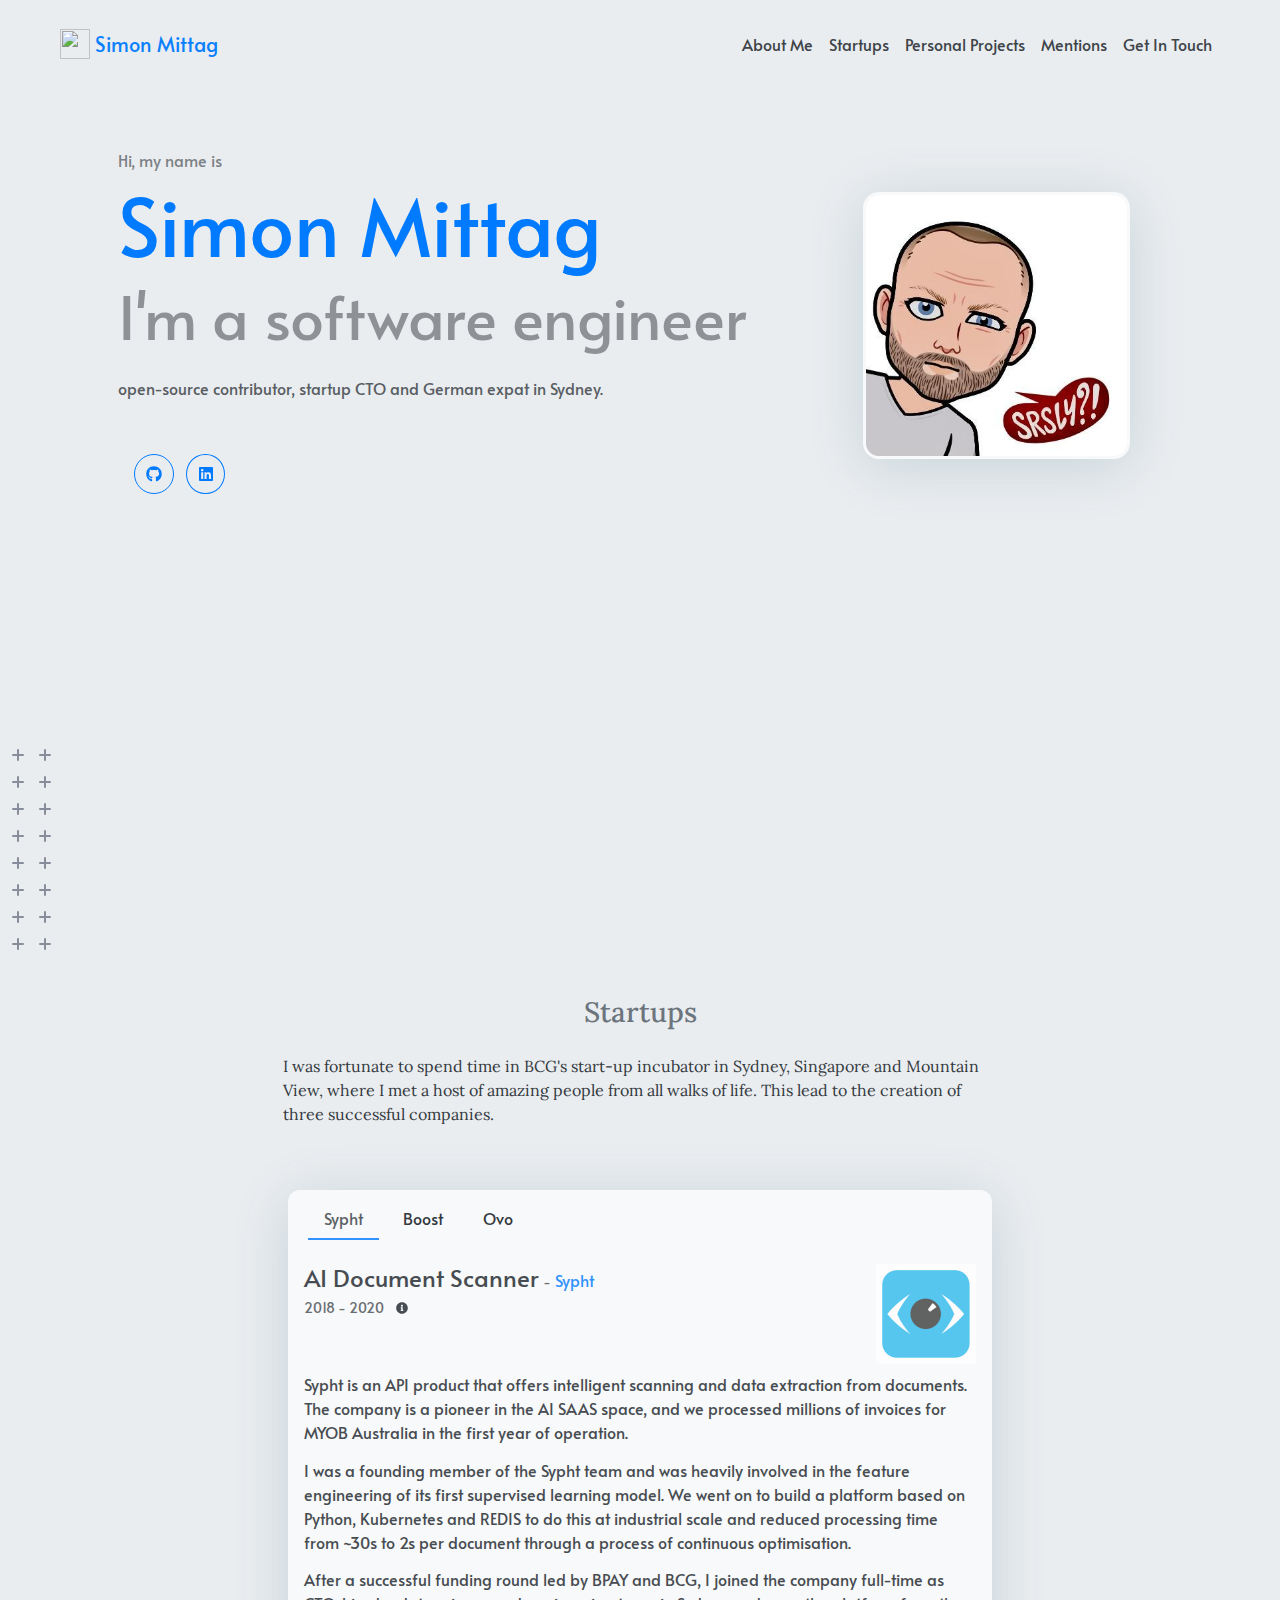
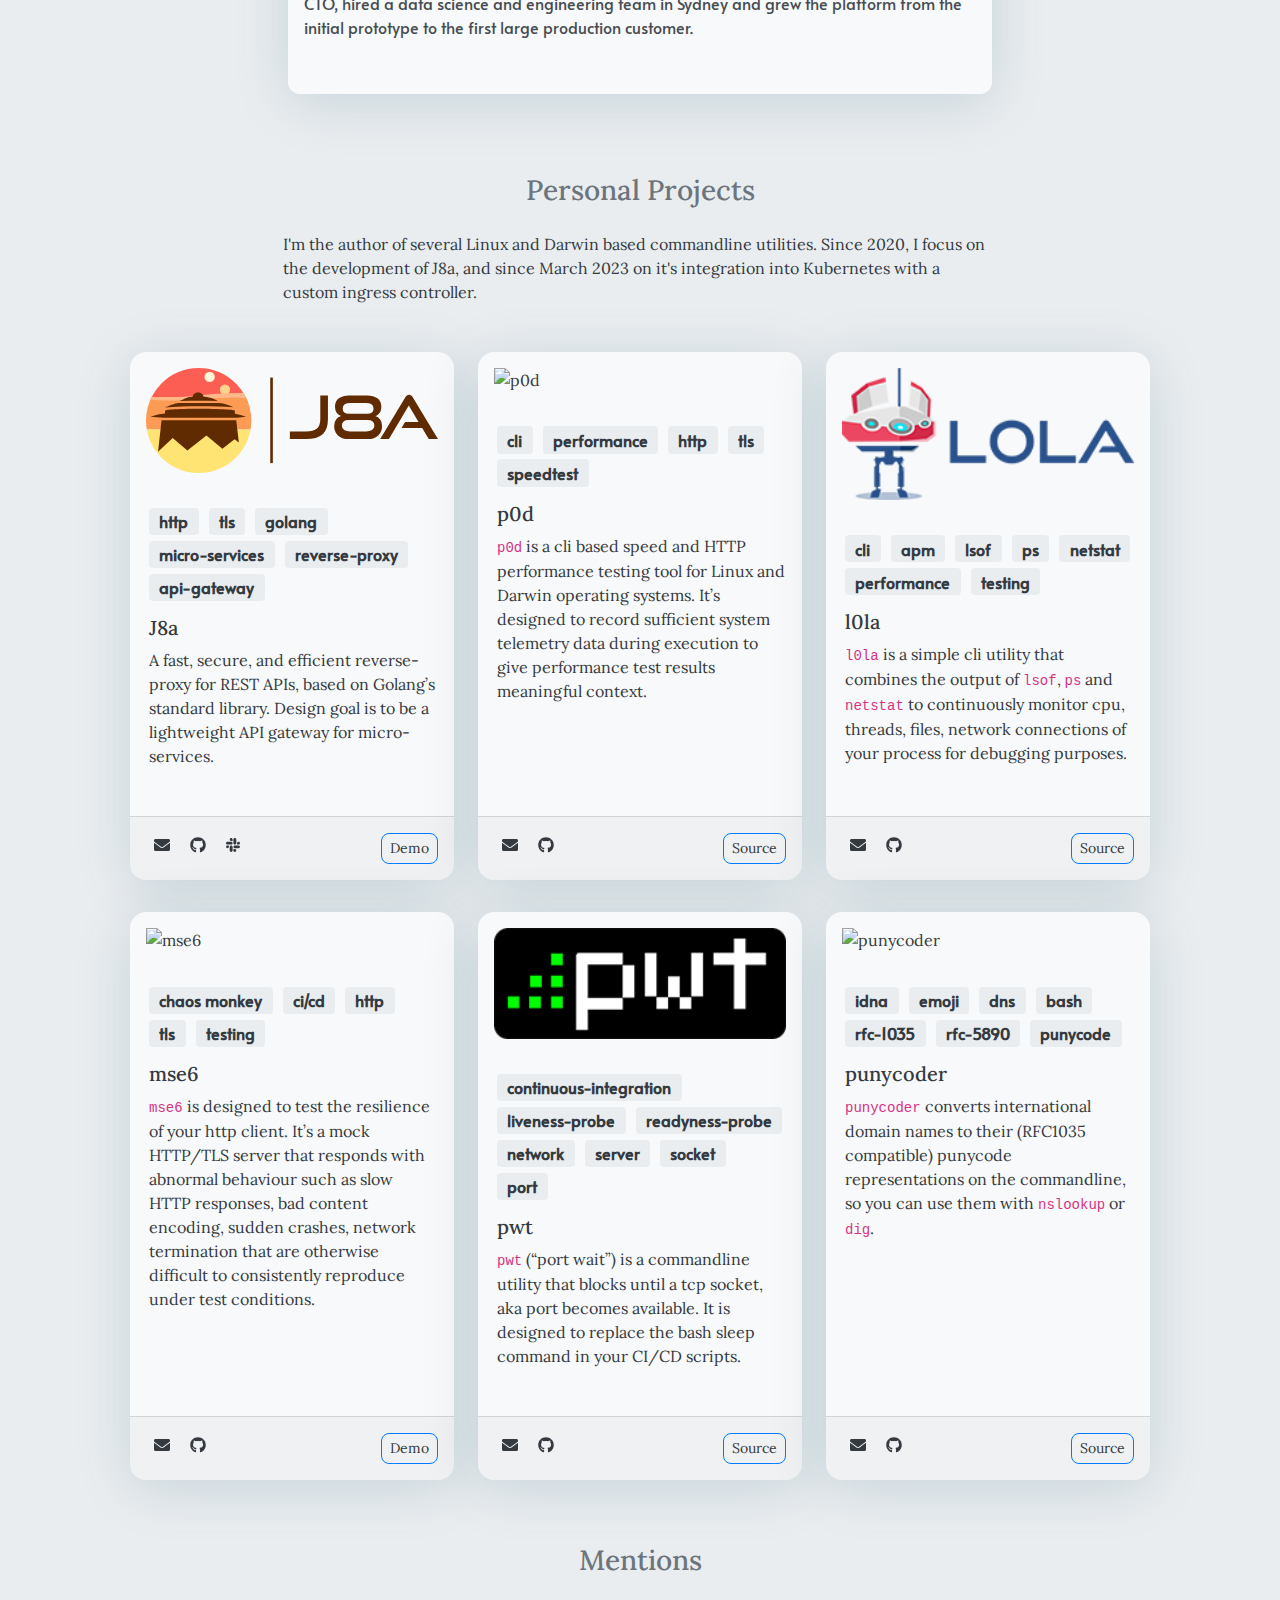
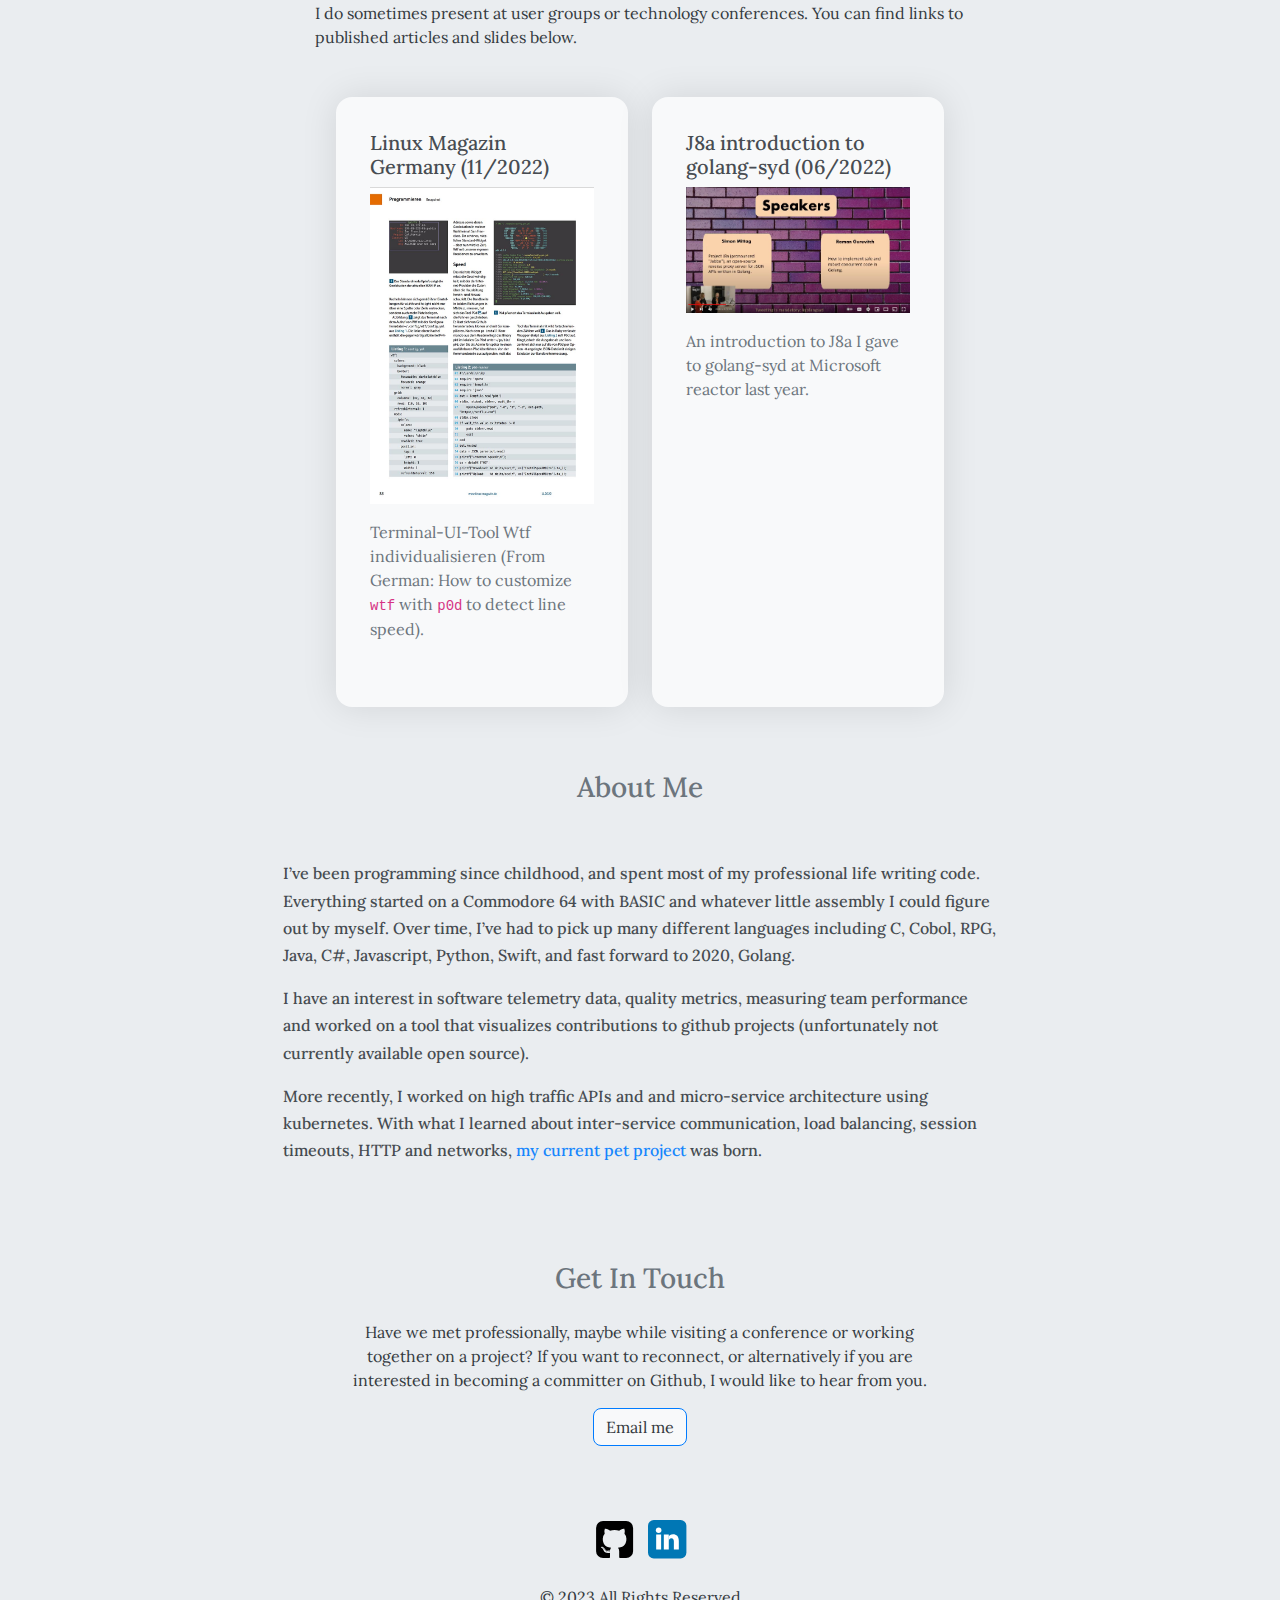
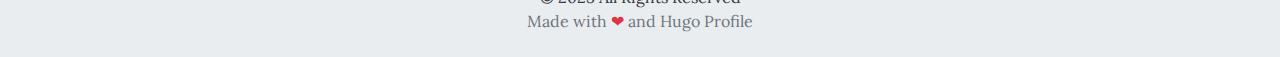
==== index.html @ 04ece31c "Makefile build" ====
<!DOCTYPE html>
<html>

<head>
	<meta name="generator" content="Hugo 0.113.0"><meta charset="UTF-8">
<meta name="viewport" content="width=device-width, initial-scale=1.0">
<meta http-equiv="X-UA-Compatible" content="ie=edge">
<meta http-equiv="Accept-CH" content="DPR, Viewport-Width, Width">
<meta name="apple-mobile-web-app-capable" content="yes" />
<meta name="apple-mobile-web-app-status-bar-style" content="black" />
<link rel="icon" href=/images/favicon.png type="image/gif">
<link rel="apple-touch-icon" sizes="256x256" href="/images/favicon-256.png">
<link rel="apple-touch-icon" sizes="192x192" href="/images/favicon-192.png">
<link rel="apple-touch-icon" sizes="180x180" href="/images/favicon-180.png">
<link rel="apple-touch-icon" sizes="128x128" href="/images/favicon-128.png">
<link rel="apple-touch-icon" sizes="57x57" href="/images/favicon-57.png">
<link rel="apple-touch-icon" sizes="32x32" href="/images/favicon-32.png">
<link rel="apple-touch-icon" href="/images/favicon.png" />
<link rel="shortcut icon" href="/images/favicon.png" />


<link rel="preconnect" href="https://fonts.googleapis.com">
<link rel="preconnect" href="https://fonts.gstatic.com" crossorigin>
<link rel="preload"
      as="style"
      href="https://fonts.googleapis.com/css2?family=Alata&family=Lora:ital,wght@0,400;0,500;0,600;0,700;1,400;1,500;1,600;1,700&family=Roboto:ital,wght@0,100;0,300;0,400;0,500;0,700;0,900;1,100;1,300;1,400;1,500;1,700;1,900&display=swap"
>
<link rel="stylesheet"
      href="https://fonts.googleapis.com/css2?family=Alata&family=Lora:ital,wght@0,400;0,500;0,600;0,700;1,400;1,500;1,600;1,700&family=Roboto:ital,wght@0,100;0,300;0,400;0,500;0,700;0,900;1,100;1,300;1,400;1,500;1,700;1,900&display=swap"
      media="print" onload="this.media='all'" />
<noscript>
  <link
          href="https://fonts.googleapis.com/css2?family=Alata&family=Lora:ital,wght@0,400;0,500;0,600;0,700;1,400;1,500;1,600;1,700&family=Roboto:ital,wght@0,100;0,300;0,400;0,500;0,700;0,900;1,100;1,300;1,400;1,500;1,700;1,900&display=swap"
          rel="stylesheet">
</noscript>


<link rel="stylesheet" href="/css/font.css" media="all">



<meta property="og:title" content="Simon Mittag" />
<meta property="og:description" content="Simon Mittag" />
<meta property="og:type" content="website" />
<meta property="og:url" content="https://www.simonmittag.com/" /><meta property="og:site_name" content="Simon Mittag" />

<meta name="twitter:card" content="summary"/>
<meta name="twitter:title" content="Simon Mittag"/>
<meta name="twitter:description" content="Simon Mittag"/>


<link rel="stylesheet" href="/bootstrap-5/css/bootstrap.min.css" media="all"><link rel="stylesheet" href="/css/header.css" media="all">
<link rel="stylesheet" href="/css/footer.css" media="all">


<link rel="stylesheet" href="/css/theme.css" media="all">




<style>
    :root {
        --text-color: #343a40;
        --text-secondary-color: #6c757d;
        --background-color: #eaedf0;
        --secondary-background-color: #64ffda1a;
        --primary-color: #007bff;
        --secondary-color: #f8f9fa;

         
        --text-color-dark: #e4e6eb;
        --text-secondary-color-dark: #b0b3b8;
        --background-color-dark: #18191a;
        --secondary-background-color-dark: #212529;
        --primary-color-dark: #ffffff;
        --secondary-color-dark: #212529;
    }
    body {
        font-size: 1rem;
        font-weight: 400;
        line-height: 1.5;
        text-align: left;
    }

    html {
        background-color: var(--background-color) !important;
    }

    body::-webkit-scrollbar {
        width: .5em;
        height: .5em;
        background-color: var(--background-color);
    }
    
    ::-webkit-scrollbar-track {
        box-shadow: inset 0 0 6px var(--background-color);
        border-radius: 1rem;
    }
    
    ::-webkit-scrollbar-thumb {
        border-radius: 1rem;
        background-color: var(--secondary-color);
        outline: 1px solid var(--background-color);
    }

    #search-content::-webkit-scrollbar {
        width: .5em;
        height: .1em;
        background-color: var(--background-color);
    }
</style>

<meta name="description" content=Simon&#32;Mittag>
<link rel="stylesheet" href="/css/index.css" media="all">
<link rel="stylesheet" href="/css/projects.css" media="all">


<script defer src="/fontawesome-5/all-5.15.4.js"></script>

  <title>
Simon Mittag

  </title>
</head>

<body class="light">
  
  
<script>
    let localStorageValue = localStorage.getItem("pref-theme");
    let mediaQuery = window.matchMedia('(prefers-color-scheme: dark)').matches;

    switch (localStorageValue) {
        case "dark":
            document.body.classList.add('dark');
            break;
        case "light":
            document.body.classList.remove('dark');
            break;
        default:
            if (mediaQuery) {
                document.body.classList.add('dark');
            }
            break;
    }
</script>



<header>
    <nav class="pt-3 navbar navbar-expand-lg animate">
        <div class="container-fluid mx-xs-2 mx-sm-5 mx-md-5 mx-lg-5">
            
            <a class="navbar-brand primary-font text-wrap" href="/">
                
                <img src="/images/favicon.png" width="30" height="30"
                    class="d-inline-block align-top">
                Simon Mittag
                
            </a>

            

            
            <button class="navbar-toggler" type="button" data-bs-toggle="collapse" data-bs-target="#navbarContent"
                aria-controls="navbarContent" aria-expanded="false" aria-label="Toggle navigation">
                <svg aria-hidden="true" height="24" viewBox="0 0 16 16" version="1.1" width="24" data-view-component="true">
                    <path fill-rule="evenodd" d="M1 2.75A.75.75 0 011.75 2h12.5a.75.75 0 110 1.5H1.75A.75.75 0 011 2.75zm0 5A.75.75 0 011.75 7h12.5a.75.75 0 110 1.5H1.75A.75.75 0 011 7.75zM1.75 12a.75.75 0 100 1.5h12.5a.75.75 0 100-1.5H1.75z"></path>
                </svg>
            </button>

            
            <div class="collapse navbar-collapse text-wrap primary-font" id="navbarContent">
                <ul class="navbar-nav ms-auto text-center">
                    

                    
                    <li class="nav-item navbar-text">
                        <a class="nav-link" href="/#about" aria-label="about">
                            About Me
                        </a>
                    </li>
                    

                    
                    <li class="nav-item navbar-text">
                        <a class="nav-link" href="/#experience"
                            aria-label="experience">
                            Startups
                        </a>
                    </li>
                    

                    

                    
                    <li class="nav-item navbar-text">
                        <a class="nav-link" href="/#projects"
                            aria-label="projects">
                            Personal Projects
                        </a>
                    </li>
                    

                    
                    <li class="nav-item navbar-text">
                        <a class="nav-link" href="/#achievements"
                            aria-label="achievements">
                            Mentions
                        </a>
                    </li>
                    

                    
                    <li class="nav-item navbar-text">
                        <a class="nav-link" href="/#contact"
                            aria-label="contact">
                            Get In Touch
                        </a>
                    </li>
                    

                    
                    

                    

                </ul>

            </div>
        </div>
    </nav>
</header>
<div id="content">
<section id="hero" class="py-5 align-middle">
    <div class="container px-3 px-sm-5 px-md-5 px-lg-5 pt-lg-3">
        <div class="row">
            <div class="col-sm-12 col-md-12 col-lg-8 content animate" id="primary-font">
                <span class="subtitle">
                    Hi, my name is
                </span>
                <h2>
                    Simon Mittag
                </h2>
                <h3>
                    I&#39;m a software engineer
                </h3>
                <p class="hero-content">
                    open-source contributor, startup CTO and German expat in Sydney.
                </p>
                <div class="row">
                    <div class="col-auto h-100">
                        
                    </div>
                    <div class="col-auto px-0 h-100"><span>
    
    <span class="px-1">
        <a href="https://www.github.com/simonmittag" target="_blank" class="btn social-icon">
            <i class="fab fa-github"></i>
        </a>
    </span>
    
    <span class="px-1">
        <a href="https://www.linkedin.com/in/simon-mittag-17b52020" target="_blank" class="btn social-icon">
            <i class="fab fa-linkedin"></i>
        </a>
    </span>
    

    
</span></div>
                </div>
            </div>
            <div class="col-sm-12 col-md-12 col-lg-4">
                <div class="row justify-content-center">
                    <div class="col-sm-12 col-md-9 pt-5 image animate px-5 px-md-5 px-lg-0 text-center">
                        <img src="/images/simon.jpg"
                            class="img-thumbnail mx-auto"
                            alt=""
                        >
                    </div>
                </div>
            </div>
        </div>
    </div>
    
    <div class="hero-bottom-svg d-md-block d-lg-block d-none">
        <svg xmlns="http://www.w3.org/2000/svg" width="201" height="201" viewBox="0 0 201 201">
            <g id="Group_1168" data-name="Group 1168" transform="translate(-384 -1392)">
                <rect id="Rectangle_2206" data-name="Rectangle 2206" width="12" height="2" rx="1"
                    transform="translate(391 1392) rotate(90)" fill="#282f49" />
                <rect id="Rectangle_2271" data-name="Rectangle 2271" width="12" height="2" rx="1"
                    transform="translate(391 1500) rotate(90)" fill="#282f49" />
                <rect id="Rectangle_2238" data-name="Rectangle 2238" width="12" height="2" rx="1"
                    transform="translate(391 1446) rotate(90)" fill="#282f49" />
                <rect id="Rectangle_2278" data-name="Rectangle 2278" width="12" height="2" rx="1"
                    transform="translate(391 1554) rotate(90)" fill="#282f49" />
                <rect id="Rectangle_2222" data-name="Rectangle 2222" width="12" height="2" rx="1"
                    transform="translate(391 1419) rotate(90)" fill="#282f49" />
                <rect id="Rectangle_2272" data-name="Rectangle 2272" width="12" height="2" rx="1"
                    transform="translate(391 1527) rotate(90)" fill="#282f49" />
                <rect id="Rectangle_2241" data-name="Rectangle 2241" width="12" height="2" rx="1"
                    transform="translate(391 1473) rotate(90)" fill="#282f49" />
                <rect id="Rectangle_2288" data-name="Rectangle 2288" width="12" height="2" rx="1"
                    transform="translate(391 1581) rotate(90)" fill="#282f49" />
                <rect id="Rectangle_2214" data-name="Rectangle 2214" width="12" height="2" rx="1"
                    transform="translate(499 1392) rotate(90)" fill="#282f49" />
                <rect id="Rectangle_2289" data-name="Rectangle 2289" width="12" height="2" rx="1"
                    transform="translate(499 1500) rotate(90)" fill="#282f49" />
                <rect id="Rectangle_2256" data-name="Rectangle 2256" width="12" height="2" rx="1"
                    transform="translate(499 1446) rotate(90)" fill="#282f49" />
                <rect id="Rectangle_2290" data-name="Rectangle 2290" width="12" height="2" rx="1"
                    transform="translate(499 1554) rotate(90)" fill="#282f49" />
                <rect id="Rectangle_2231" data-name="Rectangle 2231" width="12" height="2" rx="1"
                    transform="translate(499 1419) rotate(90)" fill="#282f49" />
                <rect id="Rectangle_2291" data-name="Rectangle 2291" width="12" height="2" rx="1"
                    transform="translate(499 1527) rotate(90)" fill="#282f49" />
                <rect id="Rectangle_2257" data-name="Rectangle 2257" width="12" height="2" rx="1"
                    transform="translate(499 1473) rotate(90)" fill="#282f49" />
                <rect id="Rectangle_2292" data-name="Rectangle 2292" width="12" height="2" rx="1"
                    transform="translate(499 1581) rotate(90)" fill="#282f49" />
                <rect id="Rectangle_2210" data-name="Rectangle 2210" width="12" height="2" rx="1"
                    transform="translate(445 1392) rotate(90)" fill="#282f49" />
                <rect id="Rectangle_2279" data-name="Rectangle 2279" width="12" height="2" rx="1"
                    transform="translate(445 1500) rotate(90)" fill="#282f49" />
                <rect id="Rectangle_2248" data-name="Rectangle 2248" width="12" height="2" rx="1"
                    transform="translate(445 1446) rotate(90)" fill="#282f49" />
                <rect id="Rectangle_2280" data-name="Rectangle 2280" width="12" height="2" rx="1"
                    transform="translate(445 1554) rotate(90)" fill="#282f49" />
                <rect id="Rectangle_2226" data-name="Rectangle 2226" width="12" height="2" rx="1"
                    transform="translate(445 1419) rotate(90)" fill="#282f49" />
                <rect id="Rectangle_2281" data-name="Rectangle 2281" width="12" height="2" rx="1"
                    transform="translate(445 1527) rotate(90)" fill="#282f49" />
                <rect id="Rectangle_2249" data-name="Rectangle 2249" width="12" height="2" rx="1"
                    transform="translate(445 1473) rotate(90)" fill="#282f49" />
                <rect id="Rectangle_2293" data-name="Rectangle 2293" width="12" height="2" rx="1"
                    transform="translate(445 1581) rotate(90)" fill="#282f49" />
                <rect id="Rectangle_2219" data-name="Rectangle 2219" width="12" height="2" rx="1"
                    transform="translate(553 1392) rotate(90)" fill="#282f49" />
                <rect id="Rectangle_2310" data-name="Rectangle 2310" width="12" height="2" rx="1"
                    transform="translate(553 1500) rotate(90)" fill="#282f49" />
                <rect id="Rectangle_2262" data-name="Rectangle 2262" width="12" height="2" rx="1"
                    transform="translate(553 1446) rotate(90)" fill="#282f49" />
                <rect id="Rectangle_2311" data-name="Rectangle 2311" width="12" height="2" rx="1"
                    transform="translate(553 1554) rotate(90)" fill="#282f49" />
                <rect id="Rectangle_2232" data-name="Rectangle 2232" width="12" height="2" rx="1"
                    transform="translate(553 1419) rotate(90)" fill="#282f49" />
                <rect id="Rectangle_2312" data-name="Rectangle 2312" width="12" height="2" rx="1"
                    transform="translate(553 1527) rotate(90)" fill="#282f49" />
                <rect id="Rectangle_2263" data-name="Rectangle 2263" width="12" height="2" rx="1"
                    transform="translate(553 1473) rotate(90)" fill="#282f49" />
                <rect id="Rectangle_2313" data-name="Rectangle 2313" width="12" height="2" rx="1"
                    transform="translate(553 1581) rotate(90)" fill="#282f49" />
                <rect id="Rectangle_2209" data-name="Rectangle 2209" width="12" height="2" rx="1"
                    transform="translate(418 1392) rotate(90)" fill="#282f49" />
                <rect id="Rectangle_2273" data-name="Rectangle 2273" width="12" height="2" rx="1"
                    transform="translate(418 1500) rotate(90)" fill="#282f49" />
                <rect id="Rectangle_2242" data-name="Rectangle 2242" width="12" height="2" rx="1"
                    transform="translate(418 1446) rotate(90)" fill="#282f49" />
                <rect id="Rectangle_2282" data-name="Rectangle 2282" width="12" height="2" rx="1"
                    transform="translate(418 1554) rotate(90)" fill="#282f49" />
                <rect id="Rectangle_2223" data-name="Rectangle 2223" width="12" height="2" rx="1"
                    transform="translate(418 1419) rotate(90)" fill="#282f49" />
                <rect id="Rectangle_2274" data-name="Rectangle 2274" width="12" height="2" rx="1"
                    transform="translate(418 1527) rotate(90)" fill="#282f49" />
                <rect id="Rectangle_2243" data-name="Rectangle 2243" width="12" height="2" rx="1"
                    transform="translate(418 1473) rotate(90)" fill="#282f49" />
                <rect id="Rectangle_2294" data-name="Rectangle 2294" width="12" height="2" rx="1"
                    transform="translate(418 1581) rotate(90)" fill="#282f49" />
                <rect id="Rectangle_2217" data-name="Rectangle 2217" width="12" height="2" rx="1"
                    transform="translate(526 1392) rotate(90)" fill="#282f49" />
                <rect id="Rectangle_2314" data-name="Rectangle 2314" width="12" height="2" rx="1"
                    transform="translate(526 1500) rotate(90)" fill="#282f49" />
                <rect id="Rectangle_2258" data-name="Rectangle 2258" width="12" height="2" rx="1"
                    transform="translate(526 1446) rotate(90)" fill="#282f49" />
                <rect id="Rectangle_2315" data-name="Rectangle 2315" width="12" height="2" rx="1"
                    transform="translate(526 1554) rotate(90)" fill="#282f49" />
                <rect id="Rectangle_2233" data-name="Rectangle 2233" width="12" height="2" rx="1"
                    transform="translate(526 1419) rotate(90)" fill="#282f49" />
                <rect id="Rectangle_2316" data-name="Rectangle 2316" width="12" height="2" rx="1"
                    transform="translate(526 1527) rotate(90)" fill="#282f49" />
                <rect id="Rectangle_2259" data-name="Rectangle 2259" width="12" height="2" rx="1"
                    transform="translate(526 1473) rotate(90)" fill="#282f49" />
                <rect id="Rectangle_2317" data-name="Rectangle 2317" width="12" height="2" rx="1"
                    transform="translate(526 1581) rotate(90)" fill="#282f49" />
                <rect id="Rectangle_2211" data-name="Rectangle 2211" width="12" height="2" rx="1"
                    transform="translate(472 1392) rotate(90)" fill="#282f49" />
                <rect id="Rectangle_2295" data-name="Rectangle 2295" width="12" height="2" rx="1"
                    transform="translate(472 1500) rotate(90)" fill="#282f49" />
                <rect id="Rectangle_2250" data-name="Rectangle 2250" width="12" height="2" rx="1"
                    transform="translate(472 1446) rotate(90)" fill="#282f49" />
                <rect id="Rectangle_2296" data-name="Rectangle 2296" width="12" height="2" rx="1"
                    transform="translate(472 1554) rotate(90)" fill="#282f49" />
                <rect id="Rectangle_2227" data-name="Rectangle 2227" width="12" height="2" rx="1"
                    transform="translate(472 1419) rotate(90)" fill="#282f49" />
                <rect id="Rectangle_2297" data-name="Rectangle 2297" width="12" height="2" rx="1"
                    transform="translate(472 1527) rotate(90)" fill="#282f49" />
                <rect id="Rectangle_2251" data-name="Rectangle 2251" width="12" height="2" rx="1"
                    transform="translate(472 1473) rotate(90)" fill="#282f49" />
                <rect id="Rectangle_2298" data-name="Rectangle 2298" width="12" height="2" rx="1"
                    transform="translate(472 1581) rotate(90)" fill="#282f49" />
                <rect id="Rectangle_2221" data-name="Rectangle 2221" width="12" height="2" rx="1"
                    transform="translate(580 1392) rotate(90)" fill="#282f49" />
                <rect id="Rectangle_2318" data-name="Rectangle 2318" width="12" height="2" rx="1"
                    transform="translate(580 1500) rotate(90)" fill="#282f49" />
                <rect id="Rectangle_2264" data-name="Rectangle 2264" width="12" height="2" rx="1"
                    transform="translate(580 1446) rotate(90)" fill="#282f49" />
                <rect id="Rectangle_2319" data-name="Rectangle 2319" width="12" height="2" rx="1"
                    transform="translate(580 1554) rotate(90)" fill="#282f49" />
                <rect id="Rectangle_2236" data-name="Rectangle 2236" width="12" height="2" rx="1"
                    transform="translate(580 1419) rotate(90)" fill="#282f49" />
                <rect id="Rectangle_2320" data-name="Rectangle 2320" width="12" height="2" rx="1"
                    transform="translate(580 1527) rotate(90)" fill="#282f49" />
                <rect id="Rectangle_2265" data-name="Rectangle 2265" width="12" height="2" rx="1"
                    transform="translate(580 1473) rotate(90)" fill="#282f49" />
                <rect id="Rectangle_2321" data-name="Rectangle 2321" width="12" height="2" rx="1"
                    transform="translate(580 1581) rotate(90)" fill="#282f49" />
                <rect id="Rectangle_2207" data-name="Rectangle 2207" width="12" height="2" rx="1"
                    transform="translate(396 1399) rotate(-180)" fill="#282f49" />
                <rect id="Rectangle_2270" data-name="Rectangle 2270" width="12" height="2" rx="1"
                    transform="translate(396 1507) rotate(-180)" fill="#282f49" />
                <rect id="Rectangle_2239" data-name="Rectangle 2239" width="12" height="2" rx="1"
                    transform="translate(396 1453) rotate(-180)" fill="#282f49" />
                <rect id="Rectangle_2283" data-name="Rectangle 2283" width="12" height="2" rx="1"
                    transform="translate(396 1561) rotate(-180)" fill="#282f49" />
                <rect id="Rectangle_2224" data-name="Rectangle 2224" width="12" height="2" rx="1"
                    transform="translate(396 1426) rotate(-180)" fill="#282f49" />
                <rect id="Rectangle_2275" data-name="Rectangle 2275" width="12" height="2" rx="1"
                    transform="translate(396 1534) rotate(-180)" fill="#282f49" />
                <rect id="Rectangle_2244" data-name="Rectangle 2244" width="12" height="2" rx="1"
                    transform="translate(396 1480) rotate(-180)" fill="#282f49" />
                <rect id="Rectangle_2299" data-name="Rectangle 2299" width="12" height="2" rx="1"
                    transform="translate(396 1588) rotate(-180)" fill="#282f49" />
                <rect id="Rectangle_2215" data-name="Rectangle 2215" width="12" height="2" rx="1"
                    transform="translate(504 1399) rotate(-180)" fill="#282f49" />
                <rect id="Rectangle_2300" data-name="Rectangle 2300" width="12" height="2" rx="1"
                    transform="translate(504 1507) rotate(-180)" fill="#282f49" />
                <rect id="Rectangle_2252" data-name="Rectangle 2252" width="12" height="2" rx="1"
                    transform="translate(504 1453) rotate(-180)" fill="#282f49" />
                <rect id="Rectangle_2301" data-name="Rectangle 2301" width="12" height="2" rx="1"
                    transform="translate(504 1561) rotate(-180)" fill="#282f49" />
                <rect id="Rectangle_2228" data-name="Rectangle 2228" width="12" height="2" rx="1"
                    transform="translate(504 1426) rotate(-180)" fill="#282f49" />
                <rect id="Rectangle_2302" data-name="Rectangle 2302" width="12" height="2" rx="1"
                    transform="translate(504 1534) rotate(-180)" fill="#282f49" />
                <rect id="Rectangle_2253" data-name="Rectangle 2253" width="12" height="2" rx="1"
                    transform="translate(504 1480) rotate(-180)" fill="#282f49" />
                <rect id="Rectangle_2303" data-name="Rectangle 2303" width="12" height="2" rx="1"
                    transform="translate(504 1588) rotate(-180)" fill="#282f49" />
                <rect id="Rectangle_2212" data-name="Rectangle 2212" width="12" height="2" rx="1"
                    transform="translate(450 1399) rotate(-180)" fill="#282f49" />
                <rect id="Rectangle_2284" data-name="Rectangle 2284" width="12" height="2" rx="1"
                    transform="translate(450 1507) rotate(-180)" fill="#282f49" />
                <rect id="Rectangle_2245" data-name="Rectangle 2245" width="12" height="2" rx="1"
                    transform="translate(450 1453) rotate(-180)" fill="#282f49" />
                <rect id="Rectangle_2285" data-name="Rectangle 2285" width="12" height="2" rx="1"
                    transform="translate(450 1561) rotate(-180)" fill="#282f49" />
                <rect id="Rectangle_2229" data-name="Rectangle 2229" width="12" height="2" rx="1"
                    transform="translate(450 1426) rotate(-180)" fill="#282f49" />
                <rect id="Rectangle_2286" data-name="Rectangle 2286" width="12" height="2" rx="1"
                    transform="translate(450 1534) rotate(-180)" fill="#282f49" />
                <rect id="Rectangle_2246" data-name="Rectangle 2246" width="12" height="2" rx="1"
                    transform="translate(450 1480) rotate(-180)" fill="#282f49" />
                <rect id="Rectangle_2304" data-name="Rectangle 2304" width="12" height="2" rx="1"
                    transform="translate(450 1588) rotate(-180)" fill="#282f49" />
                <rect id="Rectangle_2218" data-name="Rectangle 2218" width="12" height="2" rx="1"
                    transform="translate(558 1399) rotate(-180)" fill="#282f49" />
                <rect id="Rectangle_2322" data-name="Rectangle 2322" width="12" height="2" rx="1"
                    transform="translate(558 1507) rotate(-180)" fill="#282f49" />
                <rect id="Rectangle_2266" data-name="Rectangle 2266" width="12" height="2" rx="1"
                    transform="translate(558 1453) rotate(-180)" fill="#282f49" />
                <rect id="Rectangle_2323" data-name="Rectangle 2323" width="12" height="2" rx="1"
                    transform="translate(558 1561) rotate(-180)" fill="#282f49" />
                <rect id="Rectangle_2234" data-name="Rectangle 2234" width="12" height="2" rx="1"
                    transform="translate(558 1426) rotate(-180)" fill="#282f49" />
                <rect id="Rectangle_2324" data-name="Rectangle 2324" width="12" height="2" rx="1"
                    transform="translate(558 1534) rotate(-180)" fill="#282f49" />
                <rect id="Rectangle_2267" data-name="Rectangle 2267" width="12" height="2" rx="1"
                    transform="translate(558 1480) rotate(-180)" fill="#282f49" />
                <rect id="Rectangle_2325" data-name="Rectangle 2325" width="12" height="2" rx="1"
                    transform="translate(558 1588) rotate(-180)" fill="#282f49" />
                <rect id="Rectangle_2208" data-name="Rectangle 2208" width="12" height="2" rx="1"
                    transform="translate(423 1399) rotate(-180)" fill="#282f49" />
                <rect id="Rectangle_2276" data-name="Rectangle 2276" width="12" height="2" rx="1"
                    transform="translate(423 1507) rotate(-180)" fill="#282f49" />
                <rect id="Rectangle_2240" data-name="Rectangle 2240" width="12" height="2" rx="1"
                    transform="translate(423 1453) rotate(-180)" fill="#282f49" />
                <rect id="Rectangle_2287" data-name="Rectangle 2287" width="12" height="2" rx="1"
                    transform="translate(423 1561) rotate(-180)" fill="#282f49" />
                <rect id="Rectangle_2225" data-name="Rectangle 2225" width="12" height="2" rx="1"
                    transform="translate(423 1426) rotate(-180)" fill="#282f49" />
                <rect id="Rectangle_2277" data-name="Rectangle 2277" width="12" height="2" rx="1"
                    transform="translate(423 1534) rotate(-180)" fill="#282f49" />
                <rect id="Rectangle_2247" data-name="Rectangle 2247" width="12" height="2" rx="1"
                    transform="translate(423 1480) rotate(-180)" fill="#282f49" />
                <rect id="Rectangle_2305" data-name="Rectangle 2305" width="12" height="2" rx="1"
                    transform="translate(423 1588) rotate(-180)" fill="#282f49" />
                <rect id="Rectangle_2216" data-name="Rectangle 2216" width="12" height="2" rx="1"
                    transform="translate(531 1399) rotate(-180)" fill="#282f49" />
                <rect id="Rectangle_2326" data-name="Rectangle 2326" width="12" height="2" rx="1"
                    transform="translate(531 1507) rotate(-180)" fill="#282f49" />
                <rect id="Rectangle_2260" data-name="Rectangle 2260" width="12" height="2" rx="1"
                    transform="translate(531 1453) rotate(-180)" fill="#282f49" />
                <rect id="Rectangle_2327" data-name="Rectangle 2327" width="12" height="2" rx="1"
                    transform="translate(531 1561) rotate(-180)" fill="#282f49" />
                <rect id="Rectangle_2235" data-name="Rectangle 2235" width="12" height="2" rx="1"
                    transform="translate(531 1426) rotate(-180)" fill="#282f49" />
                <rect id="Rectangle_2328" data-name="Rectangle 2328" width="12" height="2" rx="1"
                    transform="translate(531 1534) rotate(-180)" fill="#282f49" />
                <rect id="Rectangle_2261" data-name="Rectangle 2261" width="12" height="2" rx="1"
                    transform="translate(531 1480) rotate(-180)" fill="#282f49" />
                <rect id="Rectangle_2329" data-name="Rectangle 2329" width="12" height="2" rx="1"
                    transform="translate(531 1588) rotate(-180)" fill="#282f49" />
                <rect id="Rectangle_2213" data-name="Rectangle 2213" width="12" height="2" rx="1"
                    transform="translate(477 1399) rotate(-180)" fill="#282f49" />
                <rect id="Rectangle_2306" data-name="Rectangle 2306" width="12" height="2" rx="1"
                    transform="translate(477 1507) rotate(-180)" fill="#282f49" />
                <rect id="Rectangle_2254" data-name="Rectangle 2254" width="12" height="2" rx="1"
                    transform="translate(477 1453) rotate(-180)" fill="#282f49" />
                <rect id="Rectangle_2307" data-name="Rectangle 2307" width="12" height="2" rx="1"
                    transform="translate(477 1561) rotate(-180)" fill="#282f49" />
                <rect id="Rectangle_2230" data-name="Rectangle 2230" width="12" height="2" rx="1"
                    transform="translate(477 1426) rotate(-180)" fill="#282f49" />
                <rect id="Rectangle_2308" data-name="Rectangle 2308" width="12" height="2" rx="1"
                    transform="translate(477 1534) rotate(-180)" fill="#282f49" />
                <rect id="Rectangle_2255" data-name="Rectangle 2255" width="12" height="2" rx="1"
                    transform="translate(477 1480) rotate(-180)" fill="#282f49" />
                <rect id="Rectangle_2309" data-name="Rectangle 2309" width="12" height="2" rx="1"
                    transform="translate(477 1588) rotate(-180)" fill="#282f49" />
                <rect id="Rectangle_2220" data-name="Rectangle 2220" width="12" height="2" rx="1"
                    transform="translate(585 1399) rotate(-180)" fill="#282f49" />
                <rect id="Rectangle_2330" data-name="Rectangle 2330" width="12" height="2" rx="1"
                    transform="translate(585 1507) rotate(-180)" fill="#282f49" />
                <rect id="Rectangle_2268" data-name="Rectangle 2268" width="12" height="2" rx="1"
                    transform="translate(585 1453) rotate(-180)" fill="#282f49" />
                <rect id="Rectangle_2331" data-name="Rectangle 2331" width="12" height="2" rx="1"
                    transform="translate(585 1561) rotate(-180)" fill="#282f49" />
                <rect id="Rectangle_2237" data-name="Rectangle 2237" width="12" height="2" rx="1"
                    transform="translate(585 1426) rotate(-180)" fill="#282f49" />
                <rect id="Rectangle_2332" data-name="Rectangle 2332" width="12" height="2" rx="1"
                    transform="translate(585 1534) rotate(-180)" fill="#282f49" />
                <rect id="Rectangle_2269" data-name="Rectangle 2269" width="12" height="2" rx="1"
                    transform="translate(585 1480) rotate(-180)" fill="#282f49" />
                <rect id="Rectangle_2333" data-name="Rectangle 2333" width="12" height="2" rx="1"
                    transform="translate(585 1588) rotate(-180)" fill="#282f49" />
            </g>
        </svg>
    </div>
    
</section>

<section id="experience" class="py-3">
  <div class="container">
    <h3 class="text-center">Startups</h3>

    <div class="bg-transparent row justify-content-center px-3 py-3">
      <div class="col-sm-12 col-md-12 col-lg-8 content">
        I was fortunate to spend time in BCG&#39;s start-up incubator in Sydney, Singapore and Mountain View, where I met a 
host of amazing people from all walks of life. This lead to the creation of three successful companies.

      </div>
    </div>

    <div class="row justify-content-center">
      <div class="col-sm-12 col-md-8 col-lg-8 py-5">
        <div class="experience-container px-3 pt-2 experience-padding" style="margin-left:1rem;margin-right:1rem;">
          <ul class="nav nav-pills mb-3 bg-transparent primary-font" id="pills-tab" role="tablist">
            
            
            <li class="nav-item px-1 bg-transparent" role="presentation">
              <div
                class="nav-link active bg-transparent"
                aria-selected="true"
                role="tab"
                data-bs-toggle="pill"
                id='Sypht-2018---2020-tab'
                data-bs-target='#pills-Sypht-2018---2020'
                aria-controls='Sypht-2018---2020'
              >
                Sypht
              </div>
            </li>
            
            
            
            <li class="nav-item px-1 bg-transparent" role="presentation">
              <div
                class="nav-link bg-transparent"
                aria-selected="true"
                role="tab"
                data-bs-toggle="pill"
                id='Boost-2016---2017-tab'
                data-bs-target='#pills-Boost-2016---2017'
                aria-controls='Boost-2016---2017'
              >
                Boost
              </div>
            </li>
            
            
            
            <li class="nav-item px-1 bg-transparent" role="presentation">
              <div
                class="nav-link bg-transparent"
                aria-selected="true"
                role="tab"
                data-bs-toggle="pill"
                id='Ovo-2015---2016-tab'
                data-bs-target='#pills-Ovo-2015---2016'
                aria-controls='Ovo-2015---2016'
              >
                Ovo
              </div>
            </li>
            
            
          </ul>
          <div class="tab-content pb-5 pt-2 bg-transparent primary-font" id="pills-tabContent">
            
            
            <div
              class="tab-pane fade show active bg-transparent"
              role="tabpanel"
              id='pills-Sypht-2018---2020'
              aria-labelledby='pills-Sypht-2018---2020-tab'
            >
              <div class="row">
                <div class="col-10">
                  <span class="h4">AI Document Scanner</span>
                  <small>-</small>
                  <a href="https://www.sypht.com/" target="_blank">Sypht</a>
                  <div class="pb-1">
                    <small>2018 - 2020</small>
                    
                    <span class="p-2">
                                        <span
                                          style="cursor: pointer;"
                                          data-bs-toggle="tooltip"
                                          data-bs-placement="top"
                                          data-bs-original-title=Working&#32;as&#32;a&#32;AI&#32;Document&#32;Scanner&#32;at&#32;Sypht
                                        >
                                            <i class="fas fa-info-circle fa-xs"></i>
                                        </span>
                    </span>
                  </div>
                  
                  
                </div>
                <div class="col-2">
                  <a class="experience-link" href=https://www.sypht.com/><img src="/images/sypht-logo.jpeg" alt="Sypht"
                                                                         class="experience-logo" /></a>
                </div>
              </div>

              <p>Sypht is an API product that offers intelligent scanning and data extraction from documents. The company is
a pioneer in the AI SAAS space, and we processed millions of invoices for MYOB Australia in the first year of operation.</p>
<p>I was a founding member of the Sypht team and was heavily involved in the feature engineering of its first
supervised learning model. We went on to build a platform based on Python, Kubernetes and REDIS to do this at
industrial scale and reduced processing time from ~30s to 2s per document through a process of continuous
optimisation.</p>
<p>After a successful funding round led by BPAY and BCG, I joined the company full-time as CTO, hired a data science and
engineering team in Sydney and grew the platform from the initial prototype to the first large production customer.</p>

            </div>

            
            
            

            <div
              class="tab-pane fade bg-transparent"
              role="tabpanel"
              id='pills-Boost-2016---2017'
              aria-labelledby='pills-Boost-2016---2017-tab'
            >
              <div class="row">
                <div class="col-10">

                  <span class="h4">Digital Wallet App (Android&amp;iOS)</span>
                  <small>-</small>
                  <a href="https://www.myboost.com.my/" target="_blank">Boost</a>

                  <div class="pb-1">
                    <small>2016 - 2017</small>
                    
                    <span class="p-2">
                                        <span
                                          style="cursor: pointer;"
                                          data-bs-toggle="tooltip"
                                          data-bs-placement="top"
                                          data-bs-original-title=Worked&#32;as&#32;a&#32;Digital&#32;Wallet&#32;App&#32;(Android&amp;iOS)&#32;at&#32;Boost
                                        > 
                                            <i class="fas fa-info-circle fa-xs"></i>
                                        </span>
                    </span>
                    
                  </div>

                  
                  <div class="py-2 featuredLink">
                    <a class="p-2 px-4 btn btn-outline-primary btn-sm" href=https://www.myboost.com.my
                    target="_blank">
                    Download the app
                    </a>
                  </div>
                  
                </div>
                <div class="col-2">
                  <a class="experience-link" href=https://www.myboost.com.my/><img src="/images/boost-logo.jpeg" alt="Boost"
                                                                         class="experience-logo" /></a>
                </div>
              </div>

              <div class="pt-2">
                <p>Boost was launched as a digital wallet in 2017 by BCG and Axiata Digital. The app was designed as a Telco
grade service from the start and built to support millions of users. You don&rsquo;t often get to see this on a
start-up and our AWS bill was one to match.</p>
<p>I was a founding member of the Boost team, working on it&rsquo;s core payments service based on MongoDB that supports
up to 10,000 tps, and also spend time on it&rsquo;s API security layer. My proudest moment was to hit the submit button on the
initial Android app release to Google Play store in December 2016.</p>
<p>Since its release, Boost has become a visible presence in Malaysia. The business now employs 600 people and has
significantly contributed to financial inclusion in Malaysia, empowering individuals who previously had limited
access to banking services.</p>

              </div>
            </div>
            
            
            

            <div
              class="tab-pane fade bg-transparent"
              role="tabpanel"
              id='pills-Ovo-2015---2016'
              aria-labelledby='pills-Ovo-2015---2016-tab'
            >
              <div class="row">
                <div class="col-10">

                  <span class="h4">Loyalty App (Android&amp;iOS)</span>
                  <small>-</small>
                  <a href="https://www.ovo.id/" target="_blank">Ovo</a>

                  <div class="pb-1">
                    <small>2015 - 2016</small>
                    
                    <span class="p-2">
                                        <span
                                          style="cursor: pointer;"
                                          data-bs-toggle="tooltip"
                                          data-bs-placement="top"
                                          data-bs-original-title=Worked&#32;as&#32;a&#32;Loyalty&#32;App&#32;(Android&amp;iOS)&#32;at&#32;Ovo
                                        > 
                                            <i class="fas fa-info-circle fa-xs"></i>
                                        </span>
                    </span>
                    
                  </div>

                  
                  <div class="py-2 featuredLink">
                    <a class="p-2 px-4 btn btn-outline-primary btn-sm" href=https://www.ovo.id
                    target="_blank">
                    Download the app
                    </a>
                  </div>
                  
                </div>
                <div class="col-2">
                  <a class="experience-link" href=https://www.ovo.id/><img src="/images/ovo-logo.jpeg" alt="Ovo"
                                                                         class="experience-logo" /></a>
                </div>
              </div>

              <div class="pt-2">
                <p>Co-founded between the Lippo Group and BCG, Ovo started it&rsquo;s life as a loyalty app, It now provides mobile
payments and has enjoyed incredible success, becoming a super-app and dominant player Indonesia&rsquo;s digital
payments landscape. In October 2019 it became Indonesia&rsquo;s fifth unicorn.</p>
<p>I was part of the founding BCG team that started Ovo in 2015, then a mere idea scribbled on a napkin
by <a href="https://www.linkedin.com/in/mike-schwartz-6477b2/">Mike Schwartz</a> and <a href="https://www.linkedin.com/in/john-riady-630888/">John Riady</a>.
We worked out of it&rsquo;s (heavily under construction) Jakarta headquarters and I do remember the building
literally being on fire one day.</p>
<p>I went on spending 9 months in Jakarta, integrating the app with Lippo&rsquo;s
existing core banking system (Bank Nobu), working on the initial API for the Android team, and one day
demoing everything to an actual billionaire.</p>

              </div>
            </div>
            
            
          </div>
        </div>
      </div>
    </div>
  </div>
</section>


<section id="projects" class="py-3">
  <div class="container">
    <h3 class="text-center">Personal Projects</h3>

    <div class="bg-transparent row justify-content-center px-3 py-3">
      <div class="col-sm-12 col-md-12 col-lg-8 content">
        I&#39;m the author of several Linux and Darwin based commandline utilities. Since 2020, I focus on the development 
of J8a, and since March 2023 on it&#39;s integration into Kubernetes with a custom ingress controller.

      </div>
    </div>
    
    <div class="row justify-content-center px-3 px-md-5">
      
      <div class="col-lg-4 col-md-6 my-3">
        <div class="card my-3 h-100" title="J8a">
          <div class="card-head">
            <a href="https://www.j8a.io" alt="J8a" class="col-lg-4 col-md-6 my-3">
              <img class="card-img-top" src="/images/j8alogo.svg" alt="J8a">
            </a>
          </div>
          <div class="card-body bg-transparent p-3">
            <div class="pb-2 bg-transparent">
              
              <span class="badge badge-secondary">http</span>
              
              <span class="badge badge-secondary">tls</span>
              
              <span class="badge badge-secondary">golang</span>
              
              <span class="badge badge-secondary">micro-services</span>
              
              <span class="badge badge-secondary">reverse-proxy</span>
              
              <span class="badge badge-secondary">api-gateway</span>
              
            </div>
            <h5 class="card-title bg-transparent mt-1">J8a</h5>
            <div class="card-text bg-transparent secondary-font">
              A fast, secure, and efficient reverse-proxy for REST APIs, based on Golang&rsquo;s standard library.
Design goal is to be a lightweight API gateway for micro-services.
            </div>
          </div>
          
          <div class="card-footer py-3">
            
            <span class="m-1 mx-2">
                            <a href="mailto:?subject=J8a&amp;body=Check%20it%20out:%20https%3a%2f%2fj8a.io" target="_blank">
                                <i class="fa fa-envelope"></i>
                            </a>
                        </span>
            
            <span class="m-1 mx-2">
                            <a href="https://github.com/simonmittag/j8a" target="_blank">
                                <i class="fab fa-github"></i>
                            </a>
                        </span>
            
            <span class="m-1 mx-2">
                            <a href="https://join.slack.com/t/j8a/shared_invite/zt-1wpwp0k7k-rpicDztm9BO0~9FlmyIs7A" target="_blank">
                                <i class="fab fa-slack"></i>
                            </a>
                        </span>
            
            
            <span class="float-end">
                            <a class="btn btn-sm" href="https://www.j8a.io" target="_blank">
                                Demo
                            </a>
                        </span>
            
          </div>
          
        </div>
      </div>
      
      <div class="col-lg-4 col-md-6 my-3">
        <div class="card my-3 h-100" title="p0d">
          <div class="card-head">
            <a href="https://github.com/simonmittag/p0d" alt="p0d" class="col-lg-4 col-md-6 my-3">
              <img class="card-img-top" src="/images/p0d_128.png" alt="p0d">
            </a>
          </div>
          <div class="card-body bg-transparent p-3">
            <div class="pb-2 bg-transparent">
              
              <span class="badge badge-secondary">cli</span>
              
              <span class="badge badge-secondary">performance</span>
              
              <span class="badge badge-secondary">http</span>
              
              <span class="badge badge-secondary">tls</span>
              
              <span class="badge badge-secondary">speedtest</span>
              
            </div>
            <h5 class="card-title bg-transparent mt-1">p0d</h5>
            <div class="card-text bg-transparent secondary-font">
              <code>p0d</code> is a cli based speed and HTTP performance testing tool for Linux and Darwin operating systems.
It&rsquo;s designed to record sufficient system telemetry data during execution to give performance test
results meaningful context.
            </div>
          </div>
          
          <div class="card-footer py-3">
            
            <span class="m-1 mx-2">
                            <a href="mailto:?subject=p0d&amp;body=Check%20it%20out:%20https%3a%2f%2fgithub.com%2fsimonmittag%2fp0d" target="_blank">
                                <i class="fa fa-envelope"></i>
                            </a>
                        </span>
            
            <span class="m-1 mx-2">
                            <a href="https://github.com/simonmittag/p0d" target="_blank">
                                <i class="fab fa-github"></i>
                            </a>
                        </span>
            
            
            <span class="float-end">
                            <a class="btn btn-sm" href="https://github.com/simonmittag/p0d" target="_blank">
                                Source
                            </a>
                        </span>
            
          </div>
          
        </div>
      </div>
      
      <div class="col-lg-4 col-md-6 my-3">
        <div class="card my-3 h-100" title="l0la">
          <div class="card-head">
            <a href="https://github.com/simonmittag/l0la" alt="l0la" class="col-lg-4 col-md-6 my-3">
              <img class="card-img-top" src="/images/l0la-100.png" alt="l0la">
            </a>
          </div>
          <div class="card-body bg-transparent p-3">
            <div class="pb-2 bg-transparent">
              
              <span class="badge badge-secondary">cli</span>
              
              <span class="badge badge-secondary">apm</span>
              
              <span class="badge badge-secondary">lsof</span>
              
              <span class="badge badge-secondary">ps</span>
              
              <span class="badge badge-secondary">netstat</span>
              
              <span class="badge badge-secondary">performance</span>
              
              <span class="badge badge-secondary">testing</span>
              
            </div>
            <h5 class="card-title bg-transparent mt-1">l0la</h5>
            <div class="card-text bg-transparent secondary-font">
              <code>l0la</code> is a simple cli utility that combines the output of <code>lsof</code>, <code>ps</code> and <code>netstat</code> to continuously monitor cpu, threads, files, network connections of your process for debugging purposes.
            </div>
          </div>
          
          <div class="card-footer py-3">
            
            <span class="m-1 mx-2">
                            <a href="mailto:?subject=l0la&amp;body=Check%20it%20out:%20https%3a%2f%2fgithub.com%2fsimonmittag%2fl0la" target="_blank">
                                <i class="fa fa-envelope"></i>
                            </a>
                        </span>
            
            <span class="m-1 mx-2">
                            <a href="https://github.com/simonmittag/l0la" target="_blank">
                                <i class="fab fa-github"></i>
                            </a>
                        </span>
            
            
            <span class="float-end">
                            <a class="btn btn-sm" href="https://github.com/simonmittag/l0la" target="_blank">
                                Source
                            </a>
                        </span>
            
          </div>
          
        </div>
      </div>
      
      <div class="col-lg-4 col-md-6 my-3">
        <div class="card my-3 h-100" title="mse6">
          <div class="card-head">
            <a href="http://www.mse6.io" alt="mse6" class="col-lg-4 col-md-6 my-3">
              <img class="card-img-top" src="/images/mse6.png" alt="mse6">
            </a>
          </div>
          <div class="card-body bg-transparent p-3">
            <div class="pb-2 bg-transparent">
              
              <span class="badge badge-secondary">chaos monkey</span>
              
              <span class="badge badge-secondary">ci/cd</span>
              
              <span class="badge badge-secondary">http</span>
              
              <span class="badge badge-secondary">tls</span>
              
              <span class="badge badge-secondary">testing</span>
              
            </div>
            <h5 class="card-title bg-transparent mt-1">mse6</h5>
            <div class="card-text bg-transparent secondary-font">
              <code>mse6</code> is designed to test the resilience of your http client. It&rsquo;s a mock HTTP/TLS server that responds with
abnormal behaviour such as slow HTTP responses, bad content encoding, sudden crashes, network termination
that are otherwise difficult to consistently reproduce under test conditions.
            </div>
          </div>
          
          <div class="card-footer py-3">
            
            <span class="m-1 mx-2">
                            <a href="mailto:?subject=pwt&amp;body=Check%20it%20out:%20https%3a%2f%2fgithub.com%2fsimonmittag%2fmse6" target="_blank">
                                <i class="fa fa-envelope"></i>
                            </a>
                        </span>
            
            <span class="m-1 mx-2">
                            <a href="https://github.com/simonmittag/mse6" target="_blank">
                                <i class="fab fa-github"></i>
                            </a>
                        </span>
            
            
            <span class="float-end">
                            <a class="btn btn-sm" href="http://www.mse6.io" target="_blank">
                                Demo
                            </a>
                        </span>
            
          </div>
          
        </div>
      </div>
      
      <div class="col-lg-4 col-md-6 my-3">
        <div class="card my-3 h-100" title="pwt">
          <div class="card-head">
            <a href="http://github.com/simonmittag/pwt" alt="pwt" class="col-lg-4 col-md-6 my-3">
              <img class="card-img-top" src="/images/pwt_256.png" alt="pwt">
            </a>
          </div>
          <div class="card-body bg-transparent p-3">
            <div class="pb-2 bg-transparent">
              
              <span class="badge badge-secondary">continuous-integration</span>
              
              <span class="badge badge-secondary">liveness-probe</span>
              
              <span class="badge badge-secondary">readyness-probe</span>
              
              <span class="badge badge-secondary">network</span>
              
              <span class="badge badge-secondary">server</span>
              
              <span class="badge badge-secondary">socket</span>
              
              <span class="badge badge-secondary">port</span>
              
            </div>
            <h5 class="card-title bg-transparent mt-1">pwt</h5>
            <div class="card-text bg-transparent secondary-font">
              <code>pwt</code> (&ldquo;port wait&rdquo;) is a commandline utility that blocks until a tcp socket, aka port becomes available.
It is designed to replace the bash sleep command in your CI/CD scripts.
            </div>
          </div>
          
          <div class="card-footer py-3">
            
            <span class="m-1 mx-2">
                            <a href="mailto:?subject=pwt&amp;body=Check%20it%20out:%20https%3a%2f%2fgithub.com%2fsimonmittag%2fpwt" target="_blank">
                                <i class="fa fa-envelope"></i>
                            </a>
                        </span>
            
            <span class="m-1 mx-2">
                            <a href="https://github.com/simonmittag/pwt" target="_blank">
                                <i class="fab fa-github"></i>
                            </a>
                        </span>
            
            
            <span class="float-end">
                            <a class="btn btn-sm" href="http://github.com/simonmittag/pwt" target="_blank">
                                Source
                            </a>
                        </span>
            
          </div>
          
        </div>
      </div>
      
      <div class="col-lg-4 col-md-6 my-3">
        <div class="card my-3 h-100" title="punycoder">
          <div class="card-head">
            <a href="http://github.com/simonmittag/punycoder" alt="punycoder" class="col-lg-4 col-md-6 my-3">
              <img class="card-img-top" src="/images/punycoder_120.png" alt="punycoder">
            </a>
          </div>
          <div class="card-body bg-transparent p-3">
            <div class="pb-2 bg-transparent">
              
              <span class="badge badge-secondary">idna</span>
              
              <span class="badge badge-secondary">emoji</span>
              
              <span class="badge badge-secondary">dns</span>
              
              <span class="badge badge-secondary">bash</span>
              
              <span class="badge badge-secondary">rfc-1035</span>
              
              <span class="badge badge-secondary">rfc-5890</span>
              
              <span class="badge badge-secondary">punycode</span>
              
            </div>
            <h5 class="card-title bg-transparent mt-1">punycoder</h5>
            <div class="card-text bg-transparent secondary-font">
              <code>punycoder</code> converts international domain names to their (RFC1035 compatible) punycode representations on the
commandline, so you can use them with <code>nslookup</code> or <code>dig</code>.
            </div>
          </div>
          
          <div class="card-footer py-3">
            
            <span class="m-1 mx-2">
                            <a href="mailto:?subject=punycoder&amp;body=Check%20it%20out:%20https%3a%2f%2fgithub.com%2fsimonmittag%2fpunycoder" target="_blank">
                                <i class="fa fa-envelope"></i>
                            </a>
                        </span>
            
            <span class="m-1 mx-2">
                            <a href="https://github.com/simonmittag/punycoder" target="_blank">
                                <i class="fab fa-github"></i>
                            </a>
                        </span>
            
            
            <span class="float-end">
                            <a class="btn btn-sm" href="http://github.com/simonmittag/punycoder" target="_blank">
                                Source
                            </a>
                        </span>
            
          </div>
          
        </div>
      </div>
      
      
    </div>
  </div>
</section>


<section id="achievements" class="py-5">
    <div class="container">
        <h3 class="text-center">Mentions</h3>
        <div class="px-0 px-md-5 px-lg-5">
            <div class="bg-transparent row justify-content-center px-3 py-3">
                <div class="col-sm-12 col-md-12 col-lg-8 content">
                    I do sometimes present at user groups or technology conferences. You can find links to published articles and slides below.
                </div>
            </div>

            <div class="row justify-content-center px-3 px-md-5 px-lg-5">
                
                
                <div class="col-lg-4 col-md-6 my-3">
                    <a class="card my-3 h-100 p-3" href="https://www.linux-magazin.de/ausgaben/2022/11/snapshot/" title="Linux Magazin Germany (11/2022)" target="_blank">
                        <div class="card-body bg-transparent">
                            <h5 class="card-title bg-transparent">Linux Magazin Germany (11/2022)</h5>
                            
                            <img src="/images/linux-magazin.jpg" alt="Linux Magazin Germany (11/2022)" class="card-body-image"/>
                            
                            <div class="card-text secondary-font">
                                Terminal-UI-Tool Wtf individualisieren (From German: How to customize <code>wtf</code> with <code>p0d</code> to detect line speed).
                            </div>
                        </div>
                    </a>
                </div>
                
                
                
                <div class="col-lg-4 col-md-6 my-3">
                    <a class="card my-3 h-100 p-3" href="https://youtu.be/Z3JFVDR50bY" title="J8a introduction to golang-syd (06/2022)" target="_blank">
                        <div class="card-body bg-transparent">
                            <h5 class="card-title bg-transparent">J8a introduction to golang-syd (06/2022)</h5>
                            
                            <img src="/images/j8a-preso.jpg" alt="J8a introduction to golang-syd (06/2022)" class="card-body-image"/>
                            
                            <div class="card-text secondary-font">
                                An introduction to J8a I gave to golang-syd at Microsoft reactor last year.
                            </div>
                        </div>
                    </a>
                </div>
                
                
            </div>
        </div>
    </div>
</section>


<section id="about" class="py-3 ">
    <div class="container bg-transparent">
        <h3 class="text-center bg-transparent">About Me</h3>
        <div class="bg-transparent row justify-content-center px-3 py-5">







            <div class="col-sm-12 col-md-12 col-lg-8 content">
                <p>I&rsquo;ve been programming since childhood, and spent most of my professional life writing code. Everything started
on a Commodore 64 with BASIC and whatever little assembly I could figure out by myself. Over time, I&rsquo;ve had to pick
up many different languages including C, Cobol, RPG, Java, C#, Javascript, Python, Swift, and fast
forward to 2020, Golang.</p>
<p>I have an interest in software telemetry data, quality metrics, measuring team performance and worked on a tool
that visualizes contributions to github projects (unfortunately not currently available open source).</p>
<p>More recently, I worked on high traffic APIs and and micro-service architecture using kubernetes.
With what I learned about inter-service communication, load balancing, session timeouts, HTTP and networks,
<a href="https://www.j8a.io">my current pet project</a> was born.</p>


                
            </div>
        </div>
    </div>
</section>



<section id="contact" class="py-3">
    <div class="container">
        <h3 class="text-center">Get In Touch</h3>
        <div class="px-0 px-md-5 px-lg-5">
            <div class="row justify-content-center px-md-5">
                <div class="col-md-8 py-3">
                    <div class="text-center">
                        Have we met professionally, maybe while visiting a conference or working together on a project? If you want to
reconnect, or alternatively if you are interested in becoming a committer on Github, I would like to hear from you.
                    </div>
                    
                    <div class="text-center pt-3">
                        <a href="mailto:simonmittag@gmail.com" class="btn">
                            Email me
                        </a>
                    </div>
                    
                </div>
            </div>
        </div>
    </div>
    <div id="contact-form-status"></div>
</section>


<svg xmlns="http://www.w3.org/2000/svg" style="display: none;">
  <symbol id="check-circle-fill" viewBox="0 0 16 16">
    <path d="M16 8A8 8 0 1 1 0 8a8 8 0 0 1 16 0zm-3.97-3.03a.75.75 0 0 0-1.08.022L7.477 9.417 5.384 7.323a.75.75 0 0 0-1.06 1.06L6.97 11.03a.75.75 0 0 0 1.079-.02l3.992-4.99a.75.75 0 0 0-.01-1.05z"/>
  </symbol>
  <symbol id="info-fill" viewBox="0 0 16 16">
    <path d="M8 16A8 8 0 1 0 8 0a8 8 0 0 0 0 16zm.93-9.412-1 4.705c-.07.34.029.533.304.533.194 0 .487-.07.686-.246l-.088.416c-.287.346-.92.598-1.465.598-.703 0-1.002-.422-.808-1.319l.738-3.468c.064-.293.006-.399-.287-.47l-.451-.081.082-.381 2.29-.287zM8 5.5a1 1 0 1 1 0-2 1 1 0 0 1 0 2z"/>
  </symbol>
  <symbol id="exclamation-triangle-fill" viewBox="0 0 16 16">
    <path d="M8.982 1.566a1.13 1.13 0 0 0-1.96 0L.165 13.233c-.457.778.091 1.767.98 1.767h13.713c.889 0 1.438-.99.98-1.767L8.982 1.566zM8 5c.535 0 .954.462.9.995l-.35 3.507a.552.552 0 0 1-1.1 0L7.1 5.995A.905.905 0 0 1 8 5zm.002 6a1 1 0 1 1 0 2 1 1 0 0 1 0-2z"/>
  </symbol>
</svg>

  </div><footer>
    <div class="container py-3" id="recent-posts">
    
</div><div class="text-center pt-2">
    
    <span class="px-1">
        <a href="https://github.com" aria-label="github">
            <svg xmlns="http://www.w3.org/2000/svg" width="2.7em" height="2.7em" viewBox="0 0 1792 1792">
                <path
                    d="M522 1352q-8 9-20-3-13-11-4-19 8-9 20 3 12 11 4 19zm-42-61q9 12 0 19-8 6-17-7t0-18q9-7 17 6zm-61-60q-5 7-13 2-10-5-7-12 3-5 13-2 10 5 7 12zm31 34q-6 7-16-3-9-11-2-16 6-6 16 3 9 11 2 16zm129 112q-4 12-19 6-17-4-13-15t19-7q16 5 13 16zm63 5q0 11-16 11-17 2-17-11 0-11 16-11 17-2 17 11zm58-10q2 10-14 14t-18-8 14-15q16-2 18 9zm964-956v960q0 119-84.5 203.5t-203.5 84.5h-224q-16 0-24.5-1t-19.5-5-16-14.5-5-27.5v-239q0-97-52-142 57-6 102.5-18t94-39 81-66.5 53-105 20.5-150.5q0-121-79-206 37-91-8-204-28-9-81 11t-92 44l-38 24q-93-26-192-26t-192 26q-16-11-42.5-27t-83.5-38.5-86-13.5q-44 113-7 204-79 85-79 206 0 85 20.5 150t52.5 105 80.5 67 94 39 102.5 18q-40 36-49 103-21 10-45 15t-57 5-65.5-21.5-55.5-62.5q-19-32-48.5-52t-49.5-24l-20-3q-21 0-29 4.5t-5 11.5 9 14 13 12l7 5q22 10 43.5 38t31.5 51l10 23q13 38 44 61.5t67 30 69.5 7 55.5-3.5l23-4q0 38 .5 103t.5 68q0 22-11 33.5t-22 13-33 1.5h-224q-119 0-203.5-84.5t-84.5-203.5v-960q0-119 84.5-203.5t203.5-84.5h960q119 0 203.5 84.5t84.5 203.5z" />

                <metadata>
                    <rdf:RDF xmlns:rdf="http://www.w3.org/1999/02/22-rdf-syntax-ns#"
                        xmlns:rdfs="http://www.w3.org/2000/01/rdf-schema#" xmlns:dc="http://purl.org/dc/elements/1.1/">
                        <rdf:Description about="https://iconscout.com/legal#licenses"
                            dc:title="Github, Online, Project, Hosting, Square"
                            dc:description="Github, Online, Project, Hosting, Square" dc:publisher="Iconscout"
                            dc:date="2016-12-14" dc:format="image/svg+xml" dc:language="en">
                            <dc:creator>
                                <rdf:Bag>
                                    <rdf:li>Font Awesome</rdf:li>
                                </rdf:Bag>
                            </dc:creator>
                        </rdf:Description>
                    </rdf:RDF>
                </metadata>
            </svg>
        </a>
    </span>
    

    
    <span class="px-1">
        <a href="https://linkedin.com" aria-label="linkedin">
            <svg xmlns="http://www.w3.org/2000/svg" width='2.4em' height='2.4em' fill="#fff" aria-label="LinkedIn"
                viewBox="0 0 512 512">
                <rect width="512" height="512" fill="#0077b5" rx="15%" />
                <circle cx="142" cy="138" r="37" />
                <path stroke="#fff" stroke-width="66" d="M244 194v198M142 194v198" />
                <path d="M276 282c0-20 13-40 36-40 24 0 33 18 33 45v105h66V279c0-61-32-89-76-89-34 0-51 19-59 32" />
            </svg>
        </a>
    </span>
    

    

    

    
</div><div class="container py-4">
    <div class="row justify-content-center">
        <div class="col-md-4 text-center">






            &copy; 2023  All Rights Reserved
            <div class="text-secondary">
                Made with
                <span class="text-danger">
                    &#10084;
                </span>
                and
                <a href="https://github.com/gurusabarish/hugo-profile" target="_blank"
                    title="Designed and developed by gurusabarish">
                    Hugo Profile
                </a>
            </div>
        </div>
    </div>
</div>
</footer><script src="/bootstrap-5/js/bootstrap.bundle.min.js"></script>
<script>
    if (document.body.className.includes("dark")) {
        document.body.classList.remove('dark');
        localStorage.setItem("pref-theme", 'light');
    }
</script>











  <section id="search-content" class="py-2">
    <div class="container" id="search-results"></div>
  </section>
</body>

</html>
---- css/font.css ----
/* Default font for body */
body {
    font-family: "Lora", serif !important;
}

/* secondary font */
.secondary-font, #secondary-font {
    font-family: "Lora", serif;
}

/* primary font */
.primary-font, #primary-font {
    font-family: "Alata", sans-serif;
}

/* Default font */
.default-font, #default-font {
    font-family: "Roboto", sans-serif;
}
---- css/header.css ----
header {
    z-index: 10;
    position: relative;
}

header .navbar .navbar-nav a {
    color: var(--text-color) !important;
}

#theme-toggle {
    background-color: var(--background-color) !important;
    color: var(--text-color) !important;
}

.navbar-toggler {
    border: none;
    outline: none;
    color: var(--text-color);
}
.navbar-toggler svg {
    fill: currentColor;
    color: var(--text-color);
}
.navbar-toggler:focus {
    box-shadow: 0 0 0 .05em;
}
.navbar-text {
    font-size: 16px !important;
    opacity: 0.95;
}
header .nav-link{
    transition: none !important;
}
.navbar-brand {
    color: var(--primary-color) !important;
    opacity: 0.95;
} 
.navbar .nav-link:hover {
    color: var(--primary-color) !important;
}

li > .dropdown-toggle:focus{
    color: var(--primary-color) !important;
}

.dropdown-menu {
    overflow: auto;
    /* z-index: 100; */
    background-color: var(--background-color) !important;
    border-color: var(--text-secondary-color) !important;
}

.dropdown-item:hover {
    background-color: var(--secondary-color) !important;
}

.dropdown-item:focus, .dropdown-item:active {
    background-color: var(--secondary-color) !important;
}

#search {
    border-radius: 1rem !important;
    background-color: var(--secondary-color);
    color: var(--text-color);
    border-color: var(--background-color) !important;
    transition: none;
}

#search:focus {
    box-shadow: 0 0 10px rgba(0, 0, 0, 0.2);
}
#search-content {
    -ms-scroll-chaining: none;
    scrollbar-width: none;
    display: none;
    border-radius: 1rem;
    box-shadow: 0 0 10px rgba(0,0,0,0.2);
    z-index: 9999;
    width: 10%;
    max-height: 350px;
    background-color: var(--secondary-color) !important;
    position: absolute;
    overflow: scroll;
}

#search-content::-webkit-scrollbar {
    display: none;
}

#search-results > .card {
    background-color: transparent !important;
    border: none;
    margin-bottom: 10px;
}

#search-results > .card :hover {
    border-radius: 1rem !important;
    background-color: var(--background-color) !important;
    transition: .2s;
}

#search-results .card a {
    opacity: 0.9;
    display: inline-block;
    text-decoration: none;
    color: var(--text-color) !important;
}

#search-results .card a:hover {
    color: var(--primary-color) !important;
}
---- css/footer.css ----
footer a h5 {
    color: var(--text-color) !important;
}

footer a {
  text-decoration: none;
  color: var(--text-secondary-color) !important;
}

footer a:hover {
  color: var(--primary-color) !important;
}

footer .card {
    background-color: var(--secondary-color) !important;
    border-radius: .75rem;
    cursor: context-menu;
    overflow: hidden;
    border: none;
}

footer .card:hover {
    transition: all 0.3s ease-out;
    box-shadow: 0px 8px 56px rgba(15, 80, 100, 0.16);
}

footer .card-text * {
    background-color: var(--secondary-color) !important;
}

footer .card-footer {
    background-color: var(--background-color) !important;
    padding: .8em .7em;
    border: 1px solid var(--secondary-color);
}

footer .card-footer a {
    color: var(--text-secondary-color) !important;
    border-color: var(--primary-color) !important;
    transition: none;
    background-color: var(--background-color) !important;
}

footer .card-footer a:hover {
    color: var(--primary-color) !important;
    opacity: 0.8;
}

footer .card-footer a:focus {
    box-shadow: none !important;
}

footer .card > .card-header {
    padding: 0 !important;
    border: none !important;
    background-color: var(--secondary-color) !important;
}

footer .card > .card-header .card-img-top {
    width: 100%;
    height: 250px !important;
    object-fit: cover;
    background-color: transparent !important;
}
---- css/theme.css ----
/* light mode */
.light > *{
    background-color: var(--background-color) !important;
    color: var(--text-color) !important;
}

/* dark mode */
.dark {
    --background-color: var(--background-color-dark) !important;
    --secondary-background-color: var(--secondary-background-color-dark) !important;
    --text-color: var(--text-color-dark) !important;
    --text-secondary-color: var(--text-secondary-color-dark) !important;
    --primary-color: var(--primary-color-dark);
    --secondary-color: var(--secondary-color-dark);
}

.text-secondary {
    color: var(--text-secondary-color) !important;
}

#theme-toggle:focus {
    outline: 0;
}

#theme-toggle svg {
    height: 18px;
}

button#theme-toggle {
    border: none;
    font-size: 26px;
    margin: auto 4px;
}

body.dark #moon {
    vertical-align: middle;
    display: none;
}

body:not(.dark) #sun {
    display: none;
}

body *::selection {
    color: var(--text-color) !important;
    background-color: var(--primary-color) !important;
}
---- css/index.css ----
/* Animation */
@keyframes fade-in {
    0% {
        opacity: 0;
    }
    100% {
        opacity: 1;
    }
}
@keyframes fade-bottom {
  0% {
    transform: translateY(50px);
    opacity: 0;
  }
  100% {
    transform: translateY(0);
    opacity: 1;
  }
}
@keyframes fade-left {
  0% {
    transform: translateX(-10px);
    opacity: 0;
  }
  100% {
    transform: translateX(0);
    opacity: 1;
  }
}

@keyframes fade-right {
  0% {
    transform: translateX(20px);
    opacity: 0;
  }
  100% {
    transform: translateX(0);
    opacity: 1;
  }
}

/* Header animation */
@keyframes fade-up {
  0% {
    transform: translateY(-10px);
    opacity: 0;
  }
  100% {
    transform: translateY(0);
    opacity: 1;
  }
}

header .navbar.animate {
    animation: fade-up 0.5s ease-in;
}


/* ToolTip */

.tooltip {
    line-height: 1rem;
    border-radius: .5rem !important;
}
.tooltip-inner {
    line-height: 1rem;
}
.tooltip .tooltip-arrow { 
    visibility: hidden !important;
}

/* hero */

#hero {
    min-height: 100vh;
    line-height: 2rem;
    max-width: 100%;
}
#hero .content.animate {
    animation: fade-left 1s ease-out;
}

#hero .hero-bottom-svg {
    opacity: 0.5;
    position: absolute;
    bottom: -50px;
    left: -150px;
}

#hero .subtitle {
    font-size: clamp(14px,5vw,16px);
    opacity: 0.6;
}

#hero h2 {
    font-size: clamp(40px, 8vw, 80px);
    color: var(--primary-color) !important;
}

#hero h3 {
    font-size: clamp(40px, 8vw, 60px);
    /* color: var(--primary-color) !important; */
    opacity: 0.5;
}

#hero p {
    margin: 20px 0px 0px;
    max-width: 640px;
    opacity: 0.8;
}

#hero .image img {
    box-shadow:0px 8px 56px rgba(15, 80, 100, 0.16);
    padding: 0;
    border: 3px solid var(--secondary-color);
    border-radius: 1rem;
}

#hero .image.animate img {
    animation: fade-in 1s ease-out;
    transition: box-shadow 0.3s;
}

#hero .image img:hover {
    cursor: pointer;
}

#hero .image.animate img:hover {
    box-shadow: 0 0 11px rgb(15 80 100 / 20%);
    filter: contrast(1.2);
    cursor: pointer;
}

#hero a.btn.social-icon {
    color: var(--primary-color) !important;
    line-height: 0%;
    border-radius: 50%;
    margin-top: 50px;
    padding: 0.7rem;
    border: 1px solid var(--primary-color);
    transition: none;
}

#hero a.btn.social-icon img {
    width: 1em;
}

#hero a.btn.social-icon:hover {
    opacity: 0.8;
}

#hero a.btn {
    margin-top: 50px;
    padding: 0.7rem 1.75rem;
    border: 1px solid var(--primary-color);
    color: var(--text-color) !important;
    border-radius: .75rem;
    transition: none;
}

#hero a.btn:focus {
    box-shadow: none;
}

#hero a.btn:hover {
    background-color: var(--secondary-color) !important;
    color: var(--text-color) !important;
    opacity: 0.9;
}

#hero a.btn.social-icon:hover {
    background-color: var(--background-color) !important;
    opacity: 0.7;
}

#hero .hero-content > a {
    display: inline-block;
    text-decoration: none;
    color: var(--primary-color) !important;
}

#hero .hero-content > a::after {
    content: "";
    display: block;
    width: 0px;
    height: 2px;
    bottom: 0.37em;
    background-color: var(--primary-color);
    transition: all 0.25s cubic-bezier(0.645,0.045,0.355,1);
    opacity: 0.5;
}

#hero .hero-content > a:hover::after, #hero .hero-content > a:focus::after, #hero .hero-content > a:active::after {
    width: 100%;
}



/* about me */
#about h3 {
    color: var(--text-secondary-color) !important;
}

#about .image img {
    box-shadow: 0px 8px 56px rgba(15, 80, 100, 0.16);
    transition: box-shadow 0.3s;
    padding: 0;
    border: 0;
}

#about .image img:hover {
    box-shadow: 0 0 11px rgb(15 80 100 / 20%);
}

#about ul {
    display: grid;
    grid-template-columns: repeat(2, minmax(140px, 200px));
    gap: 0px 10px;
    padding: 0px;
    margin: 20px 0px 0px;
    overflow: hidden;
    list-style: none;
}

#about ul li {
    position: relative;
    margin-bottom: 10px;
    padding-left: 20px;
}

#about ul li::before {
    content: "▹";
    color: var(--primary-color);
    position: absolute;
    left: 0px;
}

#about .content {
    font-weight: 500;
    opacity: 0.9 !important;
    line-height: 1.7rem !important;
}

#about a {
    display: inline-block;
    text-decoration: none;
    color: var(--primary-color) !important;
}

#about a::after {
    content: "";
    display: block;
    width: 0px;
    height: 2px;
    bottom: 0.37em;
    background-color: var(--primary-color);
    transition: all 0.25s cubic-bezier(0.645,0.045,0.355,1);
    opacity: 0.5;
}

#about a:hover::after, #about a:focus::after, #about a:active::after {
    width: 100%;
}

/* experience */

#experience h3 {
    color: var(--text-secondary-color) !important;
}

#experience * {
    background-color: transparent !important;
}

#experience .tab-pane > * {
    opacity: 0.9;
}

#experience .tab-pane small {
    opacity: 0.8;
}

#experience .tab-pane ul {
    padding-top: 1%;
    padding-bottom: 1%;
}

#experience .experience-container .tab-content > .tab-pane p {
    padding: 1% 0;
    margin: 0;
}

#experience .experience-container {
    background-color: var(--secondary-color) !important;
    border-radius: .75rem;
    box-shadow: 0px 8px 56px rgb(15 80 100 / 16%);
}

#experience .nav-item .nav-link {
    color: var(--text-color) !important;
    border-bottom: 2px solid transparent; 
    border-radius: 0%;
    transition: none;
    cursor: pointer;
}

#experience .nav-item .nav-link.active {
    color: var(--text-color) !important;
    border-bottom: 2px solid var(--primary-color); 
    opacity: 0.8;
}

#experience .nav-item .nav-link.active:hover { 
    transition: none !important;
}

#experience .nav-item .nav-link:hover {
    border-bottom: 2px solid var(--primary-color);
    opacity: 0.8;
}

#experience a {
    opacity: 0.9;
    display: inline-block;
    text-decoration: none;
    color: var(--primary-color) !important;
}

#experience a::after {
    content: "";
    display: block;
    width: 0px;
    height: 2px;
    bottom: 0.37em;
    background-color: var(--primary-color);
    transition: all 0.25s cubic-bezier(0.645,0.045,0.355,1);
    opacity: 0.5;
}

#experience a:hover::after, #experience a:focus::after, #experience a:active::after {
    width: 100%;
}

#experience .experience-container .tab-content .tab-pane ul {
    overflow: hidden;
    list-style: none;
    margin-bottom: 0;
}

#experience .experience-container .tab-content .tab-pane ul li {
    position: relative;
    margin-bottom: 10px;
    padding-left: 20px;
}

#experience .experience-container .tab-content .tab-pane ul li::before {
    content: "▹";
    color: var(--primary-color);
    position: absolute;
    left: 0px;
}

#experience .experience-container .tab-content .tab-pane .featuredLink a::after {
    display: block;
    width: auto;
    height: auto;
    bottom: 0em;
    background-color: transparent;
    transition: none;
    opacity: 1;
}

#experience .experience-container .tab-content .tab-pane .featuredLink a.btn {
    border: 1px solid var(--primary-color);
    border-radius: .75rem;
    transition: none;
}

#experience .experience-container .tab-content .tab-pane .featuredLink a.btn:focus {
    box-shadow: none;
}

#experience .experience-container .tab-content .tab-pane .featuredLink a.btn:hover {
    color: var(--text-color) !important;
    opacity: 0.7;
}

/* Education */

#education .container > h3 {
    color: var(--text-secondary-color) !important;
}

#education .row .index {
    opacity: 0.8;
    padding: 13px 20px;
    line-height: 0%;
    border-radius: 50%;
    max-height: 50px;
    z-index: 2;
    background-color: var(--primary-color) !important;
    color: var(--secondary-color) !important;
    font-weight: bold;
}

#education .card * {
    background-color: var(--secondary-color) !important;
}

#education .card {
    border-radius: 1.5rem;
    box-shadow: 0px 8px 56px rgb(15 80 100 / 16%);
    border: 2px solid var(--text-secondary-color) !important;
    transition: box-shadow .2s linear,opacity .2s linear;
    transition: transform 0.2s;
}

#education .card .card-body {
    border-radius: 1.5rem;
    padding: 2rem;
}

@media all and (max-width:768px) {
    #education .card .card-body {
        padding: 2rem 1rem;
    }
}

#education .card:hover {
    transition: 0.3s;
    box-shadow: 0 4px 11px rgb(15 80 100 / 16%);
    border: 2px solid var(--primary-color) !important;
}

#education .card .card-body .education-content a {
    color: var(--primary-color) !important;
    text-decoration: none;
    opacity: 0.9;
}

#education .card .card-body > a h6 {
    display: inline-block;
    text-decoration: none;
    color: var(--primary-color) !important;
}

#education .card .card-body > a h6::after {
    content: "";
    display: block;
    width: 0px;
    height: 2px;
    bottom: 0.37em;
    background-color: var(--primary-color);
    transition: all 0.25s cubic-bezier(0.645,0.045,0.355,1);
    opacity: 0.5;
}

#education .card .card-body > a h6:hover::after, #education .card .card-body > a h6:focus::after, #education .card .card-body > a h6:active::after {
    width: 100%;
}

#education .card .card-body a.btn {
    opacity: 0.9;
    border: 1px solid var(--primary-color) !important;
    color: var(--text-color) !important;
    border-radius: .75rem;
    box-shadow: none;
    transition: none;
}

#education .card .card-body a.btn:hover {
    opacity: 0.8;
}

/* achievements */

#achievements a {
    text-decoration: none;
}

#achievements h3 {
    color: var(--text-secondary-color) !important;
}

#achievements .card {
    cursor: context-menu;
    background-color: var(--secondary-color) !important;
    border-radius: 1rem;
    box-shadow: 0 0 36px rgba(0,0,0,0.1);
    /* transform: translate3d(0, 0, 0); */
    transition: box-shadow .2s linear,opacity .2s linear;
    border: 2px solid transparent;
}

#achievements a.card {
    cursor: alias;
}

#achievements .card h5 {
    color: var(--text-color) !important;
    opacity: 0.9;
}

#achievements .card:hover {
    border: 2px solid var(--text-color);
    transition: .3s;
}
#achievements .card:focus {
    border: 2px solid var(--text-color);
    transition: .3s;
}

#achievements .card-text {
    background-color: var(--secondary-color) !important;
    color: var(--text-secondary-color) !important;
}

#achievements .card-body-image {
    width:100%;
    margin-bottom: 1rem;
}

/* contact */

#contact h3 {
    color: var(--text-secondary-color) !important;
}

#contact .btn {
    transition: none;
    transition: opacity 0.3s;
    border-radius: .5rem !important;
    border-color: var(--primary-color) !important;
    background-color: var(--secondary-color) !important;
    color: var(--text-color) !important;
}

#contact .btn:hover {
    opacity: .7;
}

#contact .btn:focus {
    box-shadow: none !important;
}

#contact form .form-control {
    background-color: var(--secondary-color);
    color: var(--text-color);
    border-radius: .7rem;
    border: 1px solid var(--text-secondary-color);
    box-shadow: 0px 8px 56px rgb(15 80 100 / 5%);
}

#contact-form-status {
    position: fixed;
    bottom: 10px;
    right: 10px;
    z-index: 1;
    transform: translate3d(0, 0, 0);
}

#contact-form-status svg {
    height: 18px;
    width: 18px;
}

#contact-form-status button {
    border-radius: 50%;
    border: none;
    background-color: white;
    padding: 0.5rem;
    margin-left: 0.5rem;
    box-shadow: 0px 8px 56px rgb(15 80 100 / 5%);
    font-size: .6rem !important;
}

#contact-form-status .alert {
    border-radius: 0.5rem;
    box-shadow: 0px 8px 56px rgb(15 80 100 / 5%);
    padding: .5rem 1rem;
}
---- css/projects.css ----
/* projects */

#projects h3 {
    color: var(--text-secondary-color) !important;
}

#projects a {
    text-decoration: none;
    color: var(--text-color) !important;
}

#projects .badge {
    background-color: var(--background-color) !important;
    font-family: "Alata", sans-serif;
    font-size: 1em;
    color: var(--text-color) !important;
    line-height: 1em;
    margin: 1% 1%;
}

#projects .card {
    background-color: var(--secondary-color) !important;
    box-shadow: 0px 8px 56px rgb(15 80 100 / 16%);
    min-height: 400px;
    overflow: hidden;
    border-radius: 1rem;
    border: none !important;
}

#projects .card:hover {
    box-shadow: 0 0 11px rgb(15 80 100 / 20%);
    transition: transform 0.3s;
    transform: translateY(-7px);
}

#projects .card .card-head {
    -o-object-fit: cover;
    object-fit: cover;
    overflow: hidden;
    border-top-left-radius: 1rem;
    border-top-right-radius: 1rem;
    border: none !important;
}

#projects .card .card-footer {
    border-bottom-left-radius: 1rem;
    border-bottom-right-radius: 1rem;
}

#projects .card:hover .card-img-top {
    transform: scale(1.2);
    transition: all 0.3s ease-out;
}

#projects .card-title {
    margin-left:3px;
}

#projects .card-text {
    margin-left:3px;
}

#projects .card-img-top {
    transition: transform 0.5s;
    padding: 1rem;
}

#projects .float-end .btn {
    transition: none;
    border-radius: .5rem !important;
    border-color: var(--primary-color) !important;
}

#projects .float-end .btn:focus {
    box-shadow: none !important;
}

.experience-logo {
    width: 100px;
    height: 100px;
}

.experience-link {
    float: right;
}
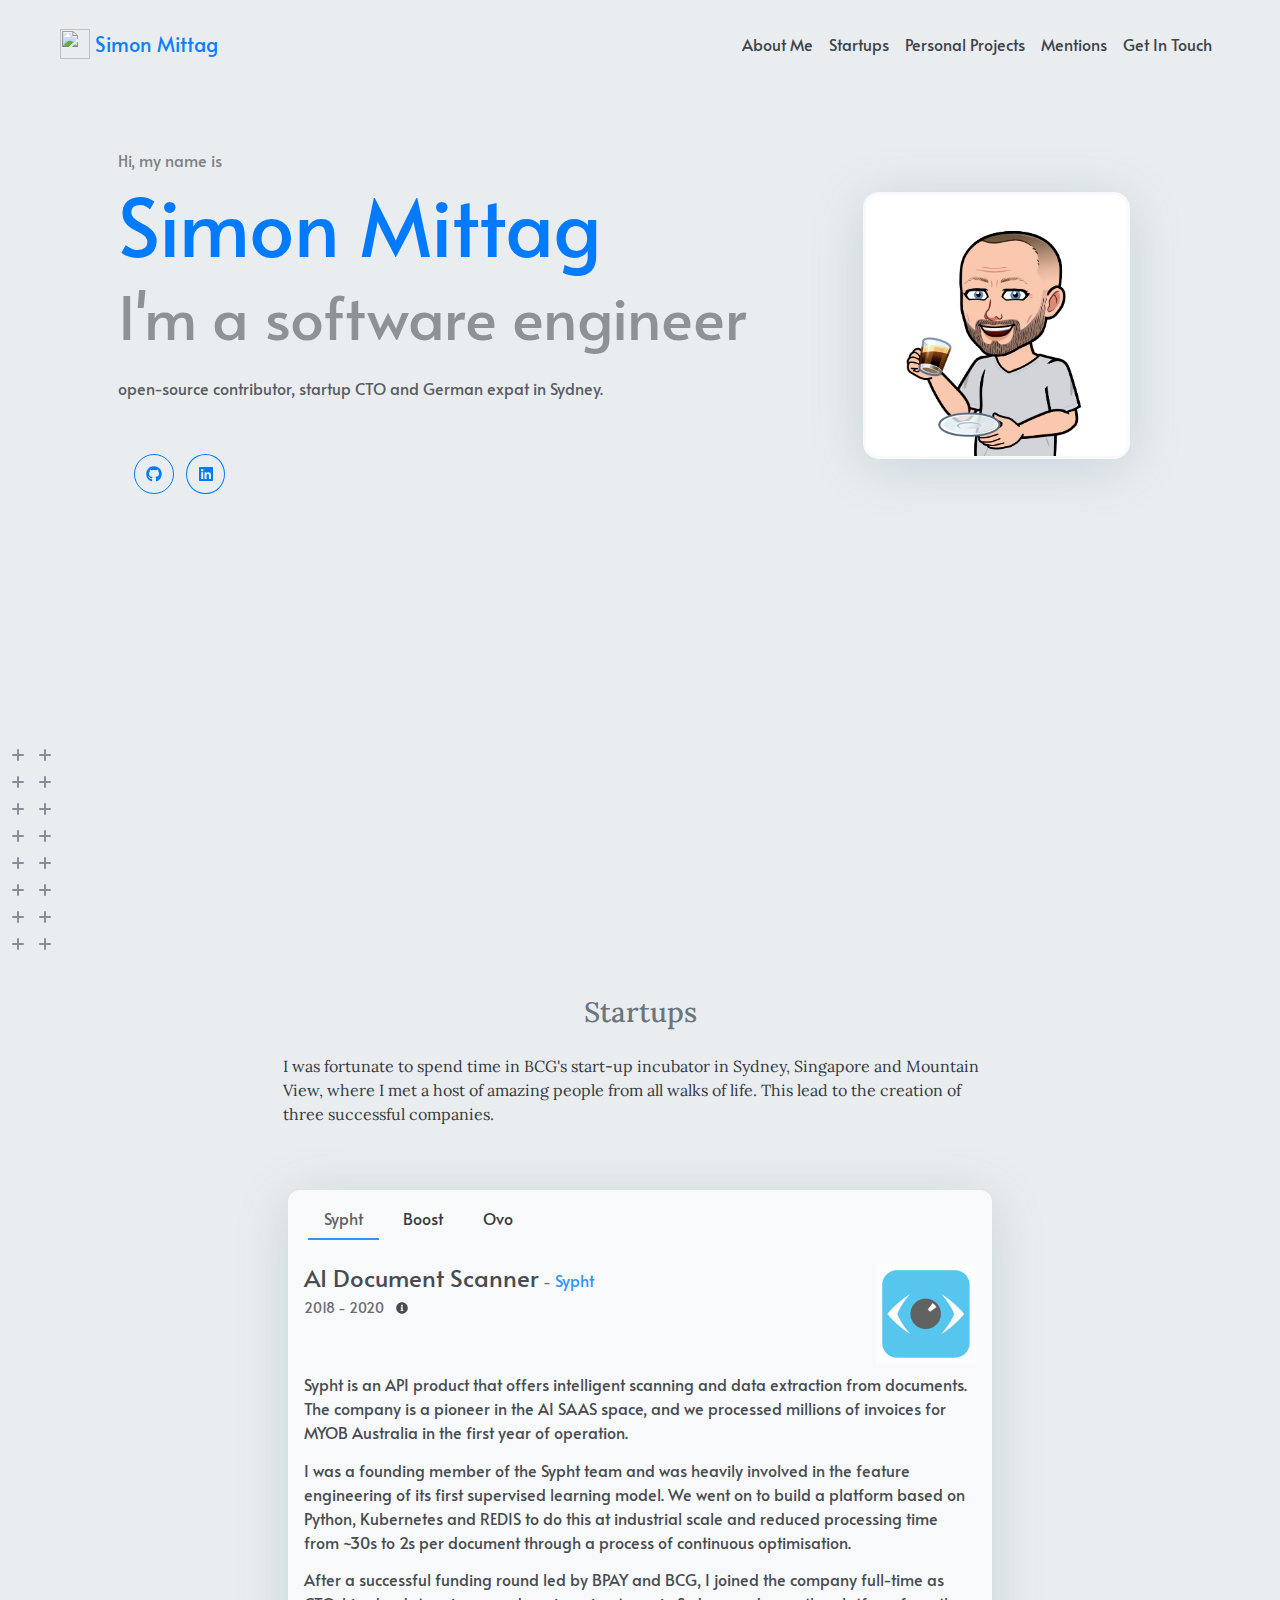
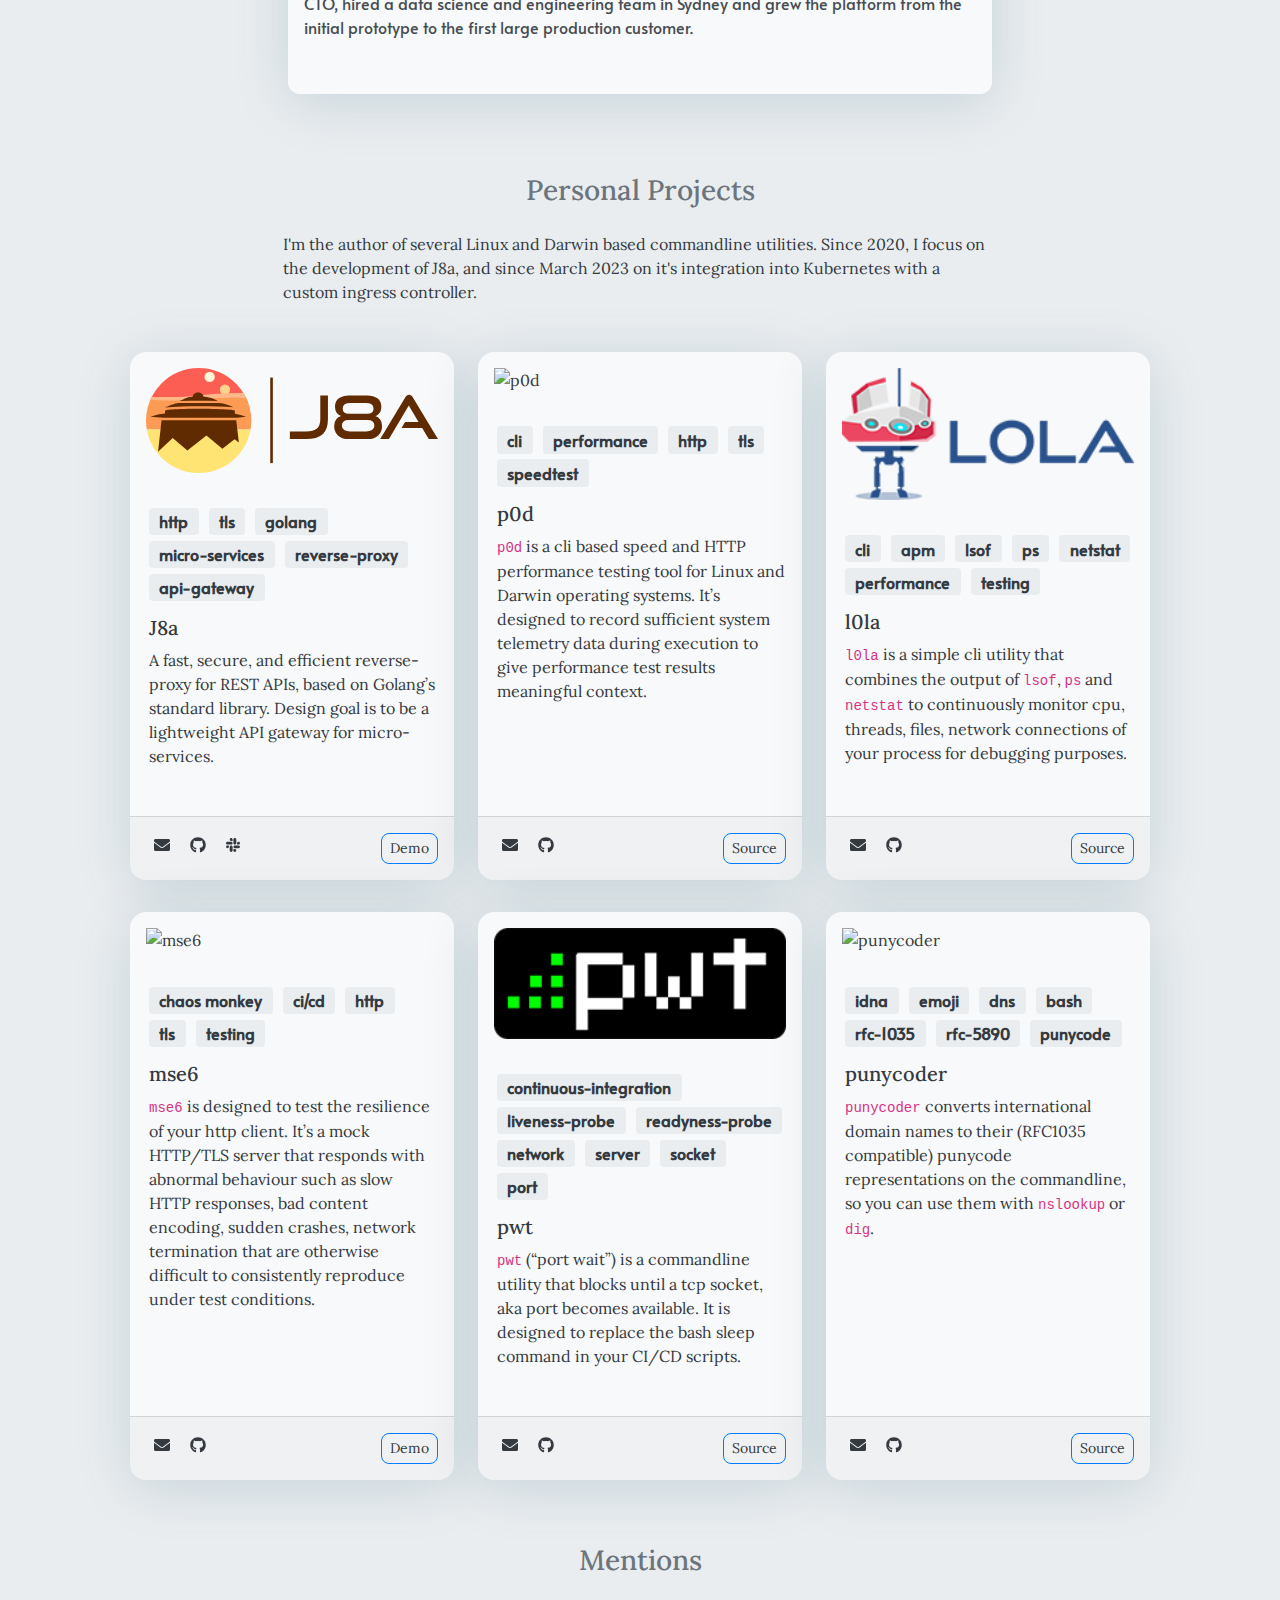
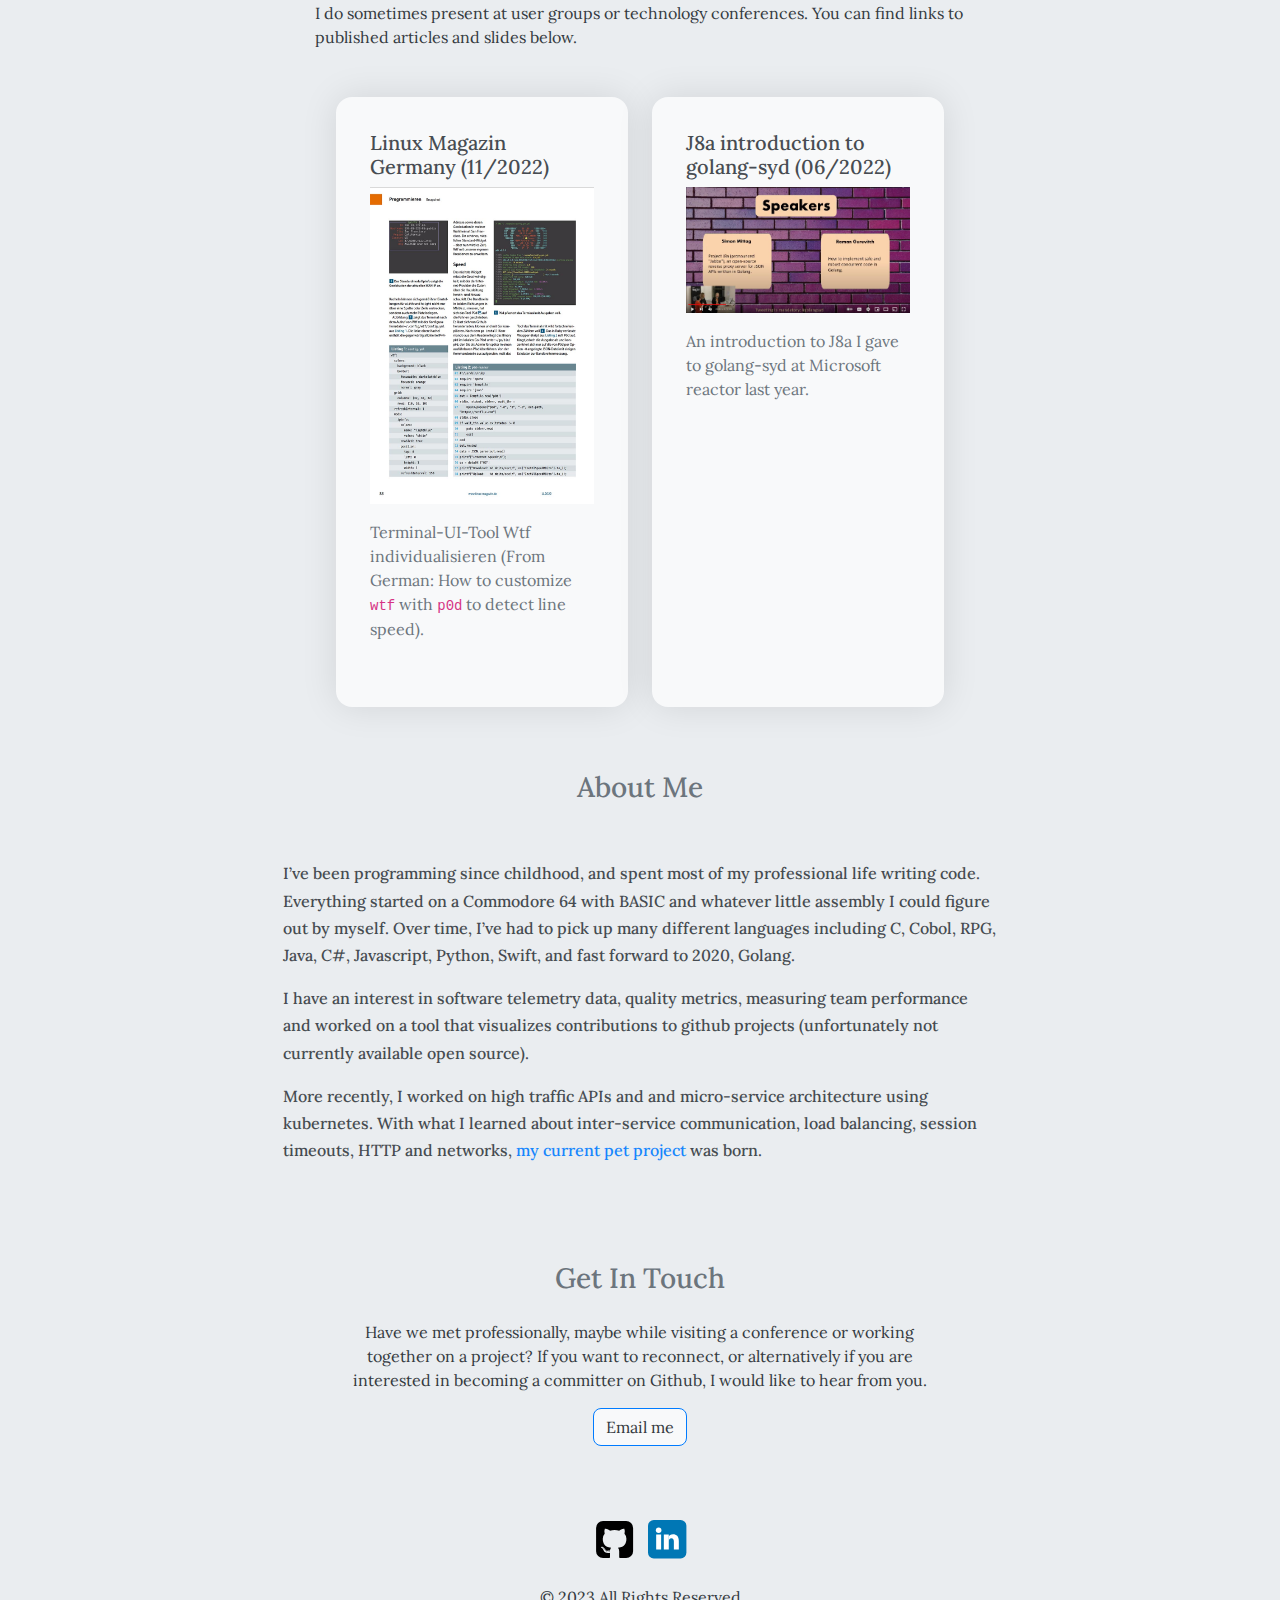
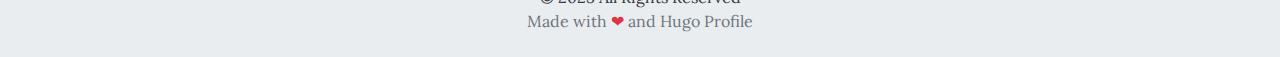
==== commit 330bb639: "Makefile build" ====
--- a/index.html
+++ b/index.html
@@ -274,7 +274,7 @@
             <div class="col-sm-12 col-md-12 col-lg-4">
                 <div class="row justify-content-center">
                     <div class="col-sm-12 col-md-9 pt-5 image animate px-5 px-md-5 px-lg-0 text-center">
-                        <img src="/images/simon.jpg"
+                        <img src="/images/simon_2.png"
                             class="img-thumbnail mx-auto"
                             alt=""
                         >
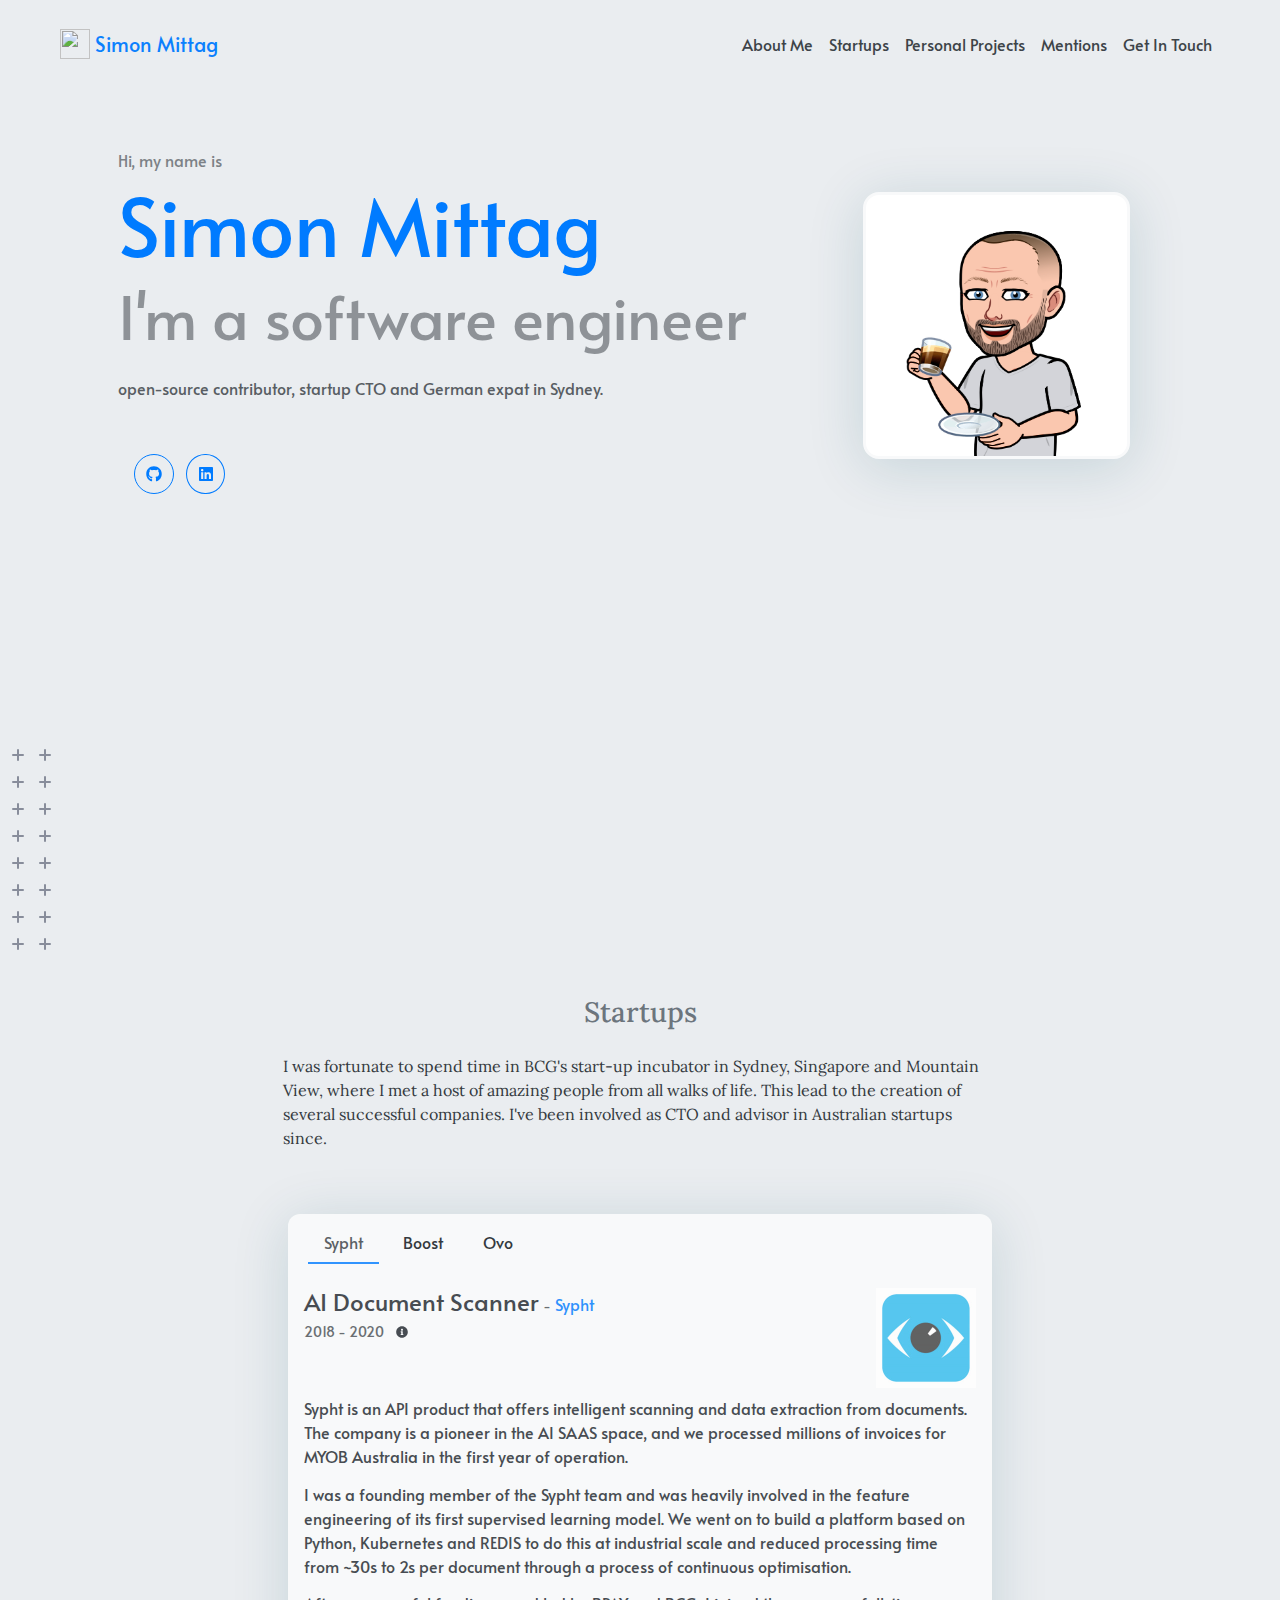
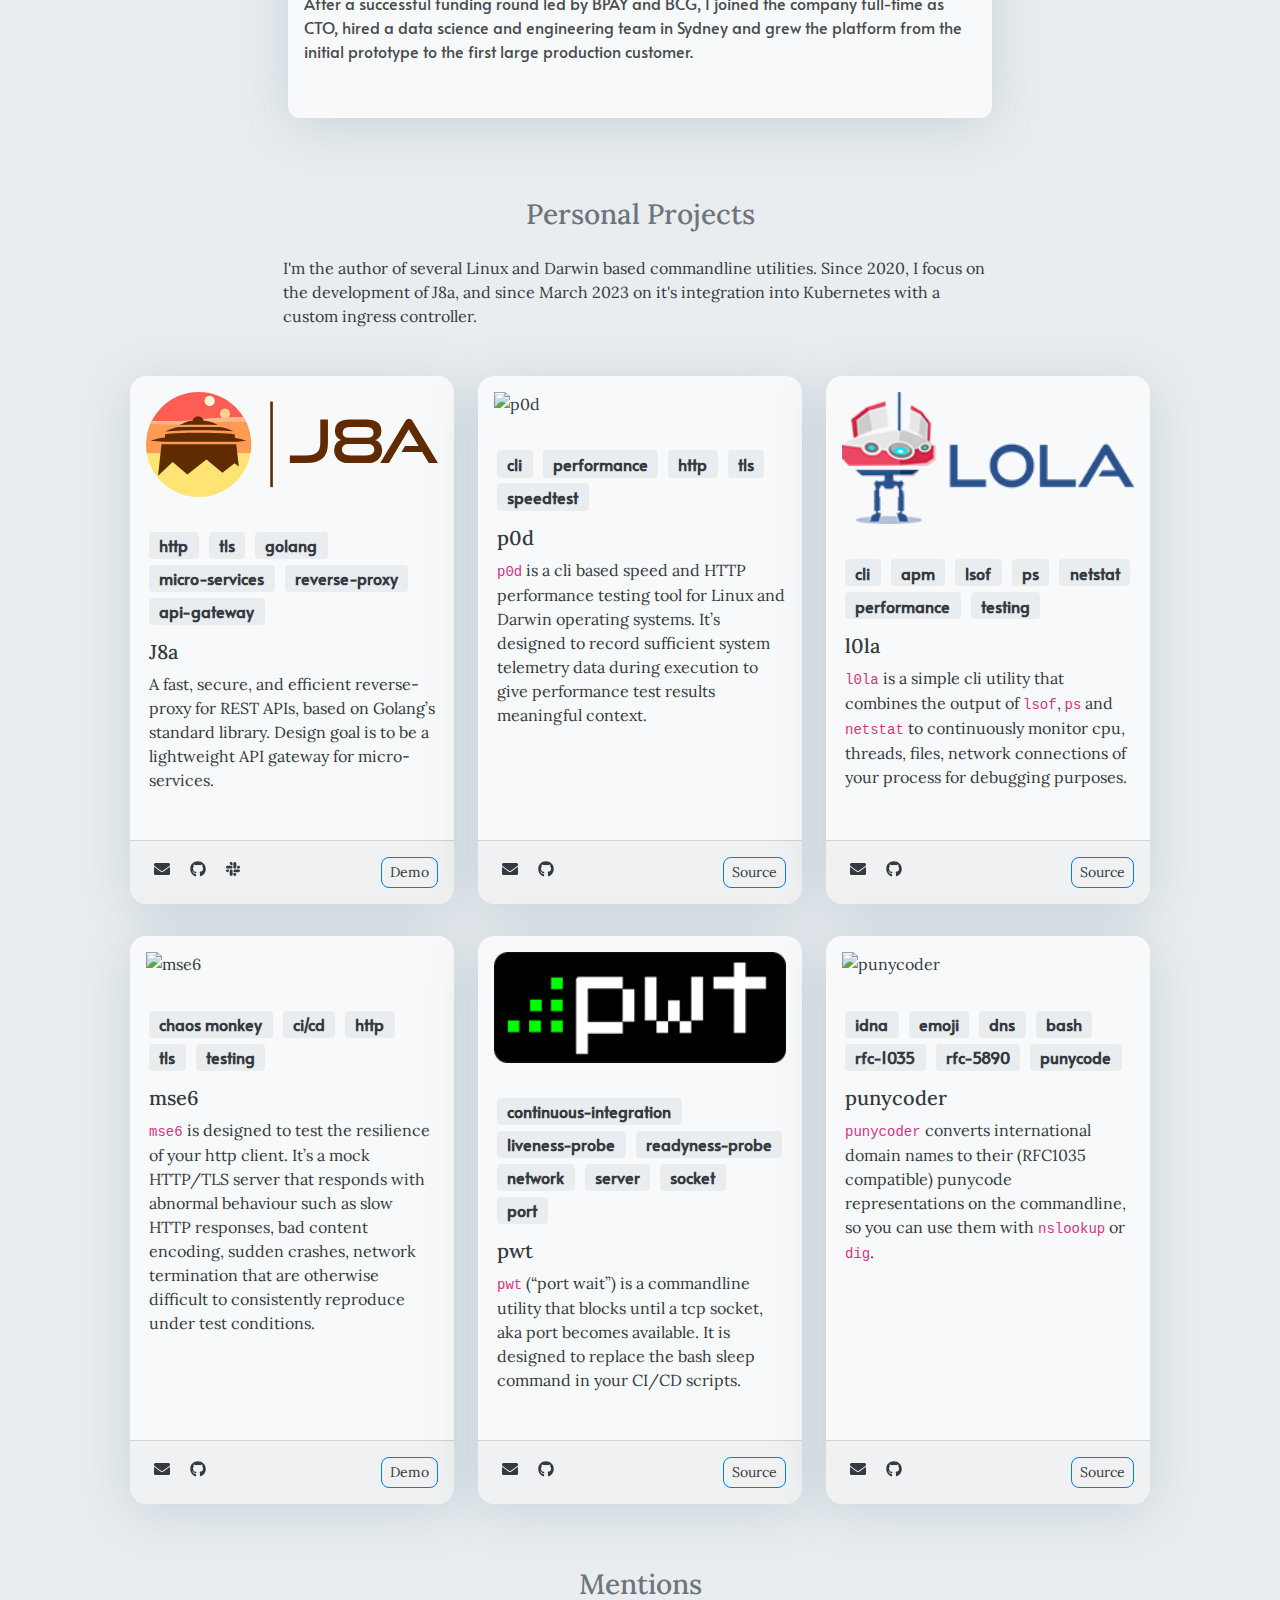
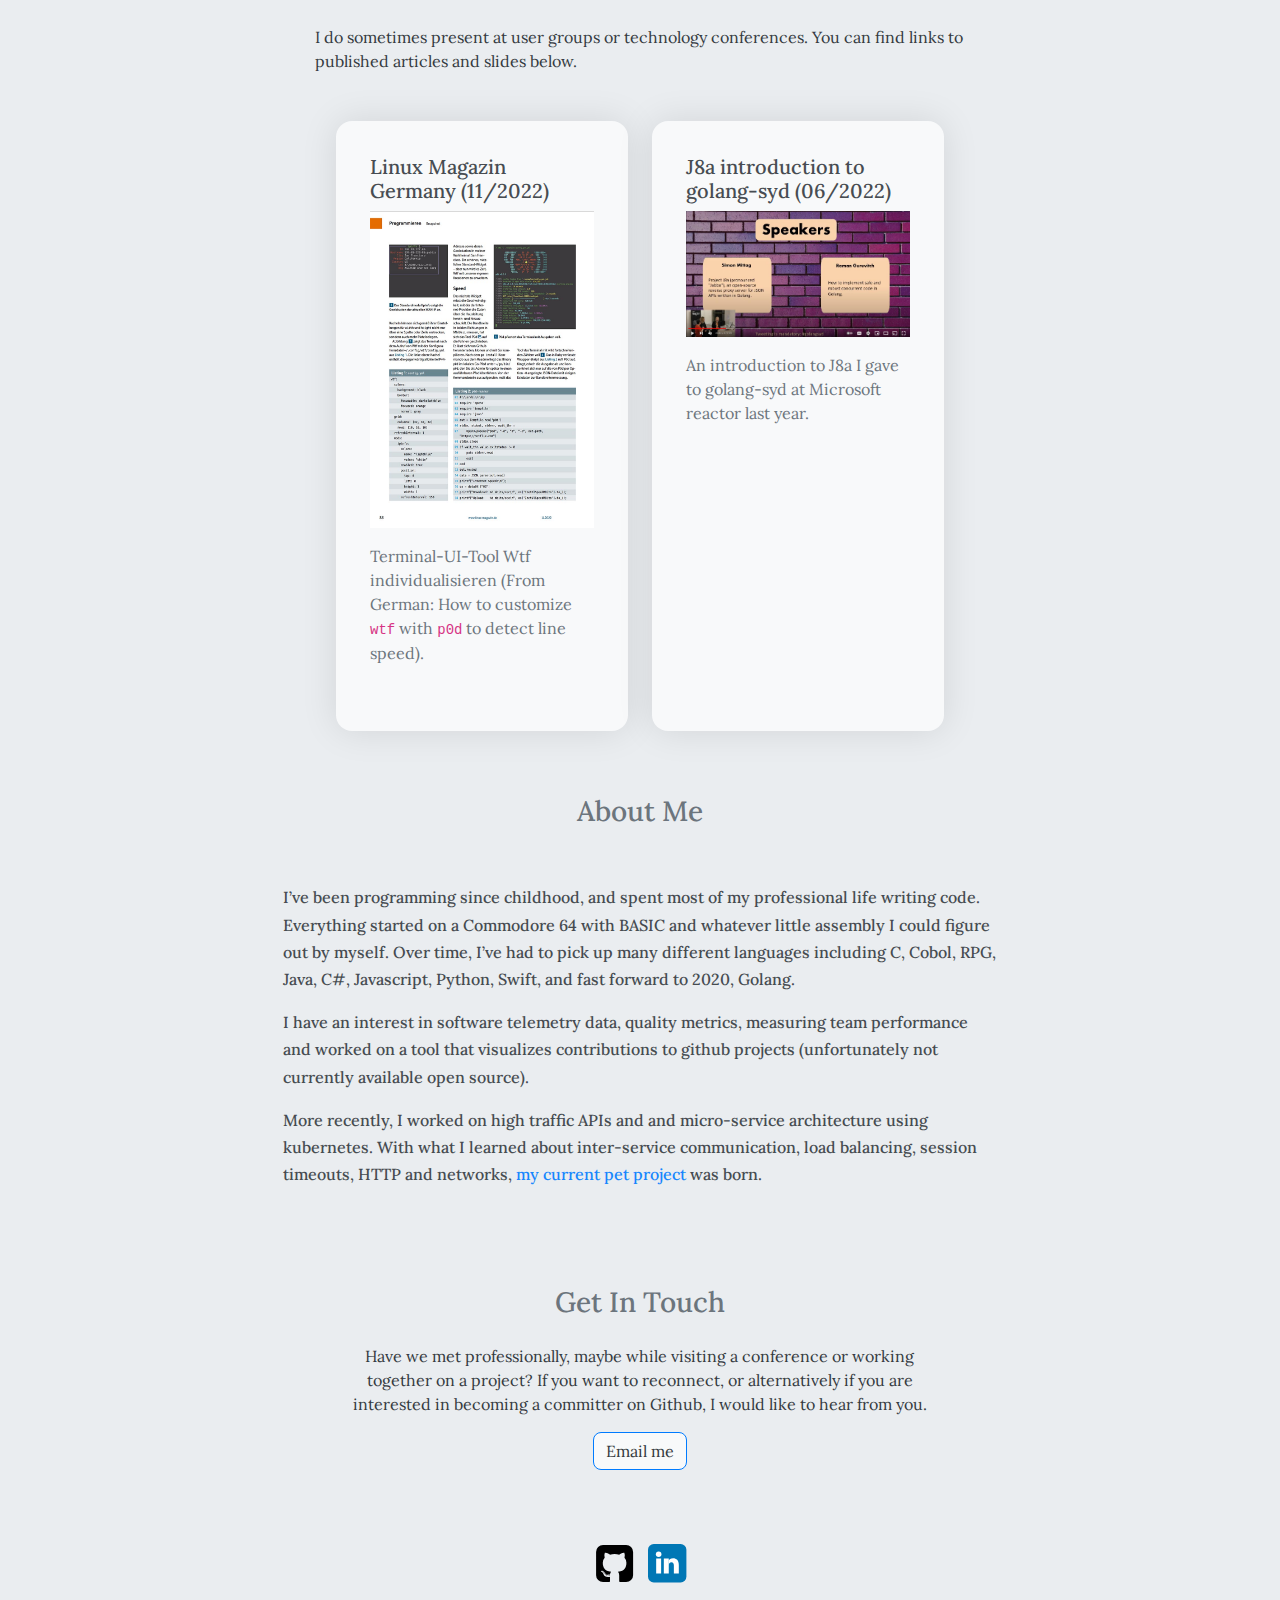
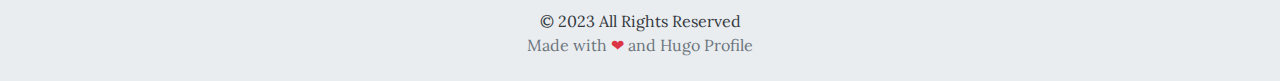
==== commit 7418ff35: "Makefile build" ====
--- a/index.html
+++ b/index.html
@@ -556,7 +556,8 @@
     <div class="bg-transparent row justify-content-center px-3 py-3">
       <div class="col-sm-12 col-md-12 col-lg-8 content">
         I was fortunate to spend time in BCG&#39;s start-up incubator in Sydney, Singapore and Mountain View, where I met a 
-host of amazing people from all walks of life. This lead to the creation of three successful companies.
+host of amazing people from all walks of life. This lead to the creation of several successful companies. 
+I&#39;ve been involved as CTO and advisor in Australian startups since.
 
       </div>
     </div>
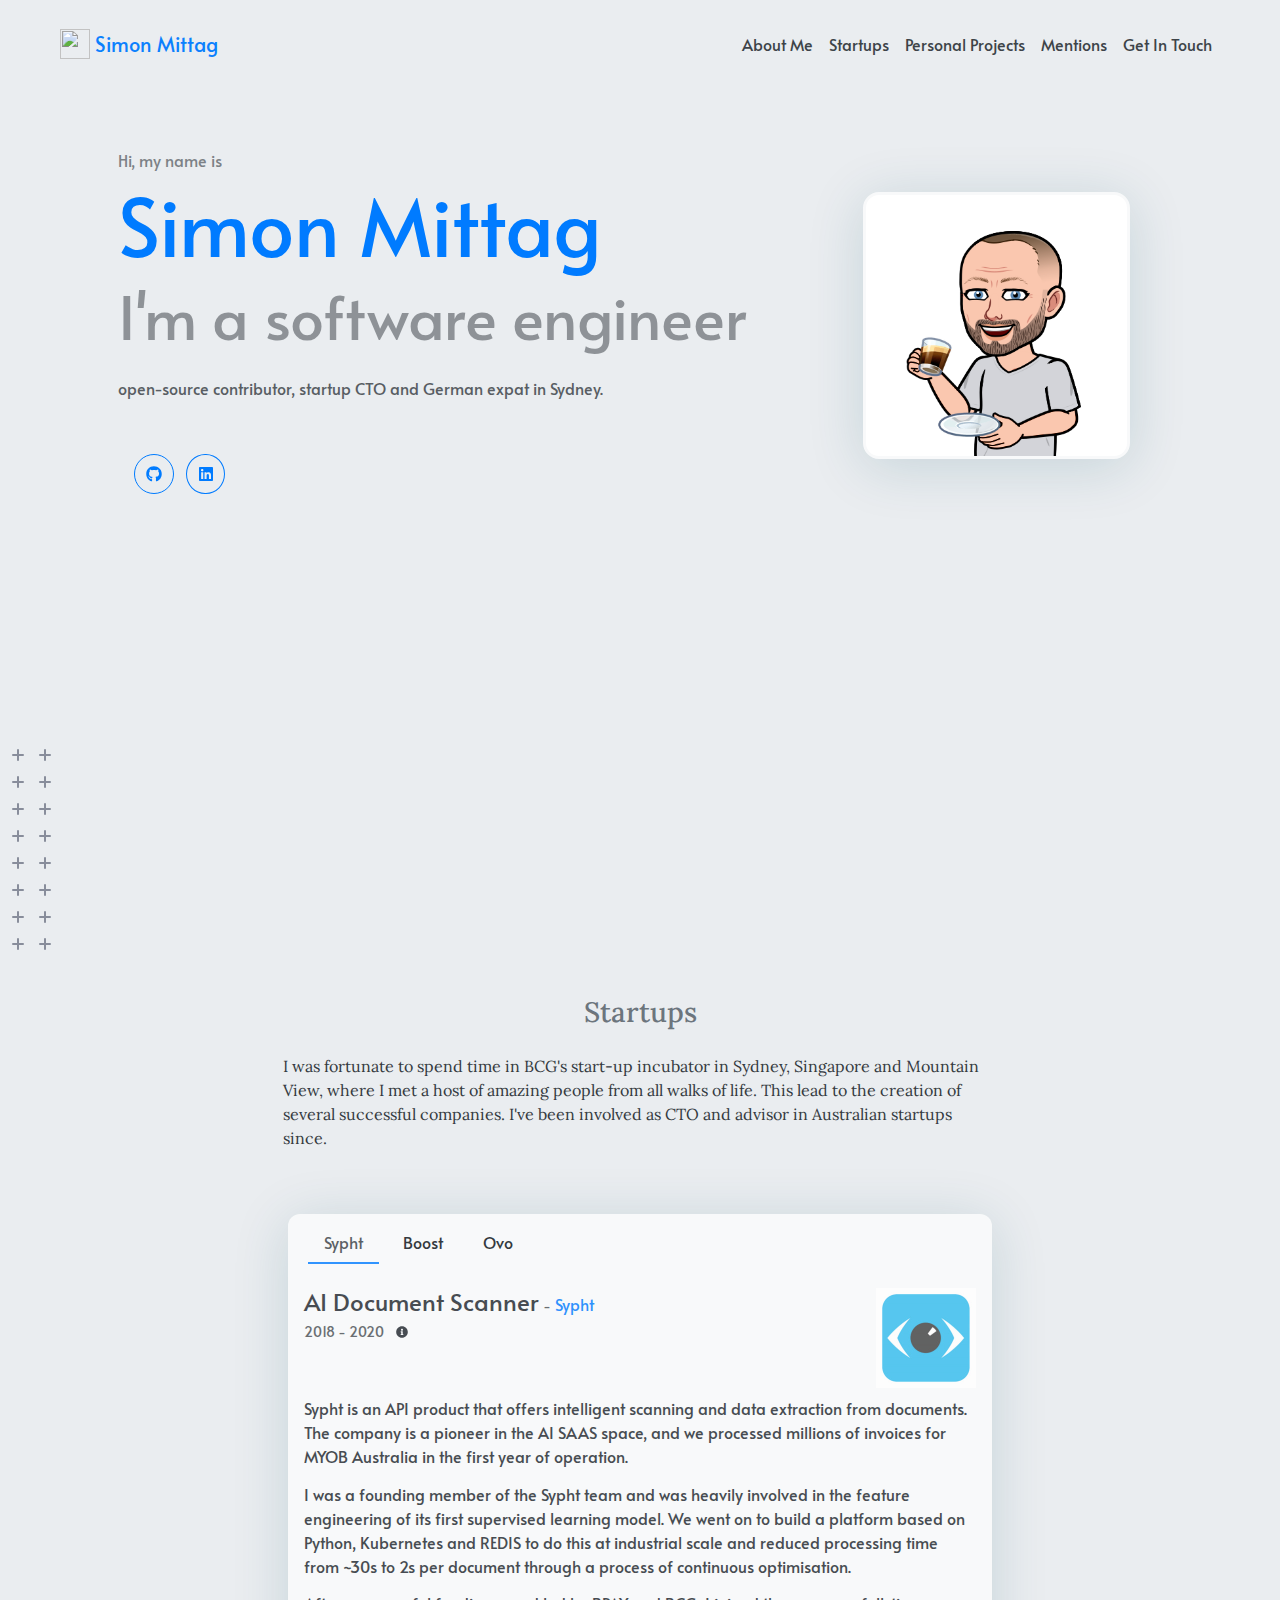
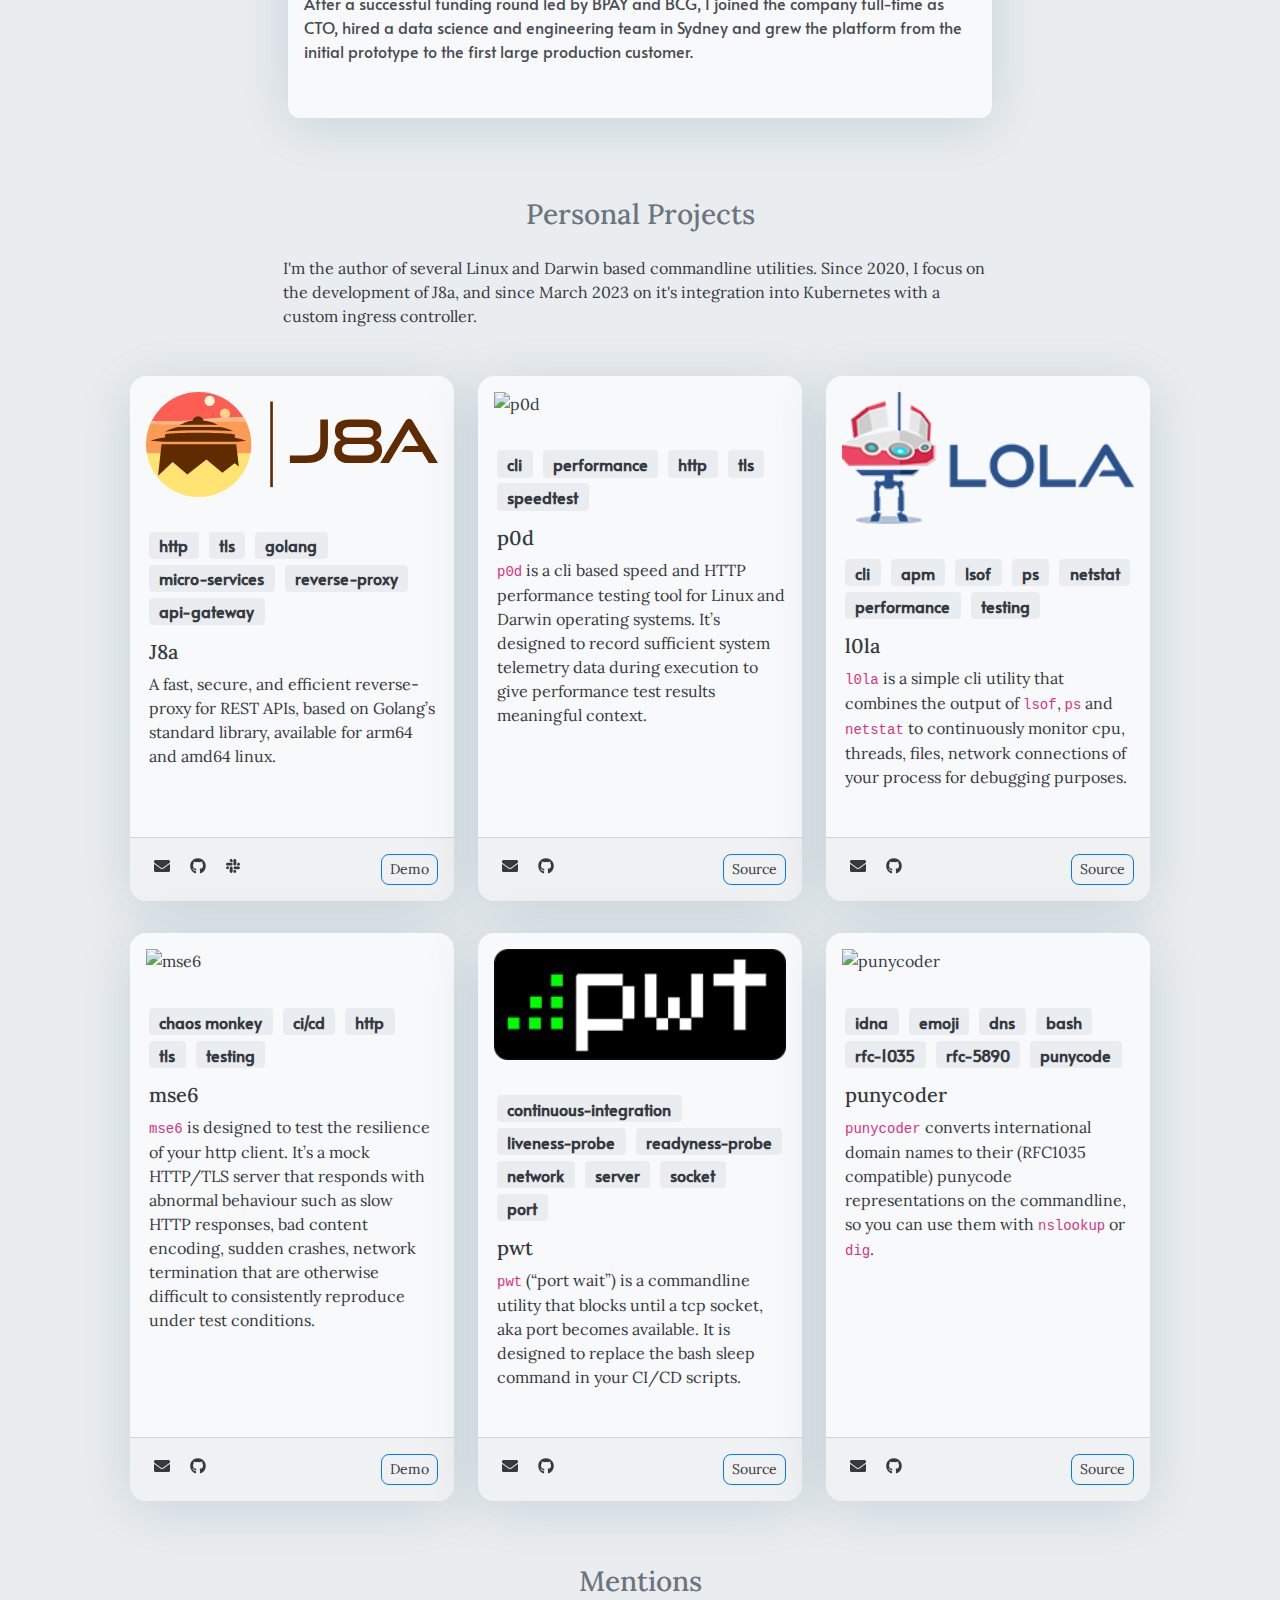
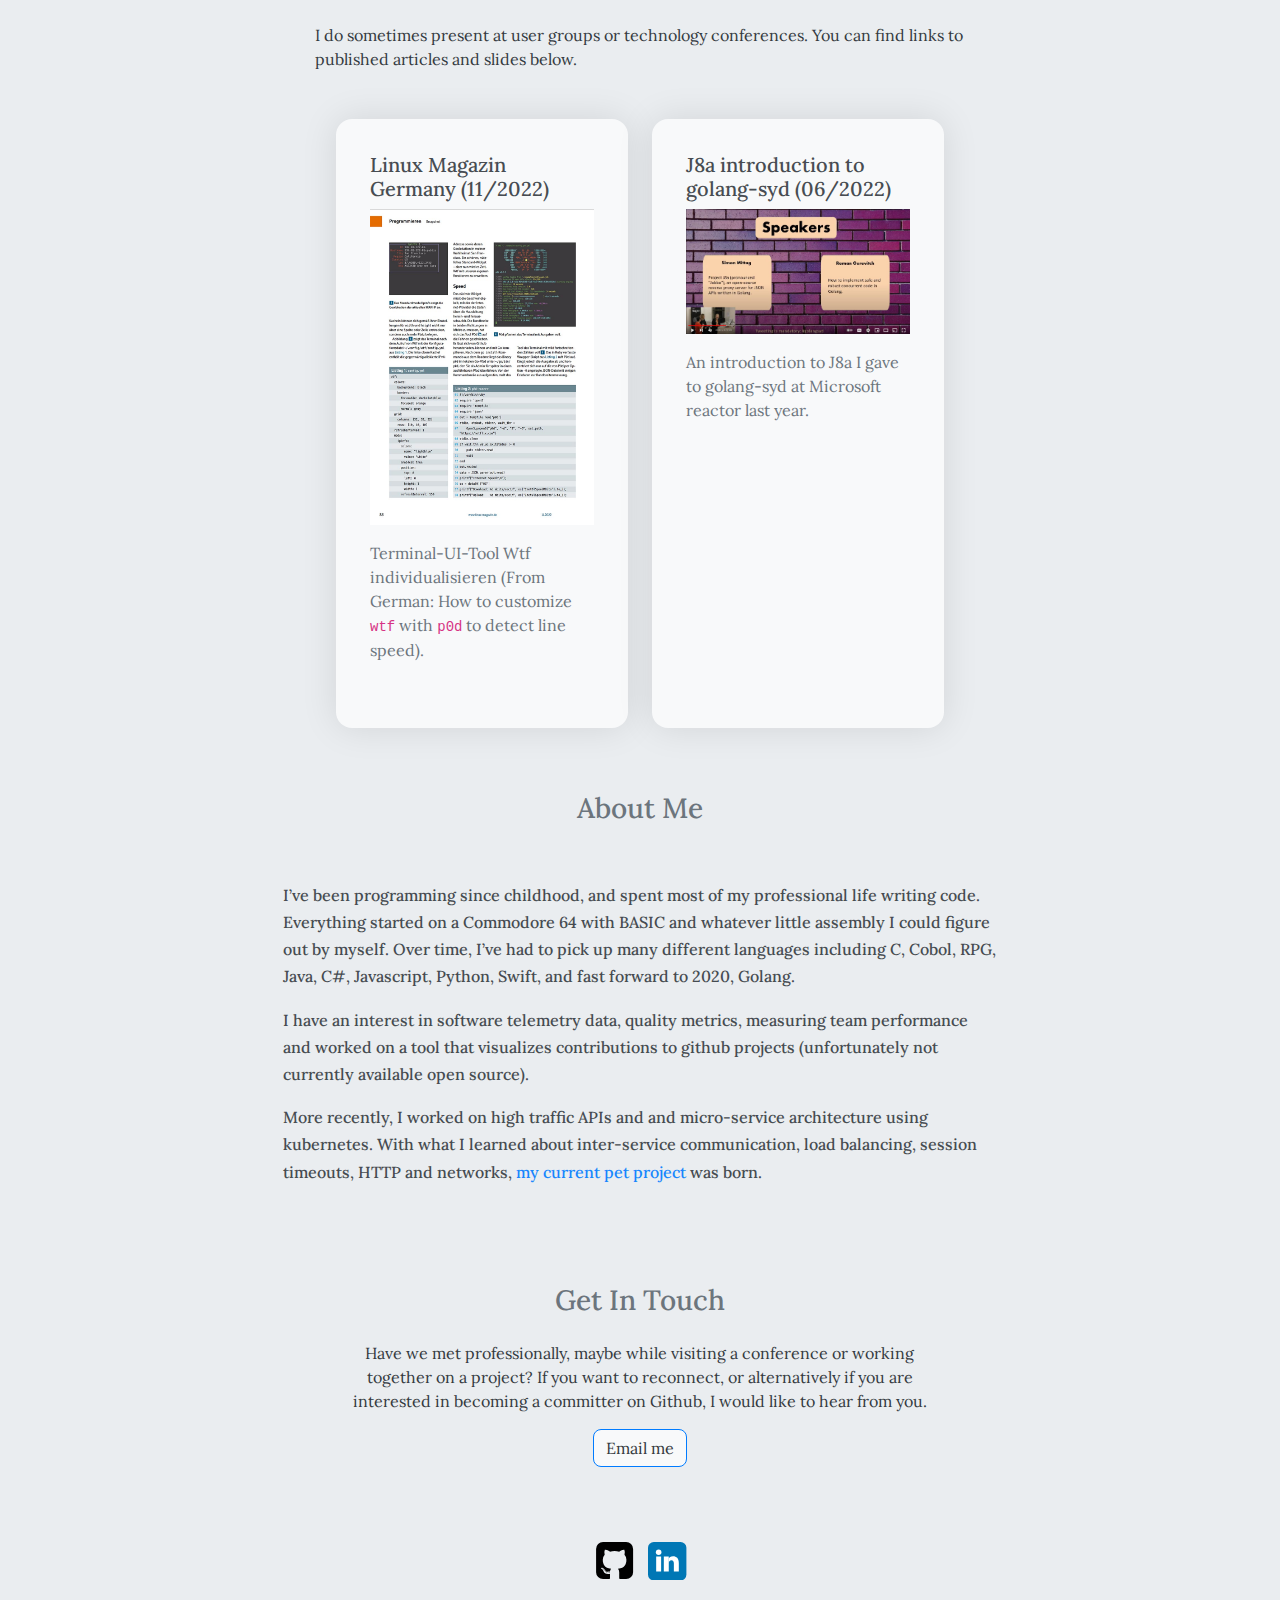
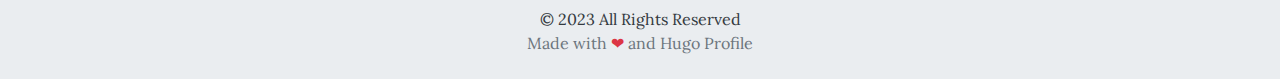
==== commit a0d3bc6b: "Makefile build" ====
--- a/index.html
+++ b/index.html
@@ -836,8 +836,8 @@
             </div>
             <h5 class="card-title bg-transparent mt-1">J8a</h5>
             <div class="card-text bg-transparent secondary-font">
-              A fast, secure, and efficient reverse-proxy for REST APIs, based on Golang&rsquo;s standard library.
-Design goal is to be a lightweight API gateway for micro-services.
+              A fast, secure, and efficient reverse-proxy for REST APIs, based on Golang&rsquo;s standard library,
+available for arm64 and amd64 linux.
             </div>
           </div>
           
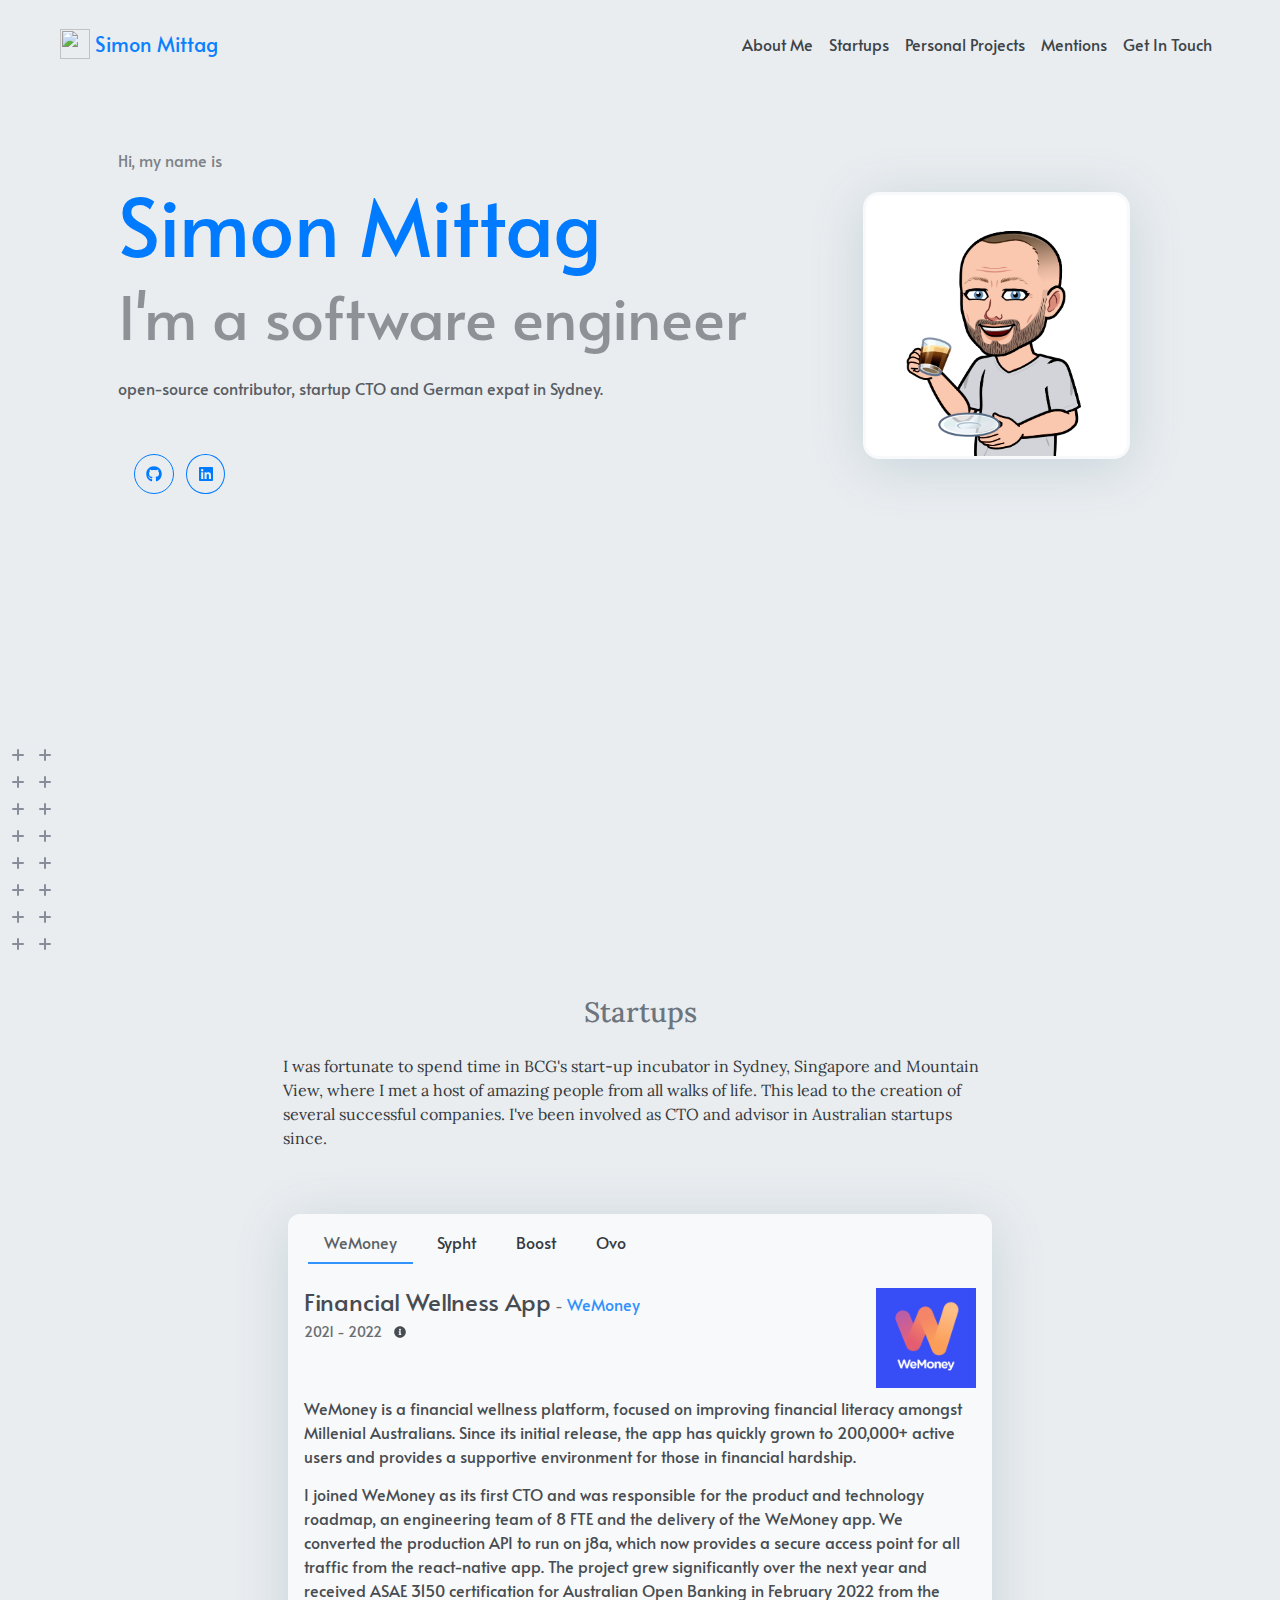
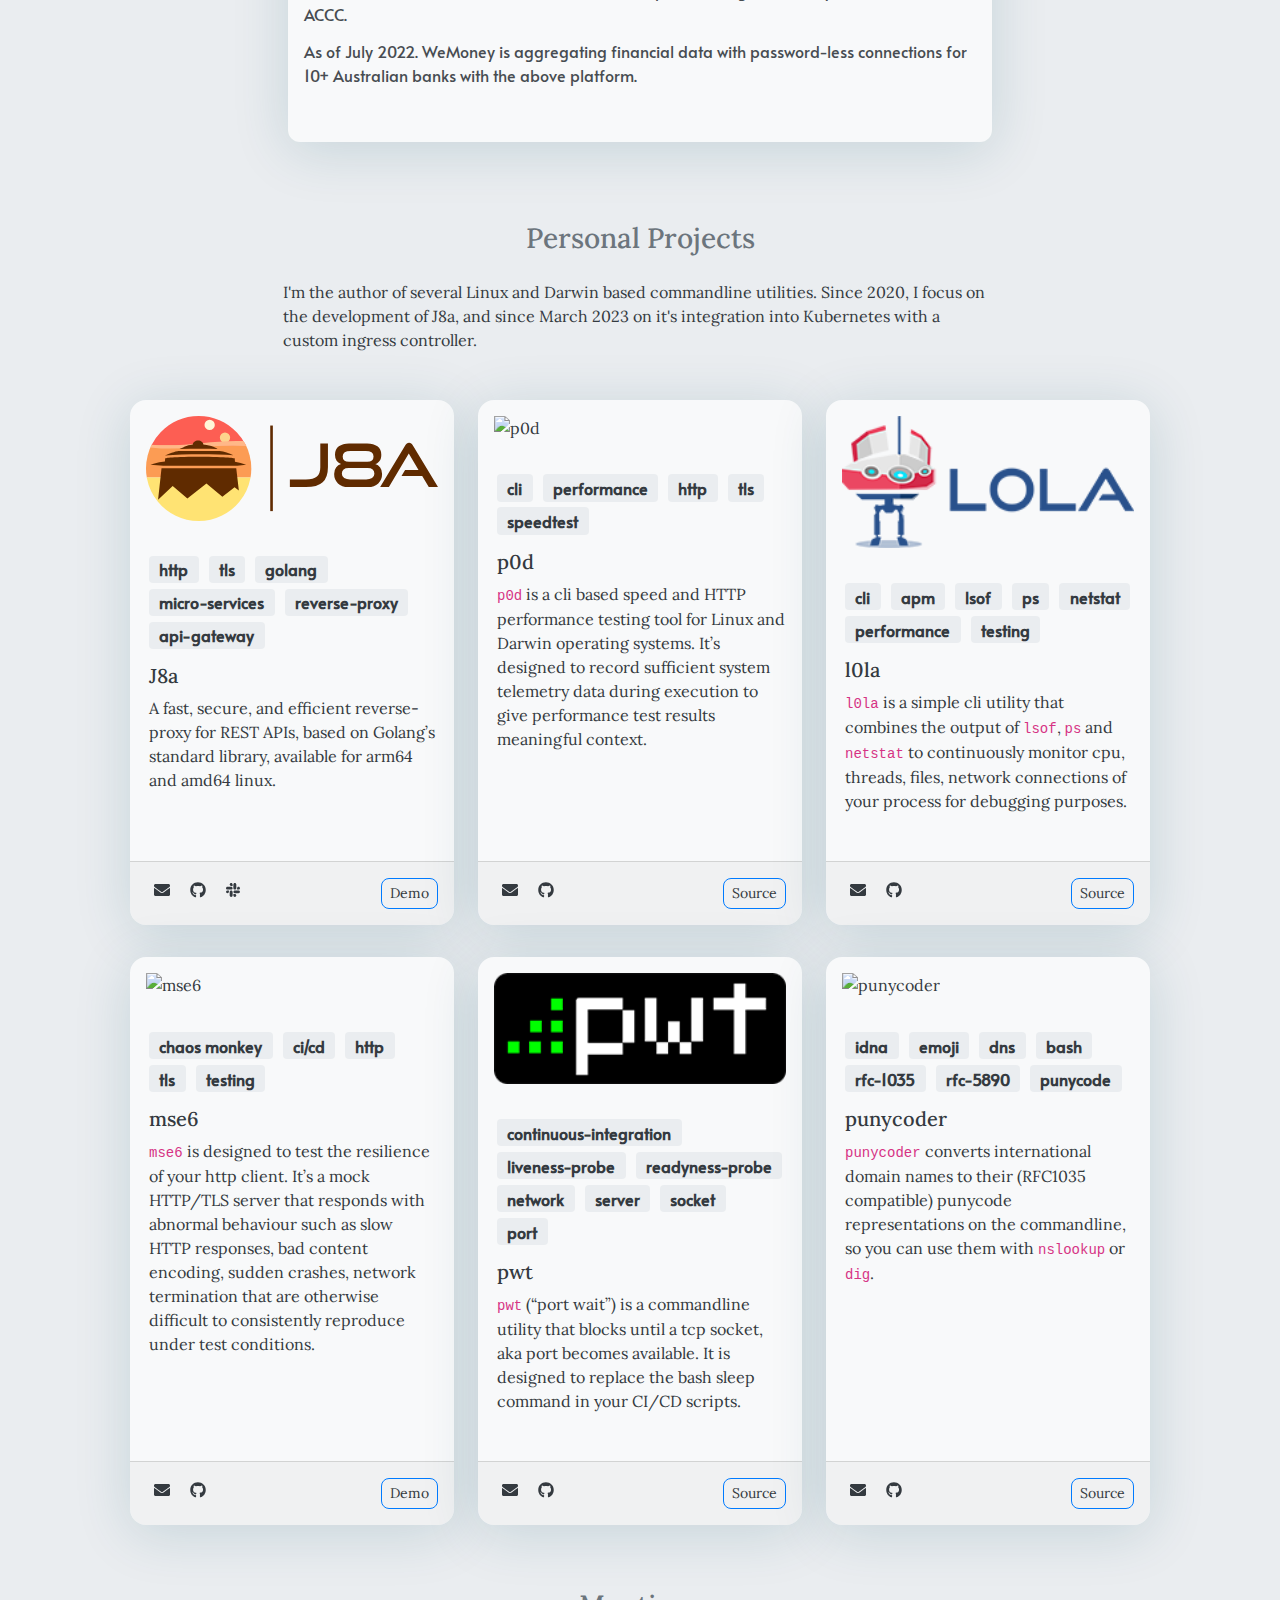
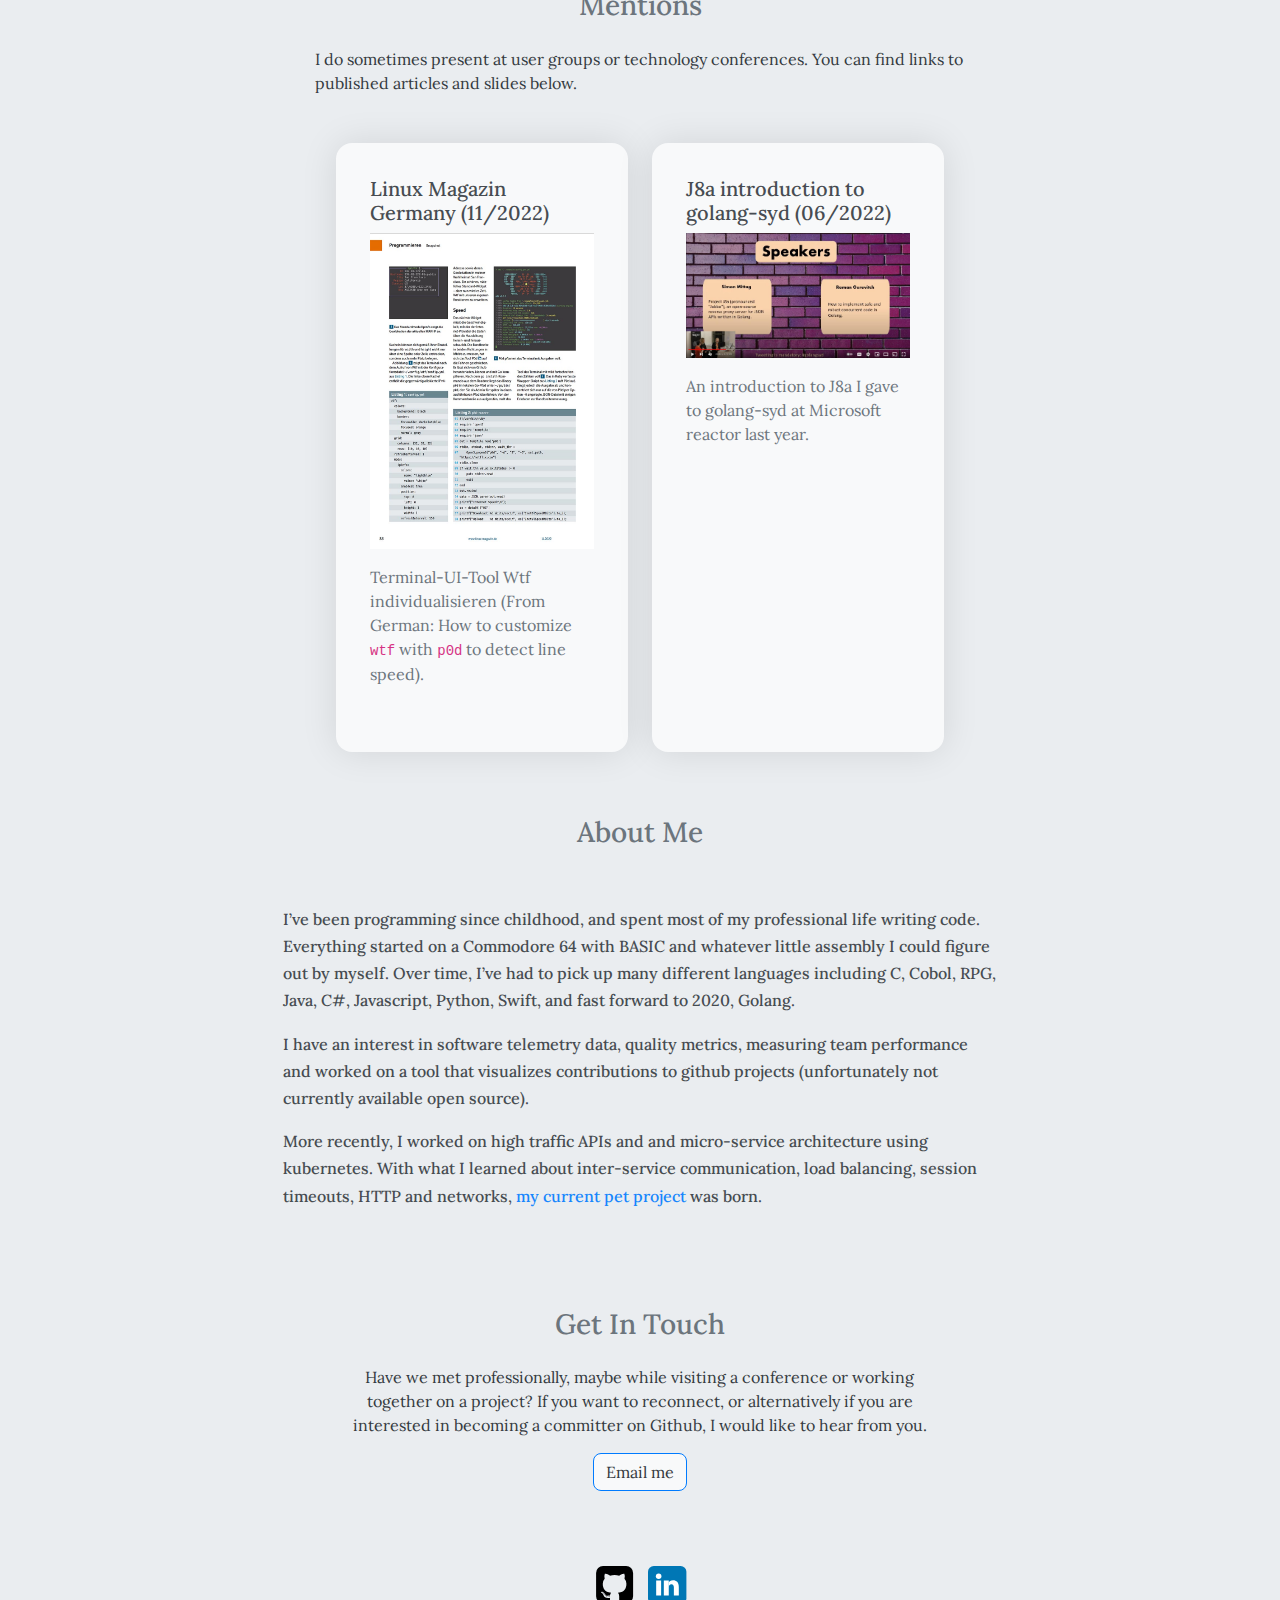
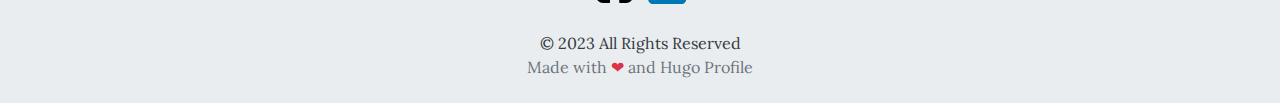
==== commit 012d1068: "Makefile build" ====
--- a/index.html
+++ b/index.html
@@ -2,7 +2,7 @@
 <html>
 
 <head>
-	<meta name="generator" content="Hugo 0.113.0"><meta charset="UTF-8">
+	<meta name="generator" content="Hugo 0.114.1"><meta charset="UTF-8">
 <meta name="viewport" content="width=device-width, initial-scale=1.0">
 <meta http-equiv="X-UA-Compatible" content="ie=edge">
 <meta http-equiv="Accept-CH" content="DPR, Viewport-Width, Width">
@@ -574,6 +574,22 @@
                 aria-selected="true"
                 role="tab"
                 data-bs-toggle="pill"
+                id='WeMoney-2021---2022-tab'
+                data-bs-target='#pills-WeMoney-2021---2022'
+                aria-controls='WeMoney-2021---2022'
+              >
+                WeMoney
+              </div>
+            </li>
+            
+            
+            
+            <li class="nav-item px-1 bg-transparent" role="presentation">
+              <div
+                class="nav-link bg-transparent"
+                aria-selected="true"
+                role="tab"
+                data-bs-toggle="pill"
                 id='Sypht-2018---2020-tab'
                 data-bs-target='#pills-Sypht-2018---2020'
                 aria-controls='Sypht-2018---2020'
@@ -622,23 +638,23 @@
             <div
               class="tab-pane fade show active bg-transparent"
               role="tabpanel"
-              id='pills-Sypht-2018---2020'
-              aria-labelledby='pills-Sypht-2018---2020-tab'
+              id='pills-WeMoney-2021---2022'
+              aria-labelledby='pills-WeMoney-2021---2022-tab'
             >
               <div class="row">
                 <div class="col-10">
-                  <span class="h4">AI Document Scanner</span>
+                  <span class="h4">Financial Wellness App</span>
                   <small>-</small>
-                  <a href="https://www.sypht.com/" target="_blank">Sypht</a>
+                  <a href="https://www.wemoney.com.au/" target="_blank">WeMoney</a>
                   <div class="pb-1">
-                    <small>2018 - 2020</small>
+                    <small>2021 - 2022</small>
                     
                     <span class="p-2">
                                         <span
                                           style="cursor: pointer;"
                                           data-bs-toggle="tooltip"
                                           data-bs-placement="top"
-                                          data-bs-original-title=Working&#32;as&#32;a&#32;AI&#32;Document&#32;Scanner&#32;at&#32;Sypht
+                                          data-bs-original-title=Working&#32;as&#32;a&#32;Financial&#32;Wellness&#32;App&#32;at&#32;WeMoney
                                         >
                                             <i class="fas fa-info-circle fa-xs"></i>
                                         </span>
@@ -648,12 +664,67 @@
                   
                 </div>
                 <div class="col-2">
+                  <a class="experience-link" href=https://www.wemoney.com.au/><img src="/images/wemoney.png" alt="WeMoney"
+                                                                         class="experience-logo" /></a>
+                </div>
+              </div>
+
+              <p>WeMoney is a financial wellness platform, focused on improving financial literacy amongst Millenial
+Australians. Since its initial release, the app has quickly grown to 200,000+ active users and provides a
+supportive environment for those in financial hardship.</p>
+<p>I joined WeMoney as its first CTO and was responsible for the product and technology roadmap, an engineering
+team of 8 FTE and the delivery of the WeMoney app. We converted the production API to run on j8a, which now
+provides a secure access point for all traffic from the react-native app. The project grew significantly
+over the next year and received ASAE 3150 certification for Australian Open Banking in February 2022 from
+the ACCC.</p>
+<p>As of July 2022. WeMoney is aggregating financial data with password-less connections for 10+ Australian
+banks with the above platform.</p>
+
+            </div>
+
+            
+            
+            
+
+            <div
+              class="tab-pane fade bg-transparent"
+              role="tabpanel"
+              id='pills-Sypht-2018---2020'
+              aria-labelledby='pills-Sypht-2018---2020-tab'
+            >
+              <div class="row">
+                <div class="col-10">
+
+                  <span class="h4">AI Document Scanner</span>
+                  <small>-</small>
+                  <a href="https://www.sypht.com/" target="_blank">Sypht</a>
+
+                  <div class="pb-1">
+                    <small>2018 - 2020</small>
+                    
+                    <span class="p-2">
+                                        <span
+                                          style="cursor: pointer;"
+                                          data-bs-toggle="tooltip"
+                                          data-bs-placement="top"
+                                          data-bs-original-title=Worked&#32;as&#32;a&#32;AI&#32;Document&#32;Scanner&#32;at&#32;Sypht
+                                        > 
+                                            <i class="fas fa-info-circle fa-xs"></i>
+                                        </span>
+                    </span>
+                    
+                  </div>
+
+                  
+                </div>
+                <div class="col-2">
                   <a class="experience-link" href=https://www.sypht.com/><img src="/images/sypht-logo.jpeg" alt="Sypht"
                                                                          class="experience-logo" /></a>
                 </div>
               </div>
 
-              <p>Sypht is an API product that offers intelligent scanning and data extraction from documents. The company is
+              <div class="pt-2">
+                <p>Sypht is an API product that offers intelligent scanning and data extraction from documents. The company is
 a pioneer in the AI SAAS space, and we processed millions of invoices for MYOB Australia in the first year of operation.</p>
 <p>I was a founding member of the Sypht team and was heavily involved in the feature engineering of its first
 supervised learning model. We went on to build a platform based on Python, Kubernetes and REDIS to do this at
@@ -662,8 +733,8 @@
 <p>After a successful funding round led by BPAY and BCG, I joined the company full-time as CTO, hired a data science and
 engineering team in Sydney and grew the platform from the initial prototype to the first large production customer.</p>
 
-            </div>
-
+              </div>
+            </div>
             
             
             
@@ -837,7 +908,7 @@
             <h5 class="card-title bg-transparent mt-1">J8a</h5>
             <div class="card-text bg-transparent secondary-font">
               A fast, secure, and efficient reverse-proxy for REST APIs, based on Golang&rsquo;s standard library,
-available for arm64 and amd64 linux.
+available for <a href="https://github.com/simonmittag/j8a/releases/download/v1.1.0/j8a_1.1.0_linux_arm64.tar.gz">arm64</a> and <a href="https://github.com/simonmittag/j8a/releases/download/v1.1.0/j8a_1.1.0_linux_amd64.tar.gz">amd64</a> linux.
             </div>
           </div>
           
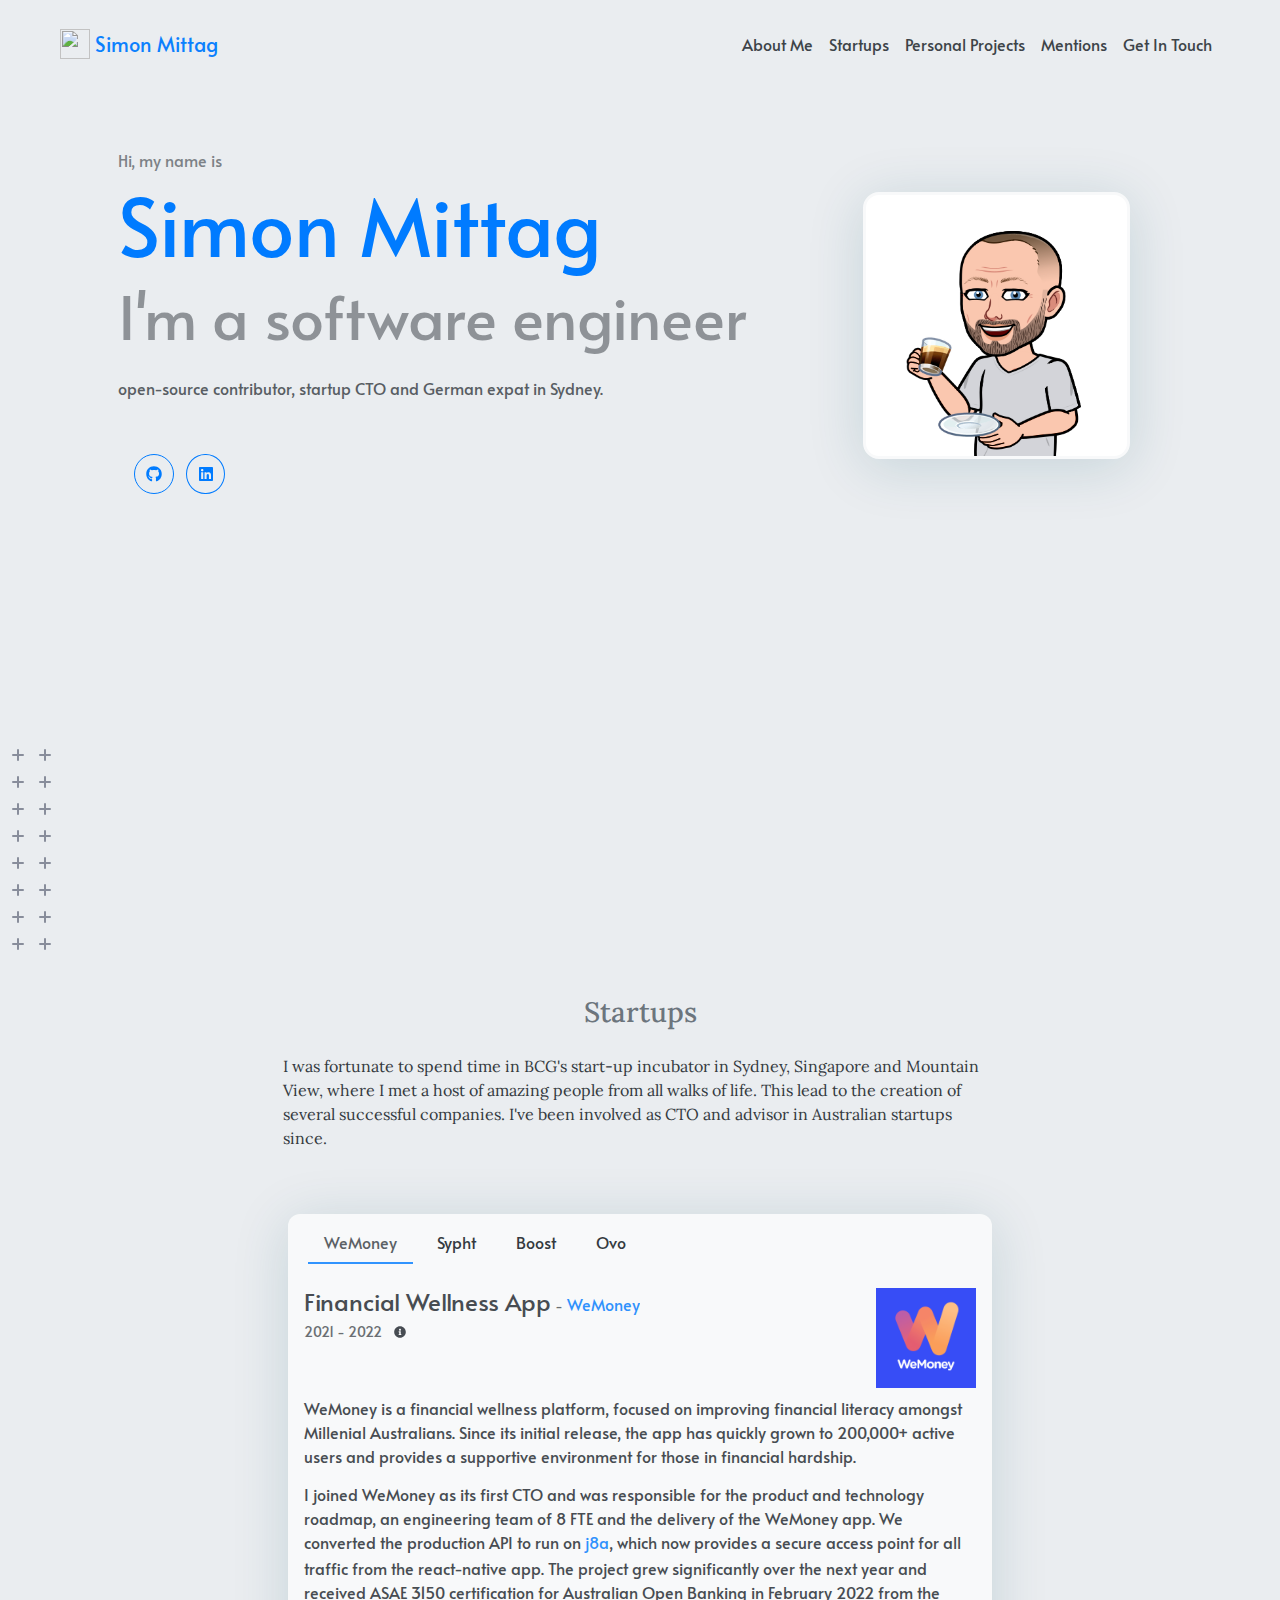
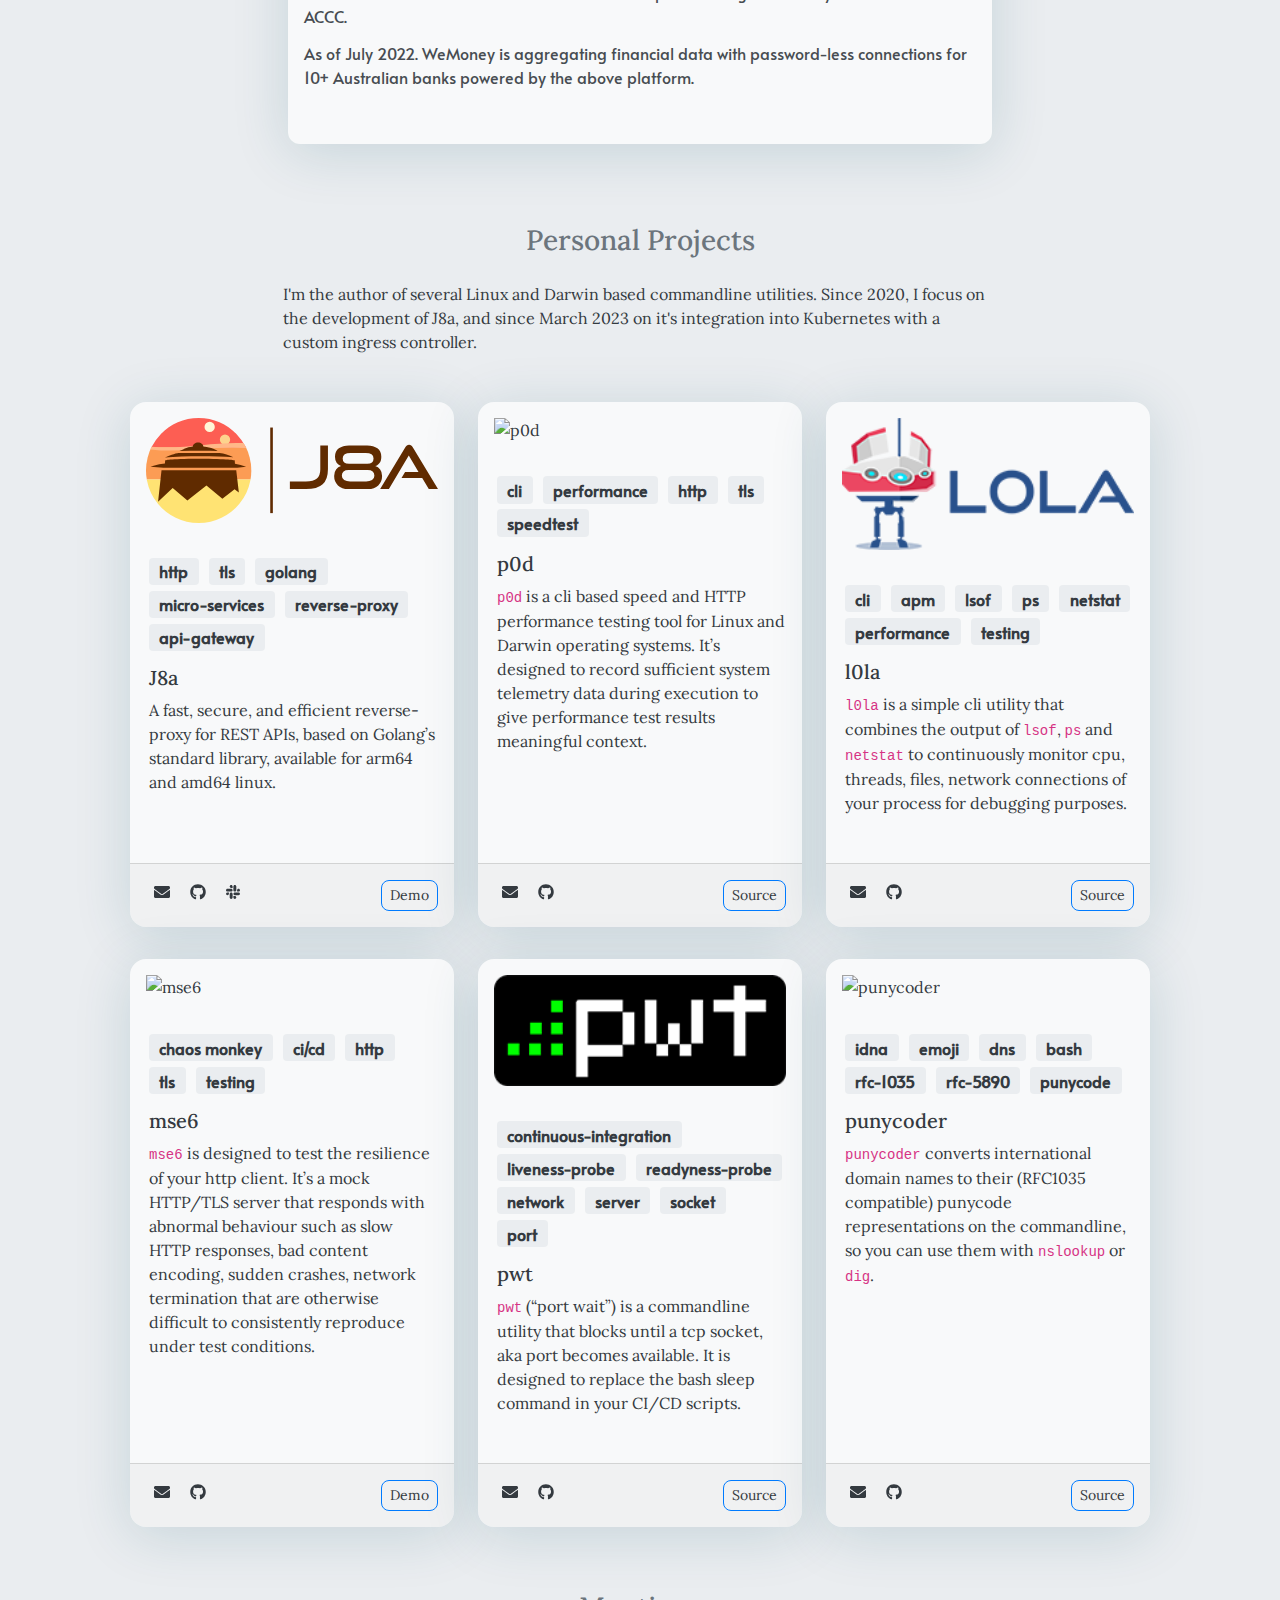
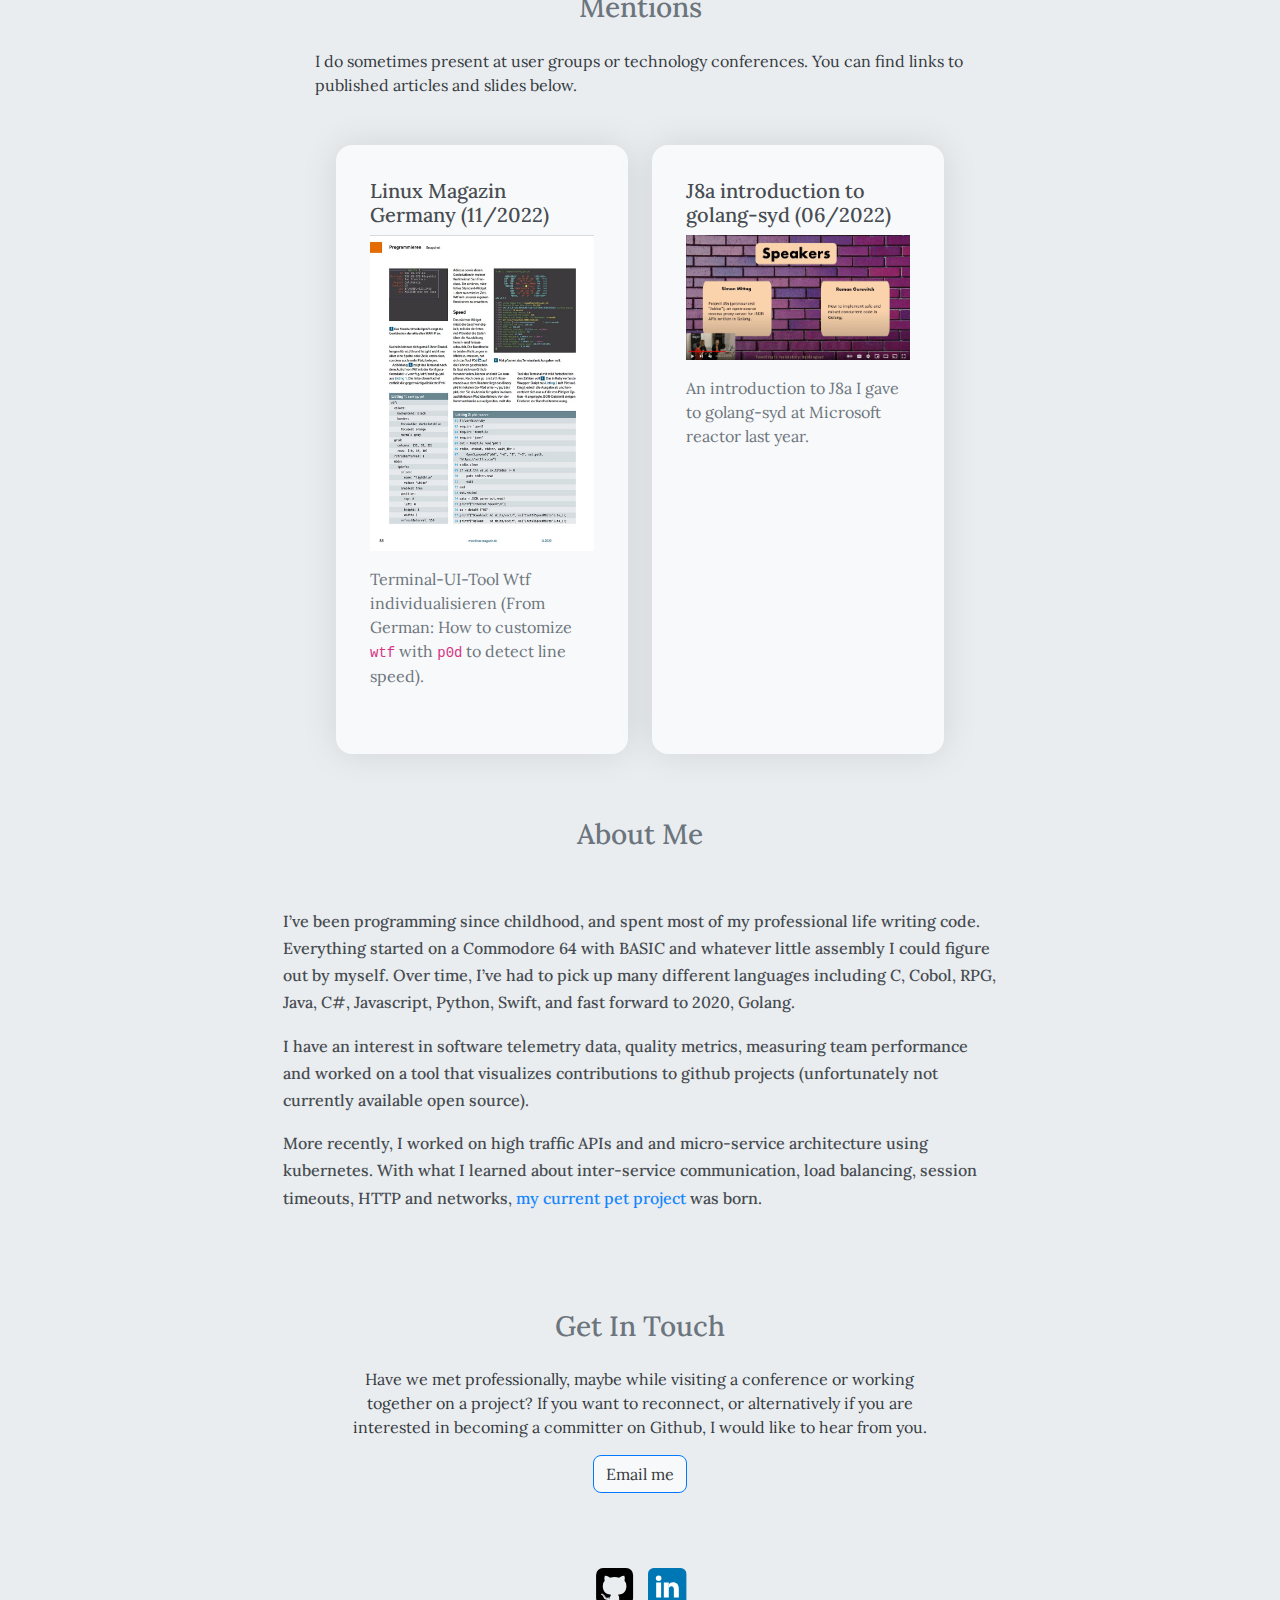
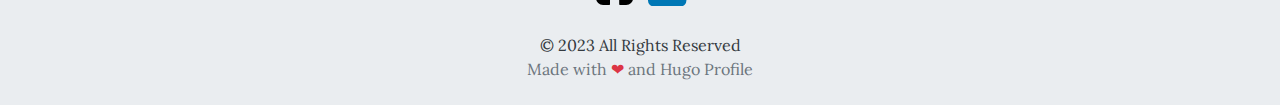
==== commit ee3207a6: "Makefile build" ====
--- a/index.html
+++ b/index.html
@@ -673,12 +673,12 @@
 Australians. Since its initial release, the app has quickly grown to 200,000+ active users and provides a
 supportive environment for those in financial hardship.</p>
 <p>I joined WeMoney as its first CTO and was responsible for the product and technology roadmap, an engineering
-team of 8 FTE and the delivery of the WeMoney app. We converted the production API to run on j8a, which now
+team of 8 FTE and the delivery of the WeMoney app. We converted the production API to run on <a href="https://www.j8a.io">j8a</a>, which now
 provides a secure access point for all traffic from the react-native app. The project grew significantly
 over the next year and received ASAE 3150 certification for Australian Open Banking in February 2022 from
 the ACCC.</p>
 <p>As of July 2022. WeMoney is aggregating financial data with password-less connections for 10+ Australian
-banks with the above platform.</p>
+banks powered by the above platform.</p>
 
             </div>
 
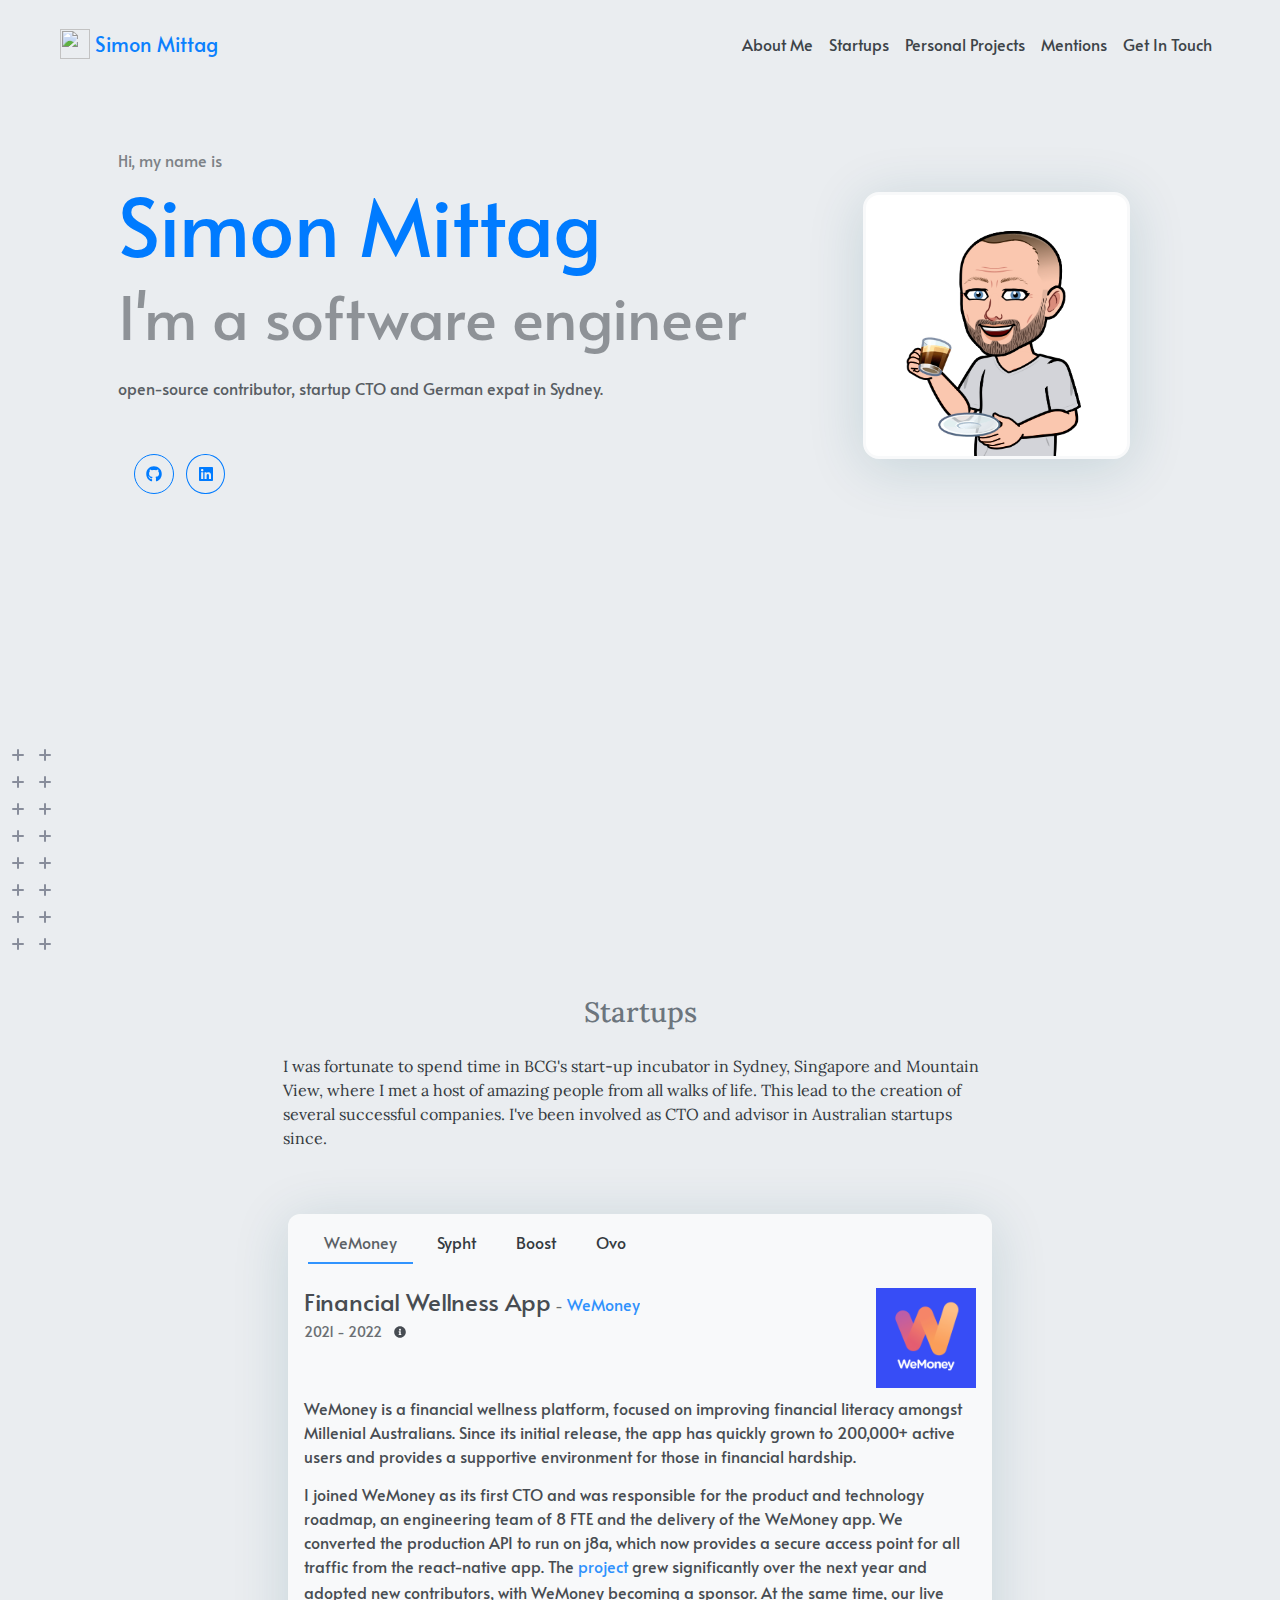
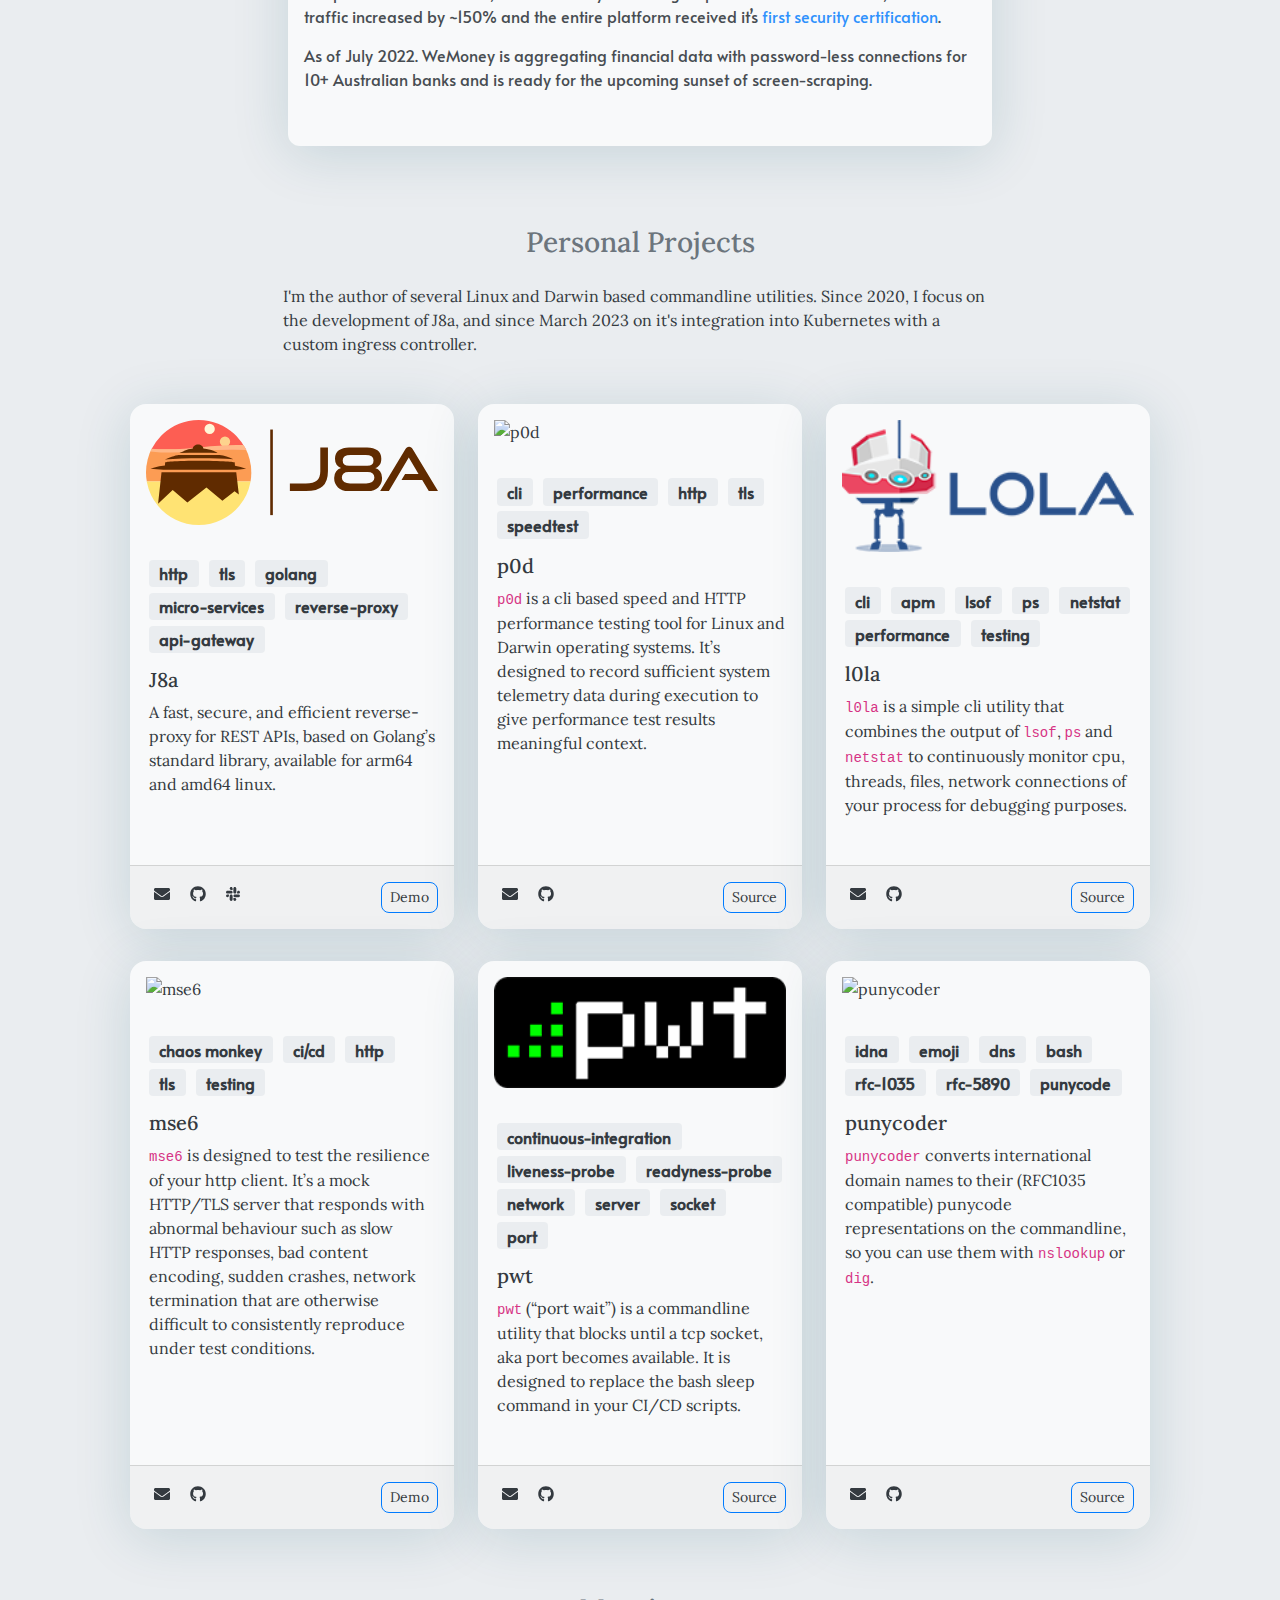
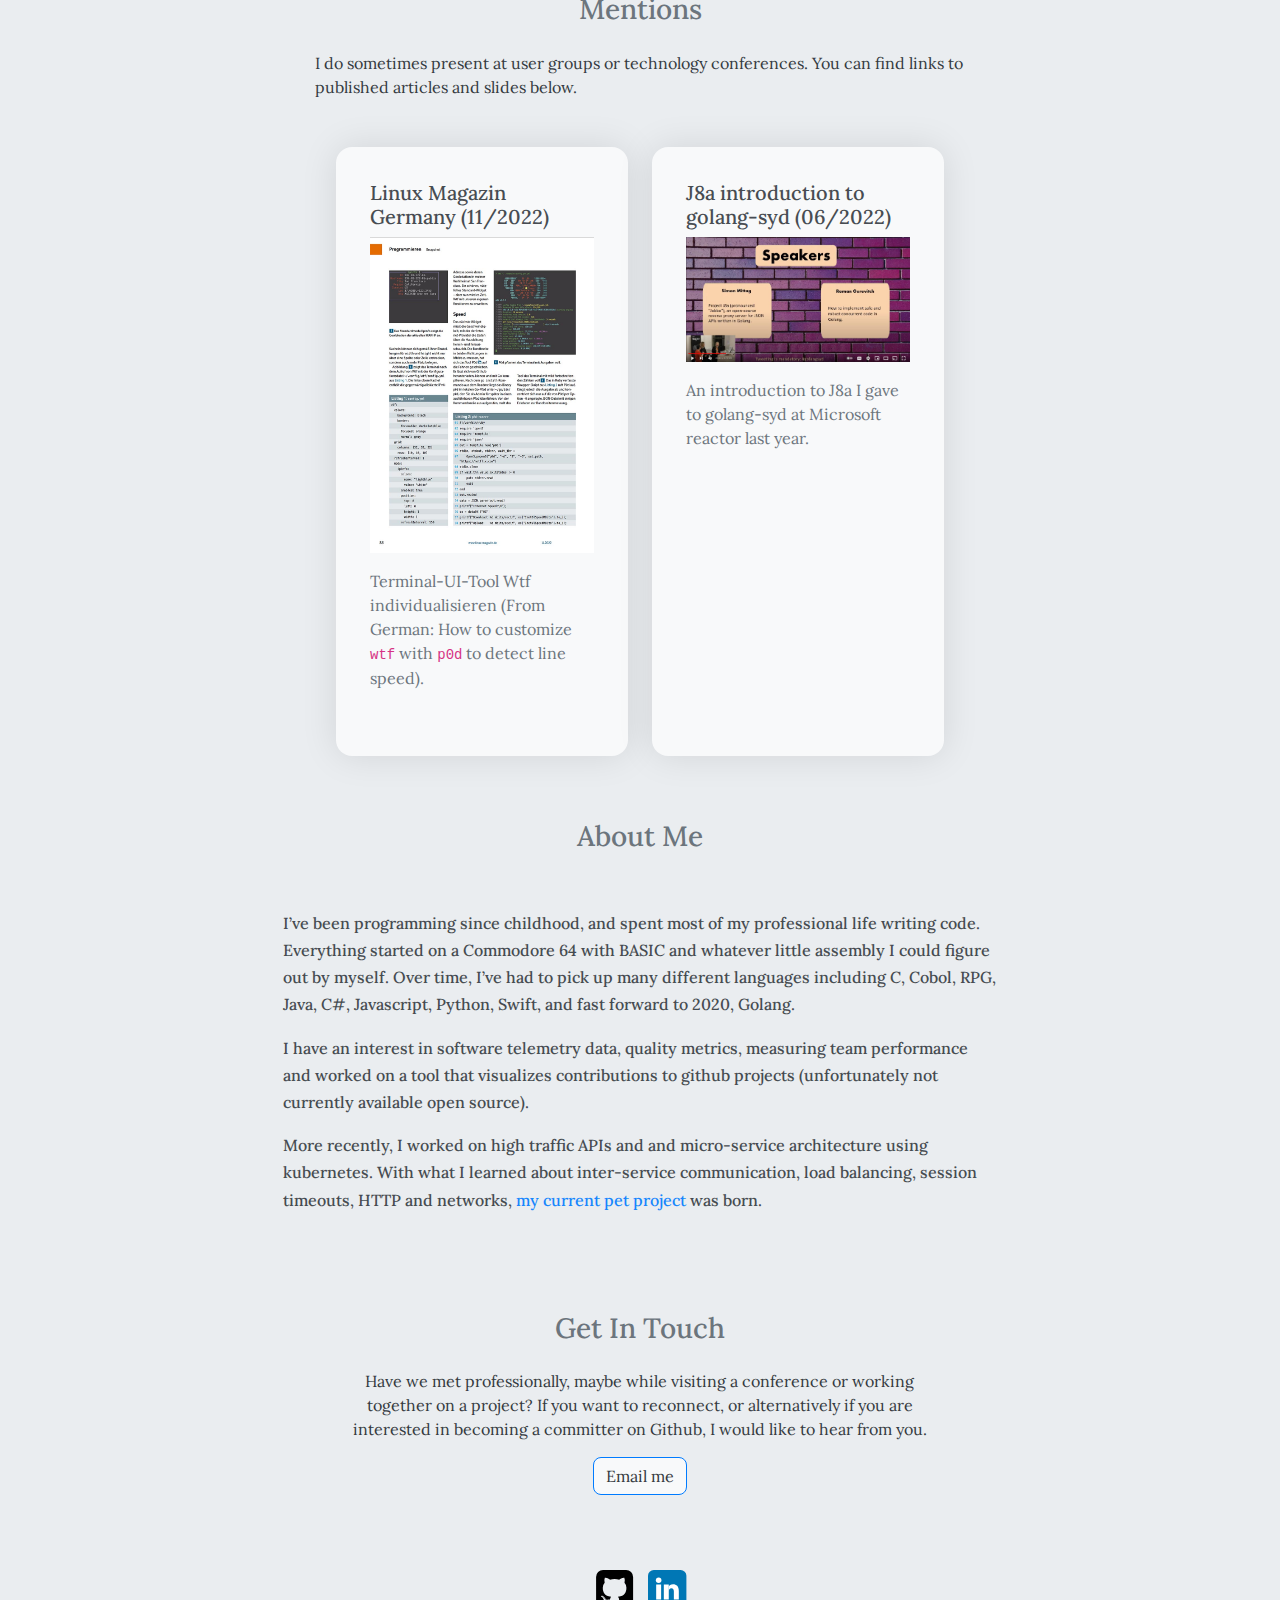
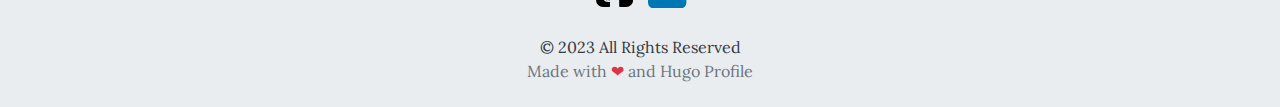
==== commit 06437263: "Makefile build" ====
--- a/index.html
+++ b/index.html
@@ -673,12 +673,13 @@
 Australians. Since its initial release, the app has quickly grown to 200,000+ active users and provides a
 supportive environment for those in financial hardship.</p>
 <p>I joined WeMoney as its first CTO and was responsible for the product and technology roadmap, an engineering
-team of 8 FTE and the delivery of the WeMoney app. We converted the production API to run on <a href="https://www.j8a.io">j8a</a>, which now
-provides a secure access point for all traffic from the react-native app. The project grew significantly
-over the next year and received ASAE 3150 certification for Australian Open Banking in February 2022 from
-the ACCC.</p>
+team of 8 FTE and the delivery of the WeMoney app. We converted the production API to run on
+j8a, which now provides a secure access point for all traffic from the react-native app.
+The <a href="https://www.j8a.io">project</a> grew significantly over the next year and adopted new contributors, with
+WeMoney becoming a sponsor. At the same time, our live traffic increased by ~150% and the entire platform
+received it&rsquo;s <a href="https://www.cdr.gov.au/find-a-provider?provider=ADRBNK2009">first security certification</a>.</p>
 <p>As of July 2022. WeMoney is aggregating financial data with password-less connections for 10+ Australian
-banks powered by the above platform.</p>
+banks and is ready for the upcoming sunset of screen-scraping.</p>
 
             </div>
 
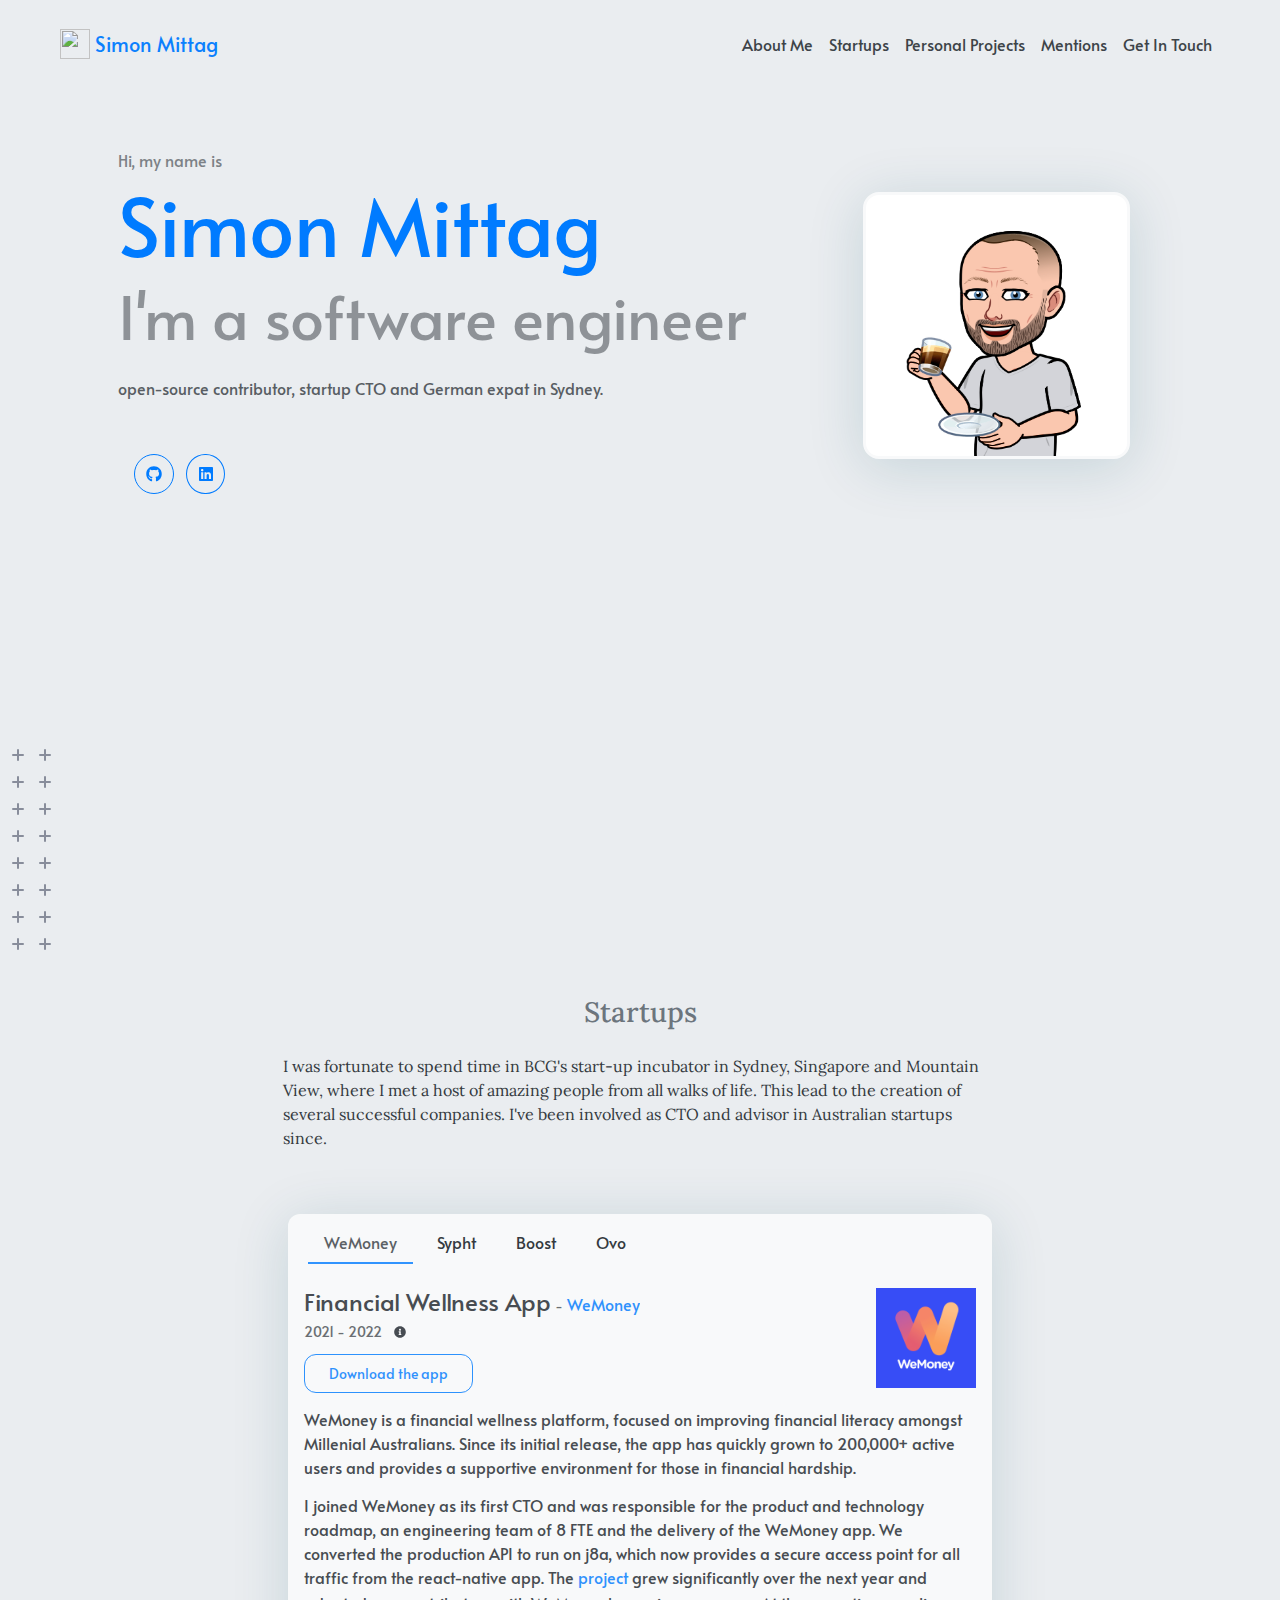
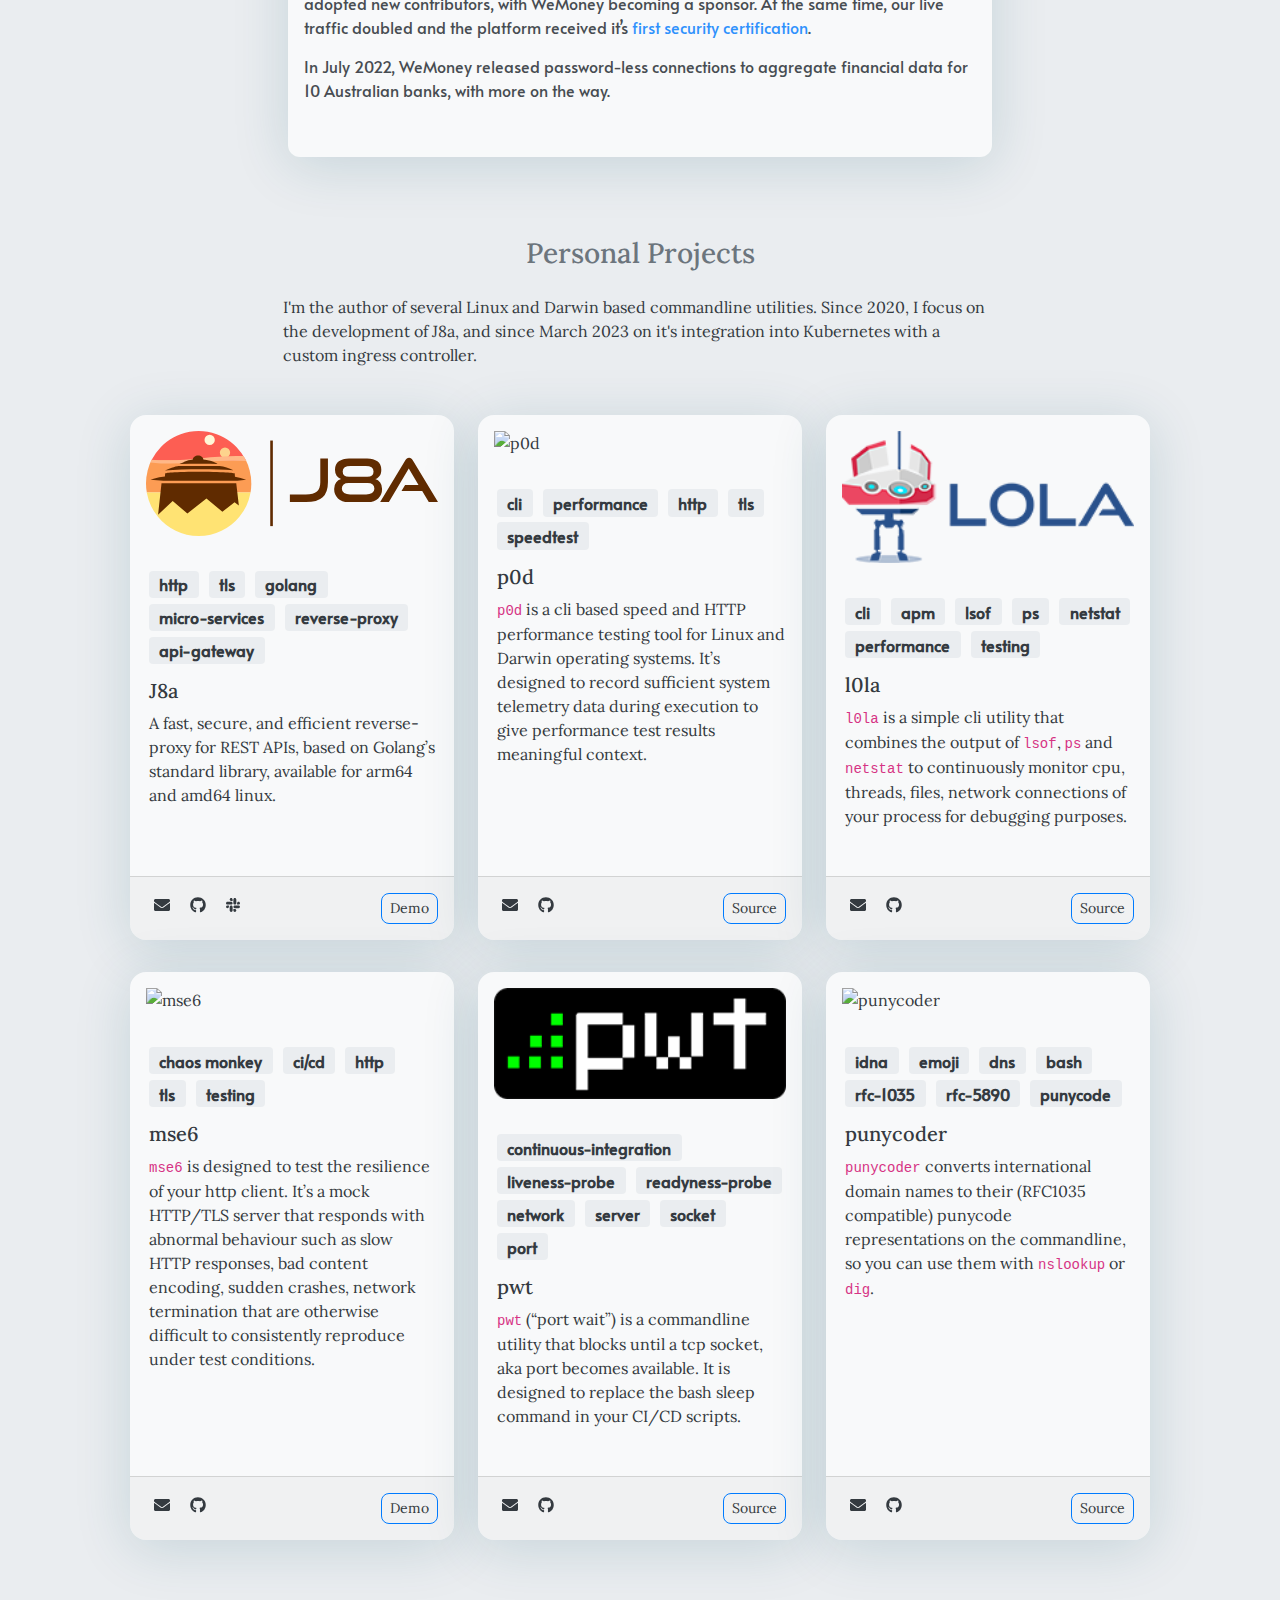
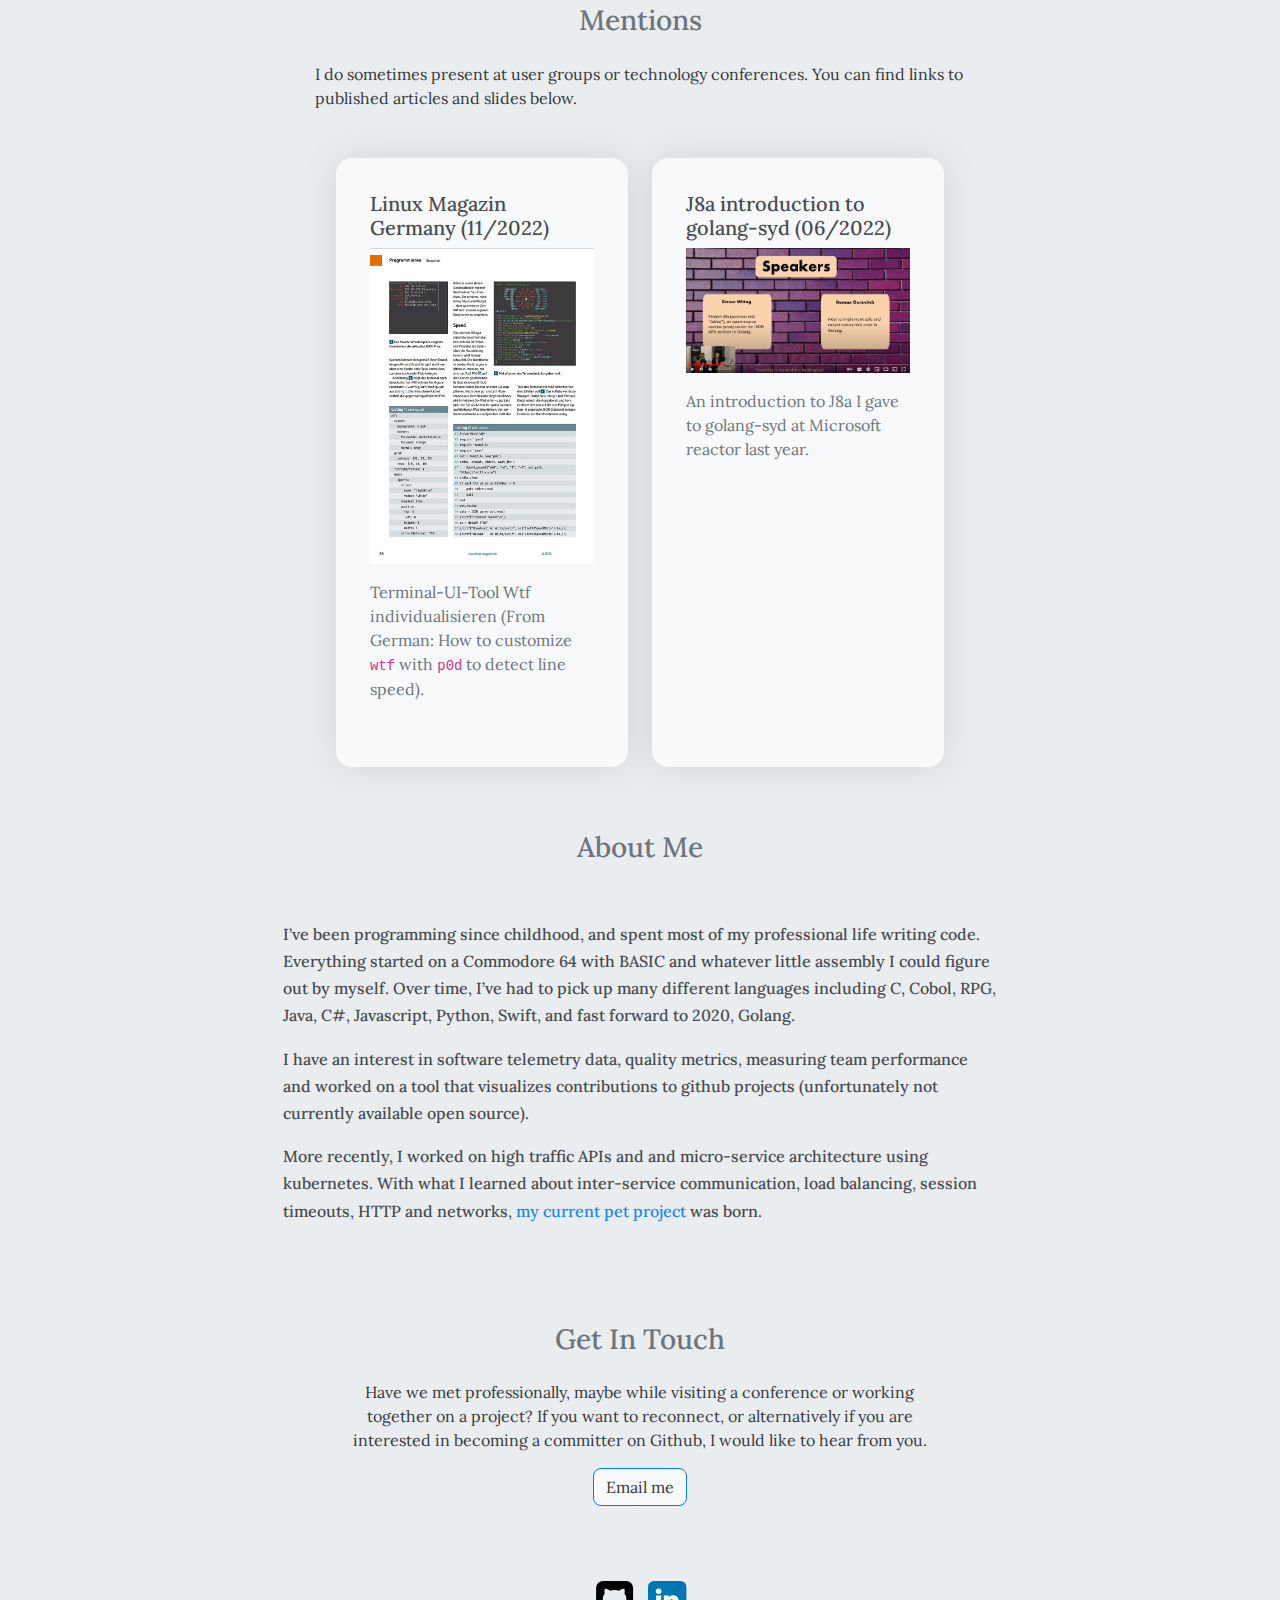
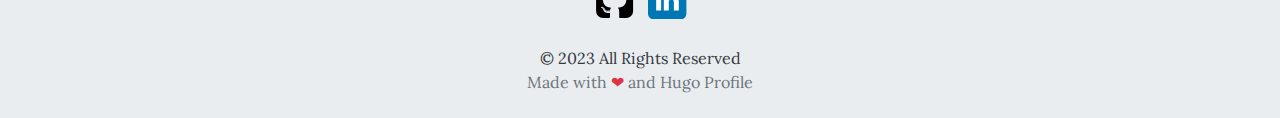
==== commit c8401d5d: "Makefile build" ====
--- a/index.html
+++ b/index.html
@@ -662,6 +662,13 @@
                   </div>
                   
                   
+                  <div class="py-2 featuredLink">
+                    <a class="p-2 px-4 btn btn-outline-primary btn-sm" href=https://apps.apple.com/au/app/wemoney-credit-score-money/id1524236901
+                    target="_blank">
+                    Download the app
+                    </a>
+                  </div>
+                  
                 </div>
                 <div class="col-2">
                   <a class="experience-link" href=https://www.wemoney.com.au/><img src="/images/wemoney.png" alt="WeMoney"
@@ -676,10 +683,10 @@
 team of 8 FTE and the delivery of the WeMoney app. We converted the production API to run on
 j8a, which now provides a secure access point for all traffic from the react-native app.
 The <a href="https://www.j8a.io">project</a> grew significantly over the next year and adopted new contributors, with
-WeMoney becoming a sponsor. At the same time, our live traffic increased by ~150% and the entire platform
+WeMoney becoming a sponsor. At the same time, our live traffic doubled and the platform
 received it&rsquo;s <a href="https://www.cdr.gov.au/find-a-provider?provider=ADRBNK2009">first security certification</a>.</p>
-<p>As of July 2022. WeMoney is aggregating financial data with password-less connections for 10+ Australian
-banks and is ready for the upcoming sunset of screen-scraping.</p>
+<p>In July 2022, WeMoney released password-less connections to aggregate financial data for 10
+Australian banks, with more on the way.</p>
 
             </div>
 
